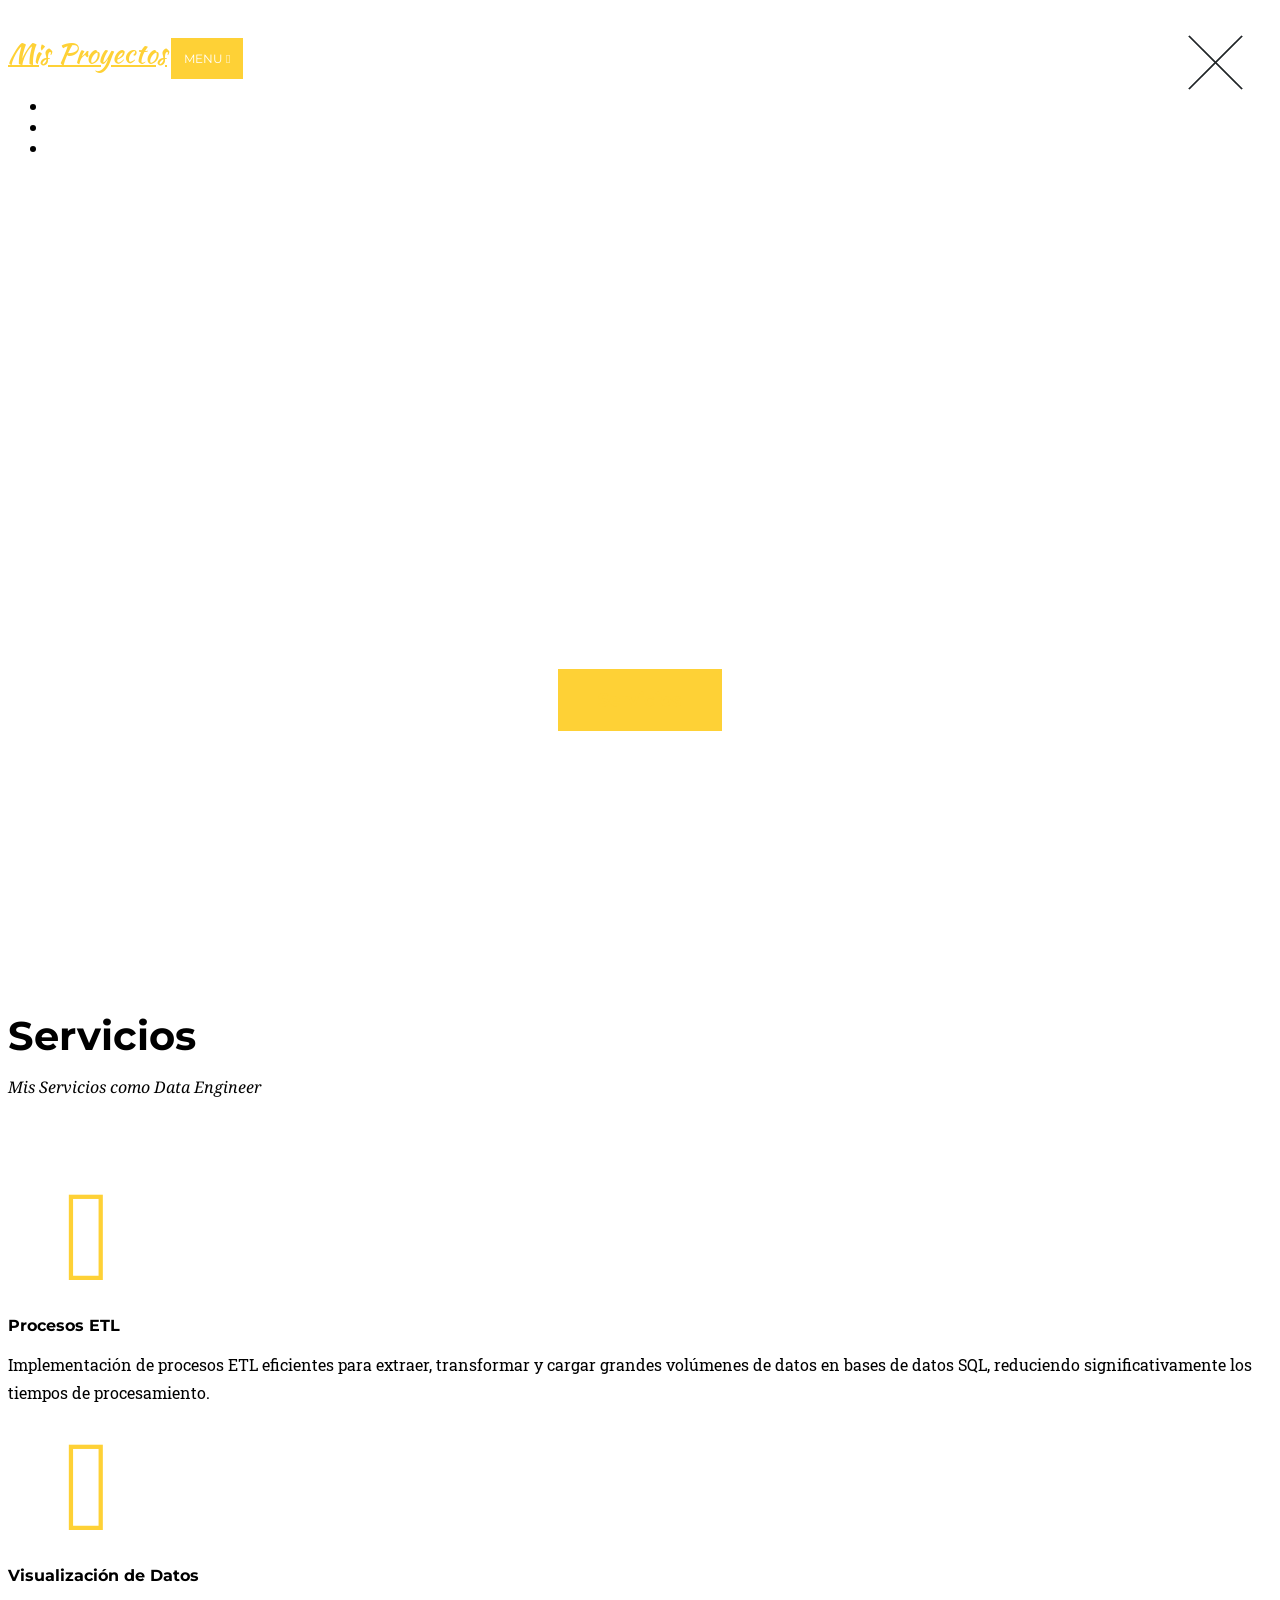
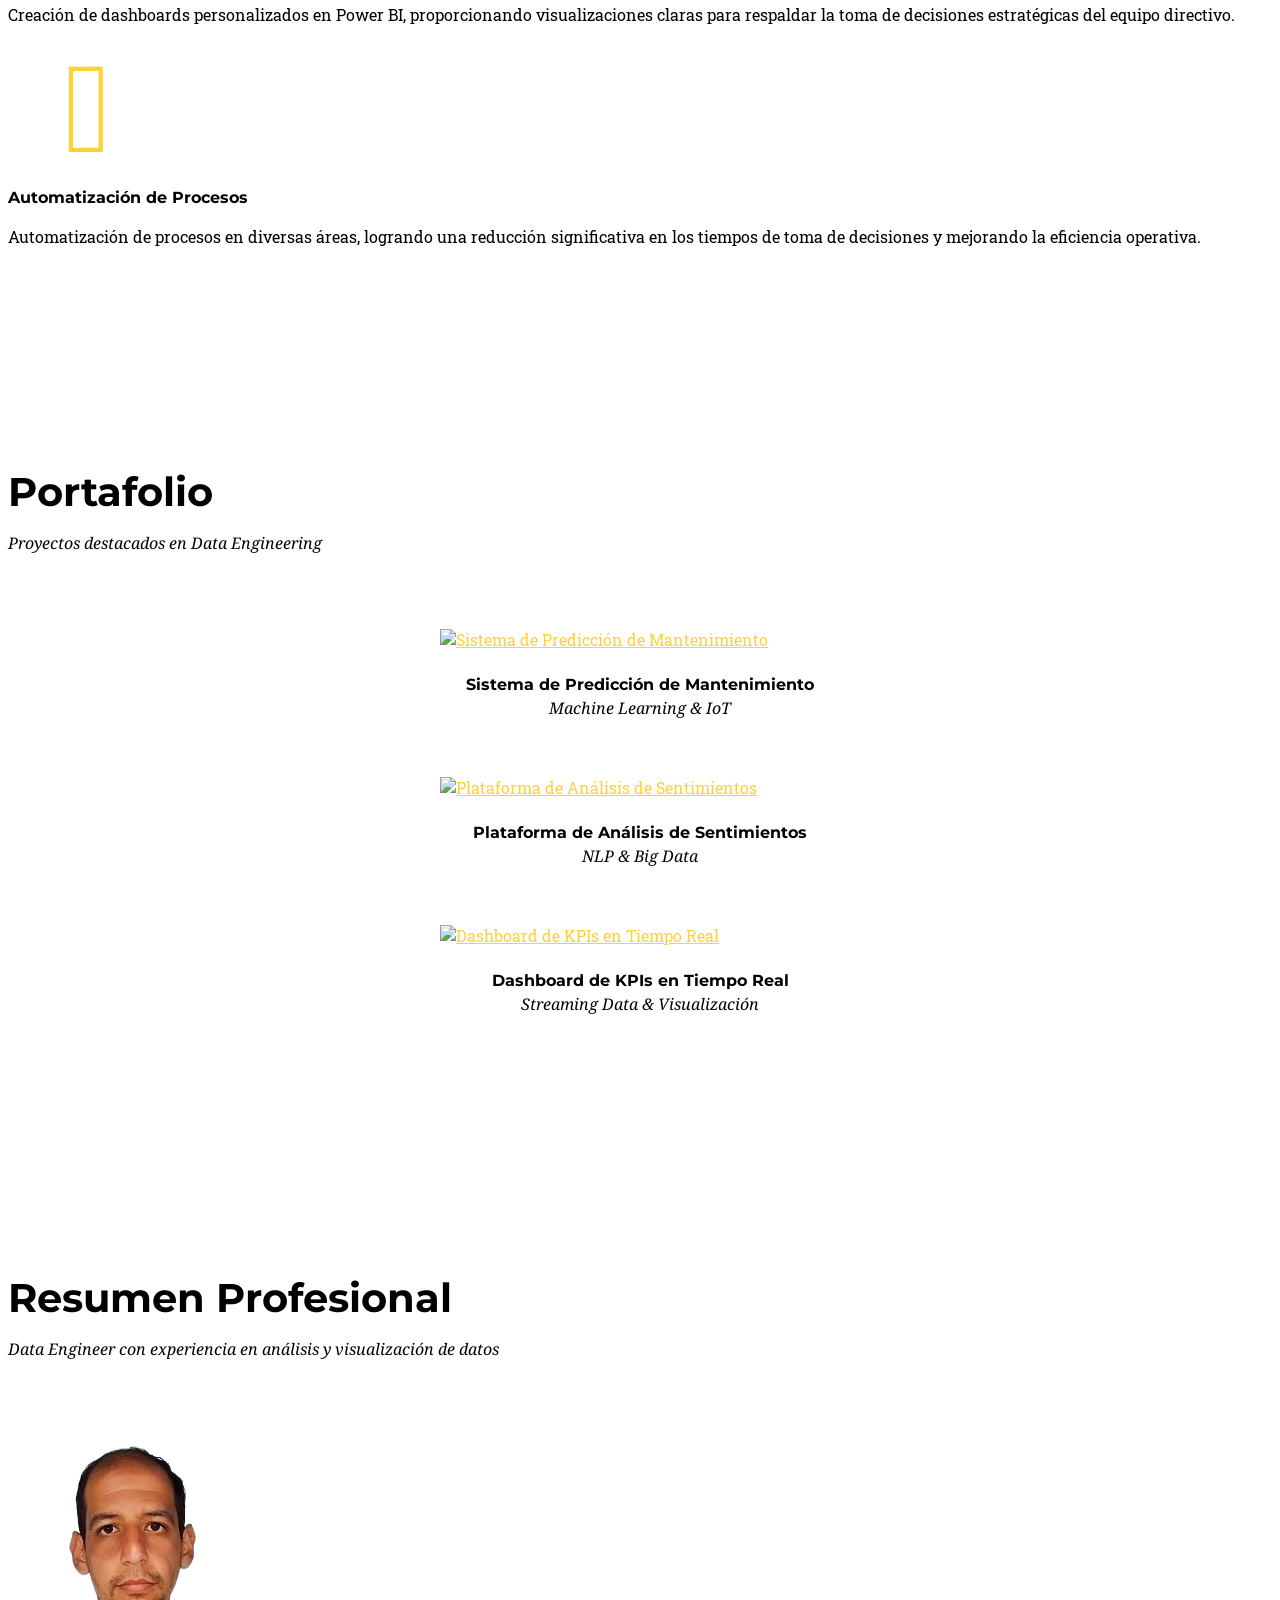
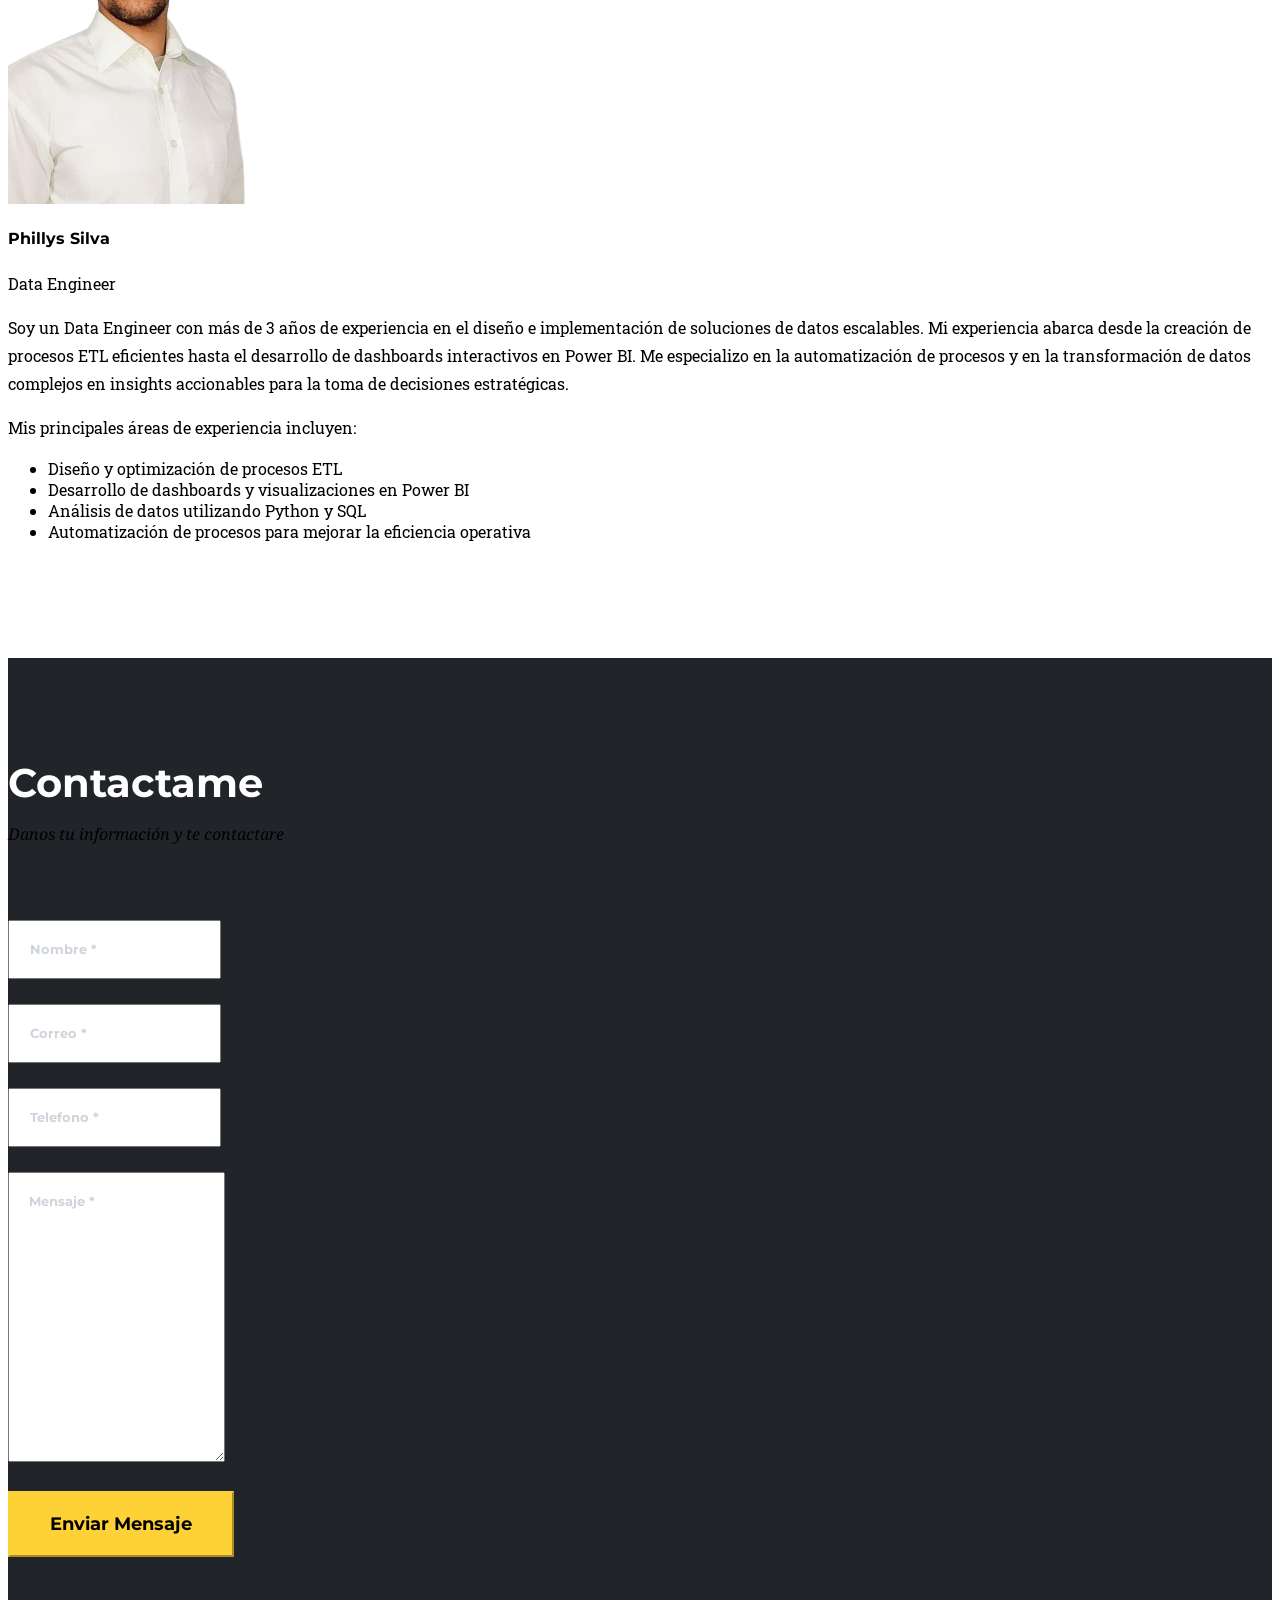
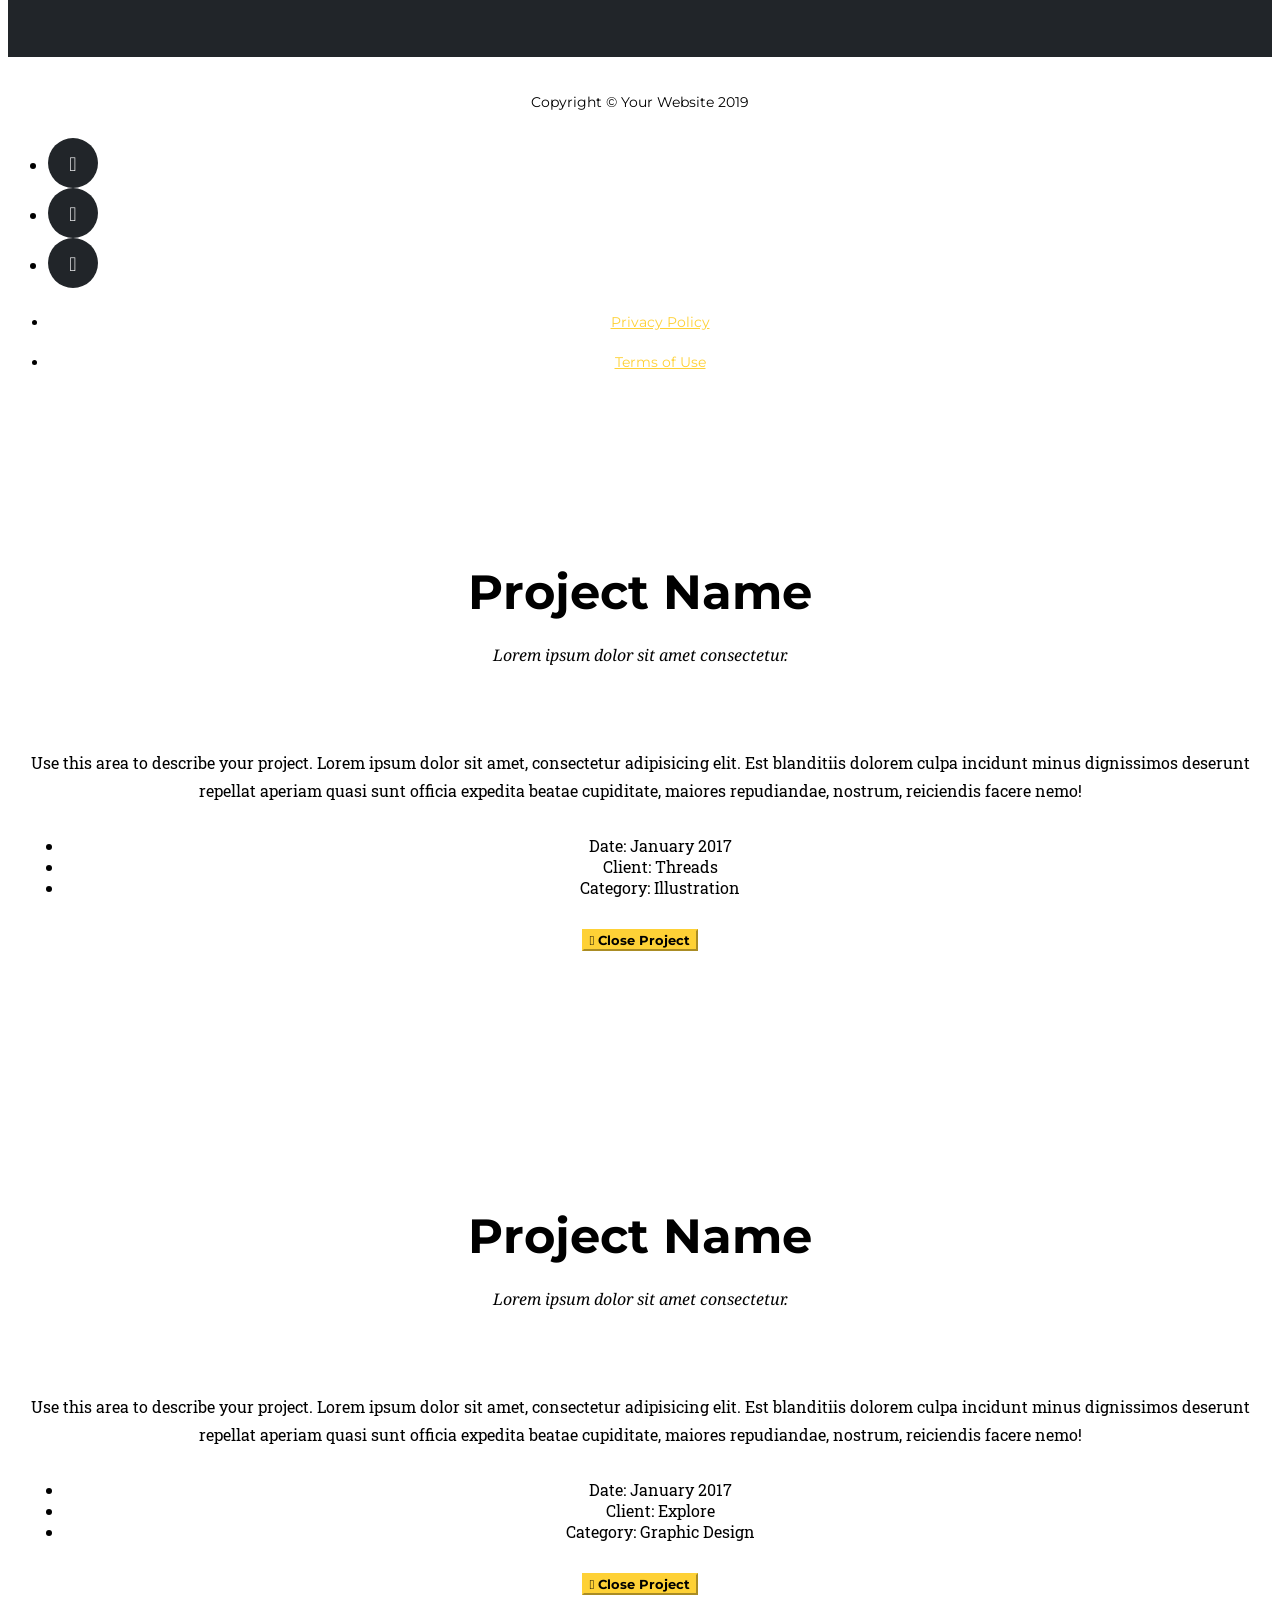
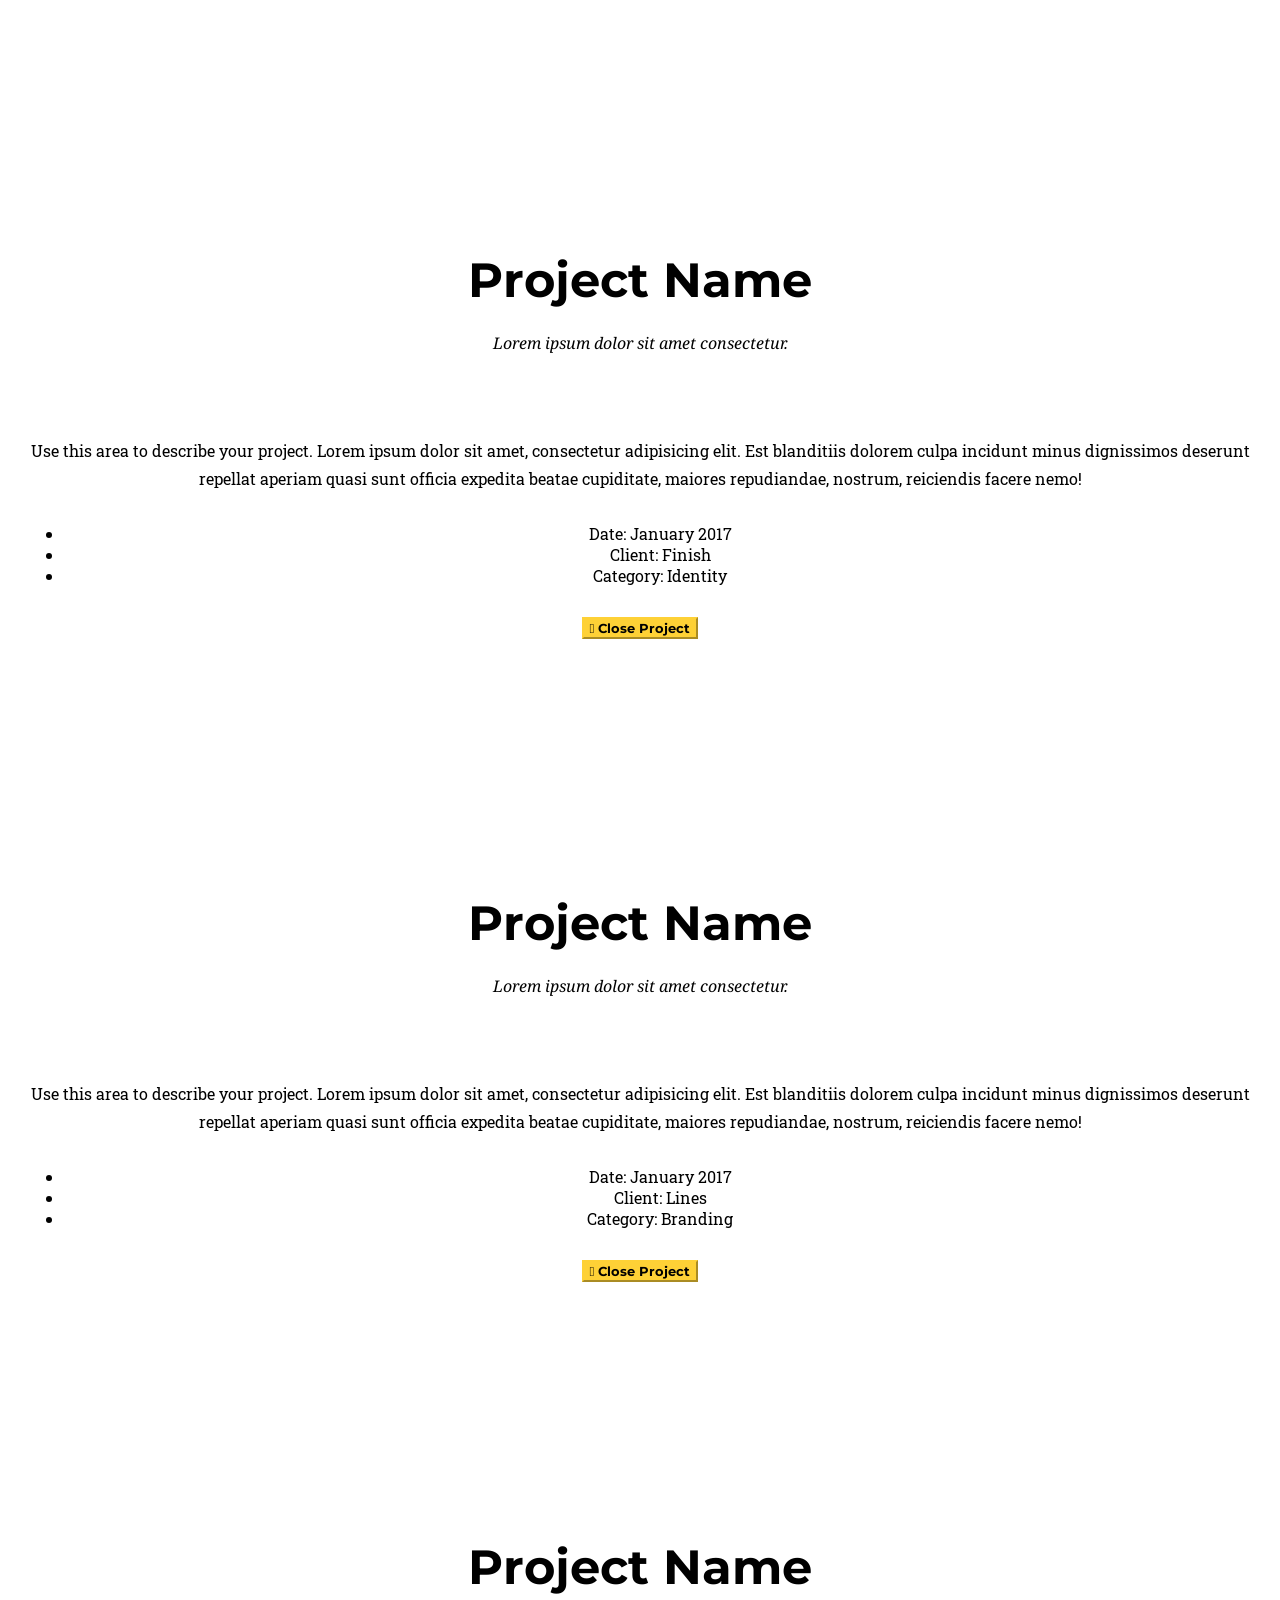
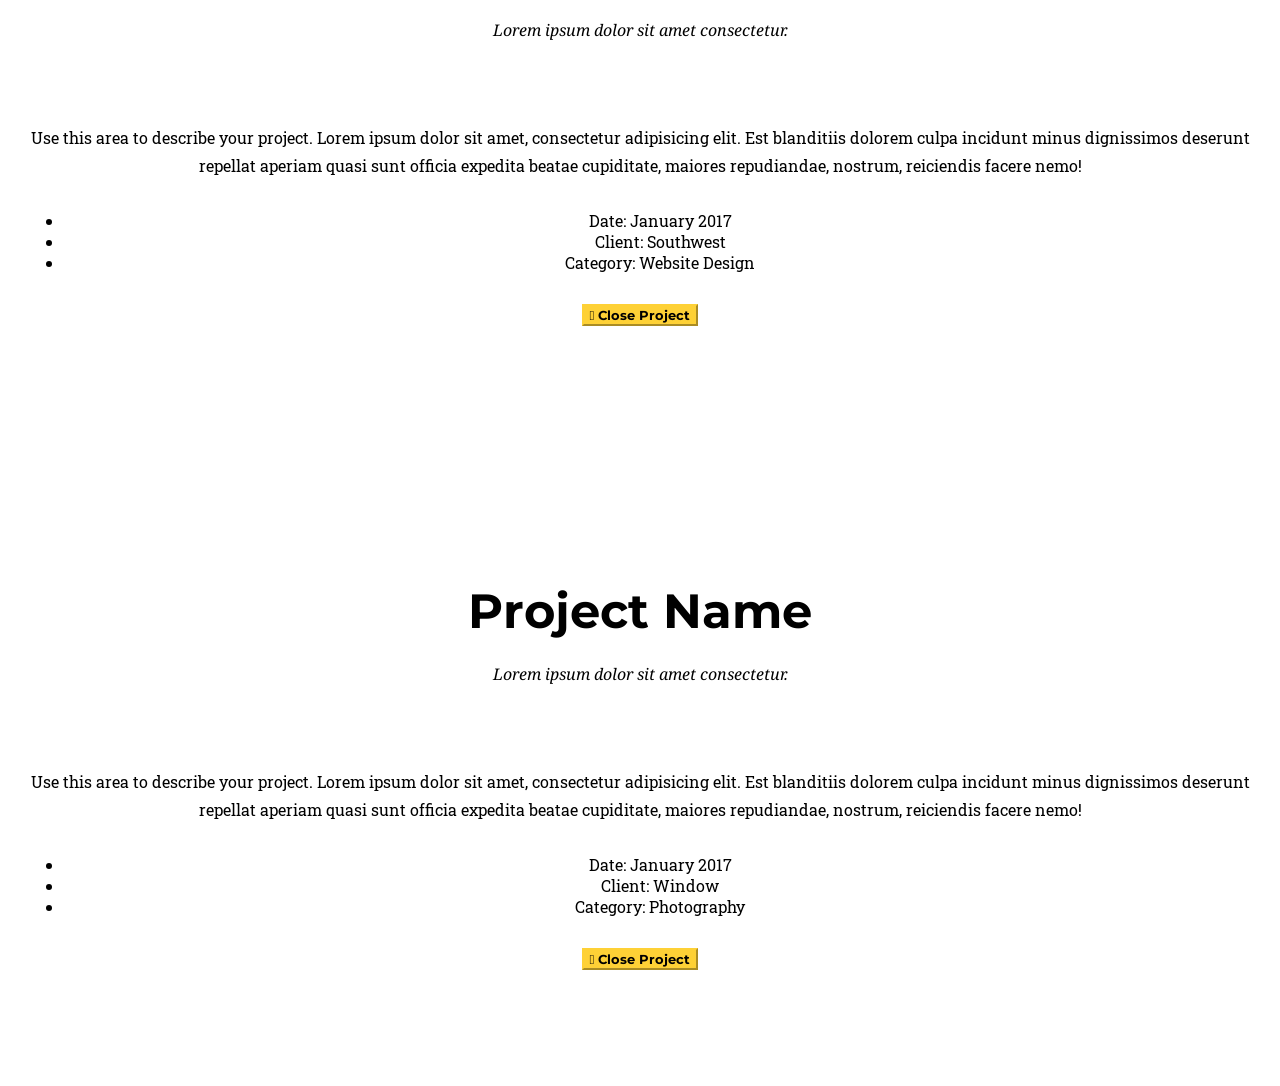
==== index.html @ f6cf3298 "Update index.html" ====
<!DOCTYPE html>
<html lang="es">

<head>

  <meta charset="utf-8">
  <meta name="viewport" content="width=device-width, initial-scale=1, shrink-to-fit=no">
  <meta name="description" content="">
  <meta name="author" content="">

  <title>Proyectos de Phillys Silva</title>

  <!-- Bootstrap core CSS -->
  <link href="vendor/bootstrap/css/bootstrap.min.css" rel="stylesheet">

  <!-- Custom fonts for this template -->
  <link href="vendor/fontawesome-free/css/all.min.css" rel="stylesheet" type="text/css">
  <link href="https://fonts.googleapis.com/css?family=Montserrat:400,700" rel="stylesheet" type="text/css">
  <link href='https://fonts.googleapis.com/css?family=Kaushan+Script' rel='stylesheet' type='text/css'>
  <link href='https://fonts.googleapis.com/css?family=Droid+Serif:400,700,400italic,700italic' rel='stylesheet' type='text/css'>
  <link href='https://fonts.googleapis.com/css?family=Roboto+Slab:400,100,300,700' rel='stylesheet' type='text/css'>

  <!-- Custom styles for this template -->
  <link href="css/agency.min.css" rel="stylesheet">

</head>

<body id="page-top">

  <!-- Navigation -->
  <nav class="navbar navbar-expand-lg navbar-dark fixed-top" id="mainNav">
    <div class="container">
      <a class="navbar-brand js-scroll-trigger" href="#page-top">Mis Proyectos</a>
      <button class="navbar-toggler navbar-toggler-right" type="button" data-toggle="collapse" data-target="#navbarResponsive" aria-controls="navbarResponsive" aria-expanded="false" aria-label="Toggle navigation">
        Menu
        <i class="fas fa-bars"></i>
      </button>
      <div class="collapse navbar-collapse" id="navbarResponsive">
        <ul class="navbar-nav text-uppercase ml-auto">
          <li class="nav-item">
            <a class="nav-link js-scroll-trigger" href="#portfolio">Portafolio</a>
          </li>
          <li class="nav-item">
            <a class="nav-link js-scroll-trigger" href="#cv">CV</a>
          </li>
          <li class="nav-item">
            <a class="nav-link js-scroll-trigger" href="#contact">Contacto</a>
          </li>
        </ul>
      </div>
    </div>
  </nav>

  <!-- Header -->
  <header class="masthead">
    <div class="container">
      <div class="intro-text">
        <div class="intro-lead-in">Bienvenido a mi Portafolio</div>
        <div class="intro-heading text-uppercase">Mis proyectos</div>
        <a class="btn btn-primary btn-xl text-uppercase js-scroll-trigger" href="#services">Servicios</a>
      </div>
    </div>
  </header>

  <!-- Services -->
<section class="page-section" id="services">
  <div class="container">
    <div class="row">
      <div class="col-lg-12 text-center">
        <h2 class="section-heading text-uppercase">Servicios</h2>
        <h3 class="section-subheading text-muted">Mis Servicios como Data Engineer</h3>
      </div>
    </div>
    <div class="row text-center">
      <div class="col-md-4">
        <span class="fa-stack fa-4x">
          <i class="fas fa-circle fa-stack-2x text-primary"></i>
          <i class="fas fa-database fa-stack-1x fa-inverse"></i>
        </span>
        <h4 class="service-heading">Procesos ETL</h4>
        <p class="text-muted">Implementación de procesos ETL eficientes para extraer, transformar y cargar grandes volúmenes de datos en bases de datos SQL, reduciendo significativamente los tiempos de procesamiento.</p>
      </div>
      <div class="col-md-4">
        <span class="fa-stack fa-4x">
          <i class="fas fa-circle fa-stack-2x text-primary"></i>
          <i class="fas fa-chart-bar fa-stack-1x fa-inverse"></i>
        </span>
        <h4 class="service-heading">Visualización de Datos</h4>
        <p class="text-muted">Creación de dashboards personalizados en Power BI, proporcionando visualizaciones claras para respaldar la toma de decisiones estratégicas del equipo directivo.</p>
      </div>
      <div class="col-md-4">
        <span class="fa-stack fa-4x">
          <i class="fas fa-circle fa-stack-2x text-primary"></i>
          <i class="fas fa-cogs fa-stack-1x fa-inverse"></i>
        </span>
        <h4 class="service-heading">Automatización de Procesos</h4>
        <p class="text-muted">Automatización de procesos en diversas áreas, logrando una reducción significativa en los tiempos de toma de decisiones y mejorando la eficiencia operativa.</p>
      </div>
    </div>
  </div>
</section>
<!-- Portfolio Grid -->
  <section class="page-section bg-light" id="portfolio">
  <div class="container">
    <div class="row">
      <div class="col-lg-12 text-center">
        <h2 class="section-heading text-uppercase">Portafolio</h2>
        <h3 class="section-subheading text-muted">Proyectos destacados en Data Engineering</h3>
      </div>
    </div>
    <div class="row">
      <div class="col-md-4 col-sm-6 portfolio-item">
        <a class="portfolio-link" data-toggle="modal" href="#portfolioModal1">
          <div class="portfolio-hover">
            <div class="portfolio-hover-content">
              <i class="fas fa-plus fa-3x"></i>
            </div>
          </div>
          <img class="img-fluid" src="img/portfolio/01-thumbnail.jpg" alt="Sistema de Predicción de Mantenimiento">
        </a>
        <div class="portfolio-caption">
          <h4>Sistema de Predicción de Mantenimiento</h4>
          <p class="text-muted">Machine Learning & IoT</p>
        </div>
      </div>
      <div class="col-md-4 col-sm-6 portfolio-item">
        <a class="portfolio-link" data-toggle="modal" href="#portfolioModal2">
          <div class="portfolio-hover">
            <div class="portfolio-hover-content">
              <i class="fas fa-plus fa-3x"></i>
            </div>
          </div>
          <img class="img-fluid" src="img/portfolio/02-thumbnail.jpg" alt="Plataforma de Análisis de Sentimientos">
        </a>
        <div class="portfolio-caption">
          <h4>Plataforma de Análisis de Sentimientos</h4>
          <p class="text-muted">NLP & Big Data</p>
        </div>
      </div>
      <div class="col-md-4 col-sm-6 portfolio-item">
        <a class="portfolio-link" data-toggle="modal" href="#portfolioModal3">
          <div class="portfolio-hover">
            <div class="portfolio-hover-content">
              <i class="fas fa-plus fa-3x"></i>
            </div>
          </div>
          <img class="img-fluid" src="img/portfolio/03-thumbnail.jpg" alt="Dashboard de KPIs en Tiempo Real">
        </a>
        <div class="portfolio-caption">
          <h4>Dashboard de KPIs en Tiempo Real</h4>
          <p class="text-muted">Streaming Data & Visualización</p>
        </div>
      </div>
    </div>
  </div>
</section>
  
  <!-- Team -->
  <section class="page-section" id="professional-summary">
  <div class="container">
    <div class="row">
      <div class="col-lg-12 text-center">
        <h2 class="section-heading text-uppercase">Resumen Profesional</h2>
        <h3 class="section-subheading text-muted">Data Engineer con experiencia en análisis y visualización de datos</h3>
      </div>
    </div>
    <div class="row">
      <div class="col-md-4 text-center mb-4">
        <img src="img/profile-photo.jpg" alt="Phillys Silva" class="img-fluid rounded-circle mb-3" style="max-width: 250px;">
        <h4>Phillys Silva</h4>
        <p class="text-muted">Data Engineer</p>
      </div>
      <div class="col-md-8">
        <p>Soy un Data Engineer con más de 3 años de experiencia en el diseño e implementación de soluciones de datos escalables. Mi experiencia abarca desde la creación de procesos ETL eficientes hasta el desarrollo de dashboards interactivos en Power BI. Me especializo en la automatización de procesos y en la transformación de datos complejos en insights accionables para la toma de decisiones estratégicas.</p>
        <p>Mis principales áreas de experiencia incluyen:</p>
        <ul>
          <li>Diseño y optimización de procesos ETL</li>
          <li>Desarrollo de dashboards y visualizaciones en Power BI</li>
          <li>Análisis de datos utilizando Python y SQL</li>
          <li>Automatización de procesos para mejorar la eficiencia operativa</li>
        </ul>
      </div>
    </div>
  </div>
</section>

  <!-- Contact -->
  <section class="page-section" id="contact">
    <div class="container">
      <div class="row">
        <div class="col-lg-12 text-center">
          <h2 class="section-heading text-uppercase">Contactame</h2>
          <h3 class="section-subheading text-muted">Danos tu información y te contactare</h3>
        </div>
      </div>
      <div class="row">
        <div class="col-lg-12">
          <form id="contactForm" name="sentMessage" novalidate="novalidate">
            <div class="row">
              <div class="col-md-6">
                <div class="form-group">
                  <input class="form-control" id="name" type="text" placeholder="Nombre *" required="required" data-validation-required-message="Please enter your name.">
                  <p class="help-block text-danger"></p>
                </div>
                <div class="form-group">
                  <input class="form-control" id="email" type="email" placeholder="Correo *" required="required" data-validation-required-message="Please enter your email address.">
                  <p class="help-block text-danger"></p>
                </div>
                <div class="form-group">
                  <input class="form-control" id="phone" type="tel" placeholder="Telefono *" required="required" data-validation-required-message="Please enter your phone number.">
                  <p class="help-block text-danger"></p>
                </div>
              </div>
              <div class="col-md-6">
                <div class="form-group">
                  <textarea class="form-control" id="message" placeholder="Mensaje *" required="required" data-validation-required-message="Please enter a message."></textarea>
                  <p class="help-block text-danger"></p>
                </div>
              </div>
              <div class="clearfix"></div>
              <div class="col-lg-12 text-center">
                <div id="success"></div>
                <button id="sendMessageButton" class="btn btn-primary btn-xl text-uppercase" type="submit">Enviar Mensaje</button>
              </div>
            </div>
          </form>
        </div>
      </div>
    </div>
  </section>

  <!-- Footer -->
  <footer class="footer">
    <div class="container">
      <div class="row align-items-center">
        <div class="col-md-4">
          <span class="copyright">Copyright &copy; Your Website 2019</span>
        </div>
        <div class="col-md-4">
          <ul class="list-inline social-buttons">
            <li class="list-inline-item">
              <a href="#">
                <i class="fab fa-twitter"></i>
              </a>
            </li>
            <li class="list-inline-item">
              <a href="#">
                <i class="fab fa-facebook-f"></i>
              </a>
            </li>
            <li class="list-inline-item">
              <a href="#">
                <i class="fab fa-linkedin-in"></i>
              </a>
            </li>
          </ul>
        </div>
        <div class="col-md-4">
          <ul class="list-inline quicklinks">
            <li class="list-inline-item">
              <a href="#">Privacy Policy</a>
            </li>
            <li class="list-inline-item">
              <a href="#">Terms of Use</a>
            </li>
          </ul>
        </div>
      </div>
    </div>
  </footer>

  <!-- Portfolio Modals -->

  <!-- Modal 1 -->
  <div class="portfolio-modal modal fade" id="portfolioModal1" tabindex="-1" role="dialog" aria-hidden="true">
    <div class="modal-dialog">
      <div class="modal-content">
        <div class="close-modal" data-dismiss="modal">
          <div class="lr">
            <div class="rl"></div>
          </div>
        </div>
        <div class="container">
          <div class="row">
            <div class="col-lg-8 mx-auto">
              <div class="modal-body">
                <!-- Project Details Go Here -->
                <h2 class="text-uppercase">Project Name</h2>
                <p class="item-intro text-muted">Lorem ipsum dolor sit amet consectetur.</p>
                <img class="img-fluid d-block mx-auto" src="img/portfolio/01-full.jpg" alt="">
                <p>Use this area to describe your project. Lorem ipsum dolor sit amet, consectetur adipisicing elit. Est blanditiis dolorem culpa incidunt minus dignissimos deserunt repellat aperiam quasi sunt officia expedita beatae cupiditate, maiores repudiandae, nostrum, reiciendis facere nemo!</p>
                <ul class="list-inline">
                  <li>Date: January 2017</li>
                  <li>Client: Threads</li>
                  <li>Category: Illustration</li>
                </ul>
                <button class="btn btn-primary" data-dismiss="modal" type="button">
                  <i class="fas fa-times"></i>
                  Close Project</button>
              </div>
            </div>
          </div>
        </div>
      </div>
    </div>
  </div>

  <!-- Modal 2 -->
  <div class="portfolio-modal modal fade" id="portfolioModal2" tabindex="-1" role="dialog" aria-hidden="true">
    <div class="modal-dialog">
      <div class="modal-content">
        <div class="close-modal" data-dismiss="modal">
          <div class="lr">
            <div class="rl"></div>
          </div>
        </div>
        <div class="container">
          <div class="row">
            <div class="col-lg-8 mx-auto">
              <div class="modal-body">
                <!-- Project Details Go Here -->
                <h2 class="text-uppercase">Project Name</h2>
                <p class="item-intro text-muted">Lorem ipsum dolor sit amet consectetur.</p>
                <img class="img-fluid d-block mx-auto" src="img/portfolio/02-full.jpg" alt="">
                <p>Use this area to describe your project. Lorem ipsum dolor sit amet, consectetur adipisicing elit. Est blanditiis dolorem culpa incidunt minus dignissimos deserunt repellat aperiam quasi sunt officia expedita beatae cupiditate, maiores repudiandae, nostrum, reiciendis facere nemo!</p>
                <ul class="list-inline">
                  <li>Date: January 2017</li>
                  <li>Client: Explore</li>
                  <li>Category: Graphic Design</li>
                </ul>
                <button class="btn btn-primary" data-dismiss="modal" type="button">
                  <i class="fas fa-times"></i>
                  Close Project</button>
              </div>
            </div>
          </div>
        </div>
      </div>
    </div>
  </div>

  <!-- Modal 3 -->
  <div class="portfolio-modal modal fade" id="portfolioModal3" tabindex="-1" role="dialog" aria-hidden="true">
    <div class="modal-dialog">
      <div class="modal-content">
        <div class="close-modal" data-dismiss="modal">
          <div class="lr">
            <div class="rl"></div>
          </div>
        </div>
        <div class="container">
          <div class="row">
            <div class="col-lg-8 mx-auto">
              <div class="modal-body">
                <!-- Project Details Go Here -->
                <h2 class="text-uppercase">Project Name</h2>
                <p class="item-intro text-muted">Lorem ipsum dolor sit amet consectetur.</p>
                <img class="img-fluid d-block mx-auto" src="img/portfolio/03-full.jpg" alt="">
                <p>Use this area to describe your project. Lorem ipsum dolor sit amet, consectetur adipisicing elit. Est blanditiis dolorem culpa incidunt minus dignissimos deserunt repellat aperiam quasi sunt officia expedita beatae cupiditate, maiores repudiandae, nostrum, reiciendis facere nemo!</p>
                <ul class="list-inline">
                  <li>Date: January 2017</li>
                  <li>Client: Finish</li>
                  <li>Category: Identity</li>
                </ul>
                <button class="btn btn-primary" data-dismiss="modal" type="button">
                  <i class="fas fa-times"></i>
                  Close Project</button>
              </div>
            </div>
          </div>
        </div>
      </div>
    </div>
  </div>

  <!-- Modal 4 -->
  <div class="portfolio-modal modal fade" id="portfolioModal4" tabindex="-1" role="dialog" aria-hidden="true">
    <div class="modal-dialog">
      <div class="modal-content">
        <div class="close-modal" data-dismiss="modal">
          <div class="lr">
            <div class="rl"></div>
          </div>
        </div>
        <div class="container">
          <div class="row">
            <div class="col-lg-8 mx-auto">
              <div class="modal-body">
                <!-- Project Details Go Here -->
                <h2 class="text-uppercase">Project Name</h2>
                <p class="item-intro text-muted">Lorem ipsum dolor sit amet consectetur.</p>
                <img class="img-fluid d-block mx-auto" src="img/portfolio/04-full.jpg" alt="">
                <p>Use this area to describe your project. Lorem ipsum dolor sit amet, consectetur adipisicing elit. Est blanditiis dolorem culpa incidunt minus dignissimos deserunt repellat aperiam quasi sunt officia expedita beatae cupiditate, maiores repudiandae, nostrum, reiciendis facere nemo!</p>
                <ul class="list-inline">
                  <li>Date: January 2017</li>
                  <li>Client: Lines</li>
                  <li>Category: Branding</li>
                </ul>
                <button class="btn btn-primary" data-dismiss="modal" type="button">
                  <i class="fas fa-times"></i>
                  Close Project</button>
              </div>
            </div>
          </div>
        </div>
      </div>
    </div>
  </div>

  <!-- Modal 5 -->
  <div class="portfolio-modal modal fade" id="portfolioModal5" tabindex="-1" role="dialog" aria-hidden="true">
    <div class="modal-dialog">
      <div class="modal-content">
        <div class="close-modal" data-dismiss="modal">
          <div class="lr">
            <div class="rl"></div>
          </div>
        </div>
        <div class="container">
          <div class="row">
            <div class="col-lg-8 mx-auto">
              <div class="modal-body">
                <!-- Project Details Go Here -->
                <h2 class="text-uppercase">Project Name</h2>
                <p class="item-intro text-muted">Lorem ipsum dolor sit amet consectetur.</p>
                <img class="img-fluid d-block mx-auto" src="img/portfolio/05-full.jpg" alt="">
                <p>Use this area to describe your project. Lorem ipsum dolor sit amet, consectetur adipisicing elit. Est blanditiis dolorem culpa incidunt minus dignissimos deserunt repellat aperiam quasi sunt officia expedita beatae cupiditate, maiores repudiandae, nostrum, reiciendis facere nemo!</p>
                <ul class="list-inline">
                  <li>Date: January 2017</li>
                  <li>Client: Southwest</li>
                  <li>Category: Website Design</li>
                </ul>
                <button class="btn btn-primary" data-dismiss="modal" type="button">
                  <i class="fas fa-times"></i>
                  Close Project</button>
              </div>
            </div>
          </div>
        </div>
      </div>
    </div>
  </div>

  <!-- Modal 6 -->
  <div class="portfolio-modal modal fade" id="portfolioModal6" tabindex="-1" role="dialog" aria-hidden="true">
    <div class="modal-dialog">
      <div class="modal-content">
        <div class="close-modal" data-dismiss="modal">
          <div class="lr">
            <div class="rl"></div>
          </div>
        </div>
        <div class="container">
          <div class="row">
            <div class="col-lg-8 mx-auto">
              <div class="modal-body">
                <!-- Project Details Go Here -->
                <h2 class="text-uppercase">Project Name</h2>
                <p class="item-intro text-muted">Lorem ipsum dolor sit amet consectetur.</p>
                <img class="img-fluid d-block mx-auto" src="img/portfolio/06-full.jpg" alt="">
                <p>Use this area to describe your project. Lorem ipsum dolor sit amet, consectetur adipisicing elit. Est blanditiis dolorem culpa incidunt minus dignissimos deserunt repellat aperiam quasi sunt officia expedita beatae cupiditate, maiores repudiandae, nostrum, reiciendis facere nemo!</p>
                <ul class="list-inline">
                  <li>Date: January 2017</li>
                  <li>Client: Window</li>
                  <li>Category: Photography</li>
                </ul>
                <button class="btn btn-primary" data-dismiss="modal" type="button">
                  <i class="fas fa-times"></i>
                  Close Project</button>
              </div>
            </div>
          </div>
        </div>
      </div>
    </div>
  </div>

  <!-- Bootstrap core JavaScript -->
  <script src="vendor/jquery/jquery.min.js"></script>
  <script src="vendor/bootstrap/js/bootstrap.bundle.min.js"></script>

  <!-- Plugin JavaScript -->
  <script src="vendor/jquery-easing/jquery.easing.min.js"></script>

  <!-- Contact form JavaScript -->
  <script src="js/jqBootstrapValidation.js"></script>
  <script src="js/contact_me.js"></script>

  <!-- Custom scripts for this template -->
  <script src="js/agency.min.js"></script>

</body>

</html>
---- css/agency.min.css ----
/*!
 * Start Bootstrap - Agency v5.2.2 (https://startbootstrap.com/template-overviews/agency)
 * Copyright 2013-2019 Start Bootstrap
 * Licensed under MIT (https://github.com/BlackrockDigital/startbootstrap-agency/blob/master/LICENSE)
 */body{overflow-x:hidden;font-family:'Roboto Slab',-apple-system,BlinkMacSystemFont,'Segoe UI',Roboto,'Helvetica Neue',Arial,sans-serif,'Apple Color Emoji','Segoe UI Emoji','Segoe UI Symbol','Noto Color Emoji'}p{line-height:1.75}a{color:#fed136}a:hover{color:#fec503}.text-primary{color:#fed136!important}h1,h2,h3,h4,h5,h6{font-weight:700;font-family:Montserrat,-apple-system,BlinkMacSystemFont,'Segoe UI',Roboto,'Helvetica Neue',Arial,sans-serif,'Apple Color Emoji','Segoe UI Emoji','Segoe UI Symbol','Noto Color Emoji'}.page-section{padding:100px 0}.page-section h2.section-heading{font-size:40px;margin-top:0;margin-bottom:15px}.page-section h3.section-subheading{font-size:16px;font-weight:400;font-style:italic;margin-bottom:75px;text-transform:none;font-family:'Droid Serif',-apple-system,BlinkMacSystemFont,'Segoe UI',Roboto,'Helvetica Neue',Arial,sans-serif,'Apple Color Emoji','Segoe UI Emoji','Segoe UI Symbol','Noto Color Emoji'}@media (min-width:768px){section{padding:150px 0}}::-moz-selection{background:#fed136;text-shadow:none}::selection{background:#fed136;text-shadow:none}img::-moz-selection{background:0 0}img::selection{background:0 0}img::-moz-selection{background:0 0}.btn{font-family:Montserrat,-apple-system,BlinkMacSystemFont,'Segoe UI',Roboto,'Helvetica Neue',Arial,sans-serif,'Apple Color Emoji','Segoe UI Emoji','Segoe UI Symbol','Noto Color Emoji';font-weight:700}.btn-xl{font-size:18px;padding:20px 40px}.btn-primary{background-color:#fed136;border-color:#fed136}.btn-primary:active,.btn-primary:focus,.btn-primary:hover{background-color:#fec810!important;border-color:#fec810!important;color:#fff}.btn-primary:active,.btn-primary:focus{box-shadow:0 0 0 .2rem rgba(254,209,55,.5)!important}#mainNav{background-color:#212529}#mainNav .navbar-toggler{font-size:12px;right:0;padding:13px;text-transform:uppercase;color:#fff;border:0;background-color:#fed136;font-family:Montserrat,-apple-system,BlinkMacSystemFont,'Segoe UI',Roboto,'Helvetica Neue',Arial,sans-serif,'Apple Color Emoji','Segoe UI Emoji','Segoe UI Symbol','Noto Color Emoji'}#mainNav .navbar-brand{color:#fed136;font-family:'Kaushan Script',-apple-system,BlinkMacSystemFont,'Segoe UI',Roboto,'Helvetica Neue',Arial,sans-serif,'Apple Color Emoji','Segoe UI Emoji','Segoe UI Symbol','Noto Color Emoji'}#mainNav .navbar-brand.active,#mainNav .navbar-brand:active,#mainNav .navbar-brand:focus,#mainNav .navbar-brand:hover{color:#fec503}#mainNav .navbar-nav .nav-item .nav-link{font-size:90%;font-weight:400;padding:.75em 0;letter-spacing:1px;color:#fff;font-family:Montserrat,-apple-system,BlinkMacSystemFont,'Segoe UI',Roboto,'Helvetica Neue',Arial,sans-serif,'Apple Color Emoji','Segoe UI Emoji','Segoe UI Symbol','Noto Color Emoji'}#mainNav .navbar-nav .nav-item .nav-link.active,#mainNav .navbar-nav .nav-item .nav-link:hover{color:#fed136}@media (min-width:992px){#mainNav{padding-top:25px;padding-bottom:25px;transition:padding-top .3s,padding-bottom .3s;border:none;background-color:transparent}#mainNav .navbar-brand{font-size:1.75em;transition:all .3s}#mainNav .navbar-nav .nav-item .nav-link{padding:1.1em 1em!important}#mainNav.navbar-shrink{padding-top:0;padding-bottom:0;background-color:#212529}#mainNav.navbar-shrink .navbar-brand{font-size:1.25em;padding:12px 0}}header.masthead{text-align:center;color:#fff;background-image:url(../img/header-bg.jpg);background-repeat:no-repeat;background-attachment:scroll;background-position:center center;background-size:cover}header.masthead .intro-text{padding-top:150px;padding-bottom:100px}header.masthead .intro-text .intro-lead-in{font-size:22px;font-style:italic;line-height:22px;margin-bottom:25px;font-family:'Droid Serif',-apple-system,BlinkMacSystemFont,'Segoe UI',Roboto,'Helvetica Neue',Arial,sans-serif,'Apple Color Emoji','Segoe UI Emoji','Segoe UI Symbol','Noto Color Emoji'}header.masthead .intro-text .intro-heading{font-size:50px;font-weight:700;line-height:50px;margin-bottom:25px;font-family:Montserrat,-apple-system,BlinkMacSystemFont,'Segoe UI',Roboto,'Helvetica Neue',Arial,sans-serif,'Apple Color Emoji','Segoe UI Emoji','Segoe UI Symbol','Noto Color Emoji'}@media (min-width:768px){header.masthead .intro-text{padding-top:300px;padding-bottom:200px}header.masthead .intro-text .intro-lead-in{font-size:40px;font-style:italic;line-height:40px;margin-bottom:25px;font-family:'Droid Serif',-apple-system,BlinkMacSystemFont,'Segoe UI',Roboto,'Helvetica Neue',Arial,sans-serif,'Apple Color Emoji','Segoe UI Emoji','Segoe UI Symbol','Noto Color Emoji'}header.masthead .intro-text .intro-heading{font-size:75px;font-weight:700;line-height:75px;margin-bottom:50px;font-family:Montserrat,-apple-system,BlinkMacSystemFont,'Segoe UI',Roboto,'Helvetica Neue',Arial,sans-serif,'Apple Color Emoji','Segoe UI Emoji','Segoe UI Symbol','Noto Color Emoji'}}.service-heading{margin:15px 0;text-transform:none}#portfolio .portfolio-item{right:0;margin:0 0 15px}#portfolio .portfolio-item .portfolio-link{position:relative;display:block;max-width:400px;margin:0 auto;cursor:pointer}#portfolio .portfolio-item .portfolio-link .portfolio-hover{position:absolute;width:100%;height:100%;transition:all ease .5s;opacity:0;background:rgba(254,209,54,.9)}#portfolio .portfolio-item .portfolio-link .portfolio-hover:hover{opacity:1}#portfolio .portfolio-item .portfolio-link .portfolio-hover .portfolio-hover-content{font-size:20px;position:absolute;top:50%;width:100%;height:20px;margin-top:-12px;text-align:center;color:#fff}#portfolio .portfolio-item .portfolio-link .portfolio-hover .portfolio-hover-content i{margin-top:-12px}#portfolio .portfolio-item .portfolio-link .portfolio-hover .portfolio-hover-content h3,#portfolio .portfolio-item .portfolio-link .portfolio-hover .portfolio-hover-content h4{margin:0}#portfolio .portfolio-item .portfolio-caption{max-width:400px;margin:0 auto;padding:25px;text-align:center;background-color:#fff}#portfolio .portfolio-item .portfolio-caption h4{margin:0;text-transform:none}#portfolio .portfolio-item .portfolio-caption p{font-size:16px;font-style:italic;margin:0;font-family:'Droid Serif',-apple-system,BlinkMacSystemFont,'Segoe UI',Roboto,'Helvetica Neue',Arial,sans-serif,'Apple Color Emoji','Segoe UI Emoji','Segoe UI Symbol','Noto Color Emoji'}#portfolio *{z-index:2}@media (min-width:767px){#portfolio .portfolio-item{margin:0 0 30px}}.portfolio-modal .modal-dialog{margin:1rem;max-width:100vw}.portfolio-modal .modal-content{padding:100px 0;text-align:center}.portfolio-modal .modal-content h2{font-size:3em;margin-bottom:15px}.portfolio-modal .modal-content p{margin-bottom:30px}.portfolio-modal .modal-content p.item-intro{font-size:16px;font-style:italic;margin:20px 0 30px;font-family:'Droid Serif',-apple-system,BlinkMacSystemFont,'Segoe UI',Roboto,'Helvetica Neue',Arial,sans-serif,'Apple Color Emoji','Segoe UI Emoji','Segoe UI Symbol','Noto Color Emoji'}.portfolio-modal .modal-content ul.list-inline{margin-top:0;margin-bottom:30px}.portfolio-modal .modal-content img{margin-bottom:30px}.portfolio-modal .modal-content button{cursor:pointer}.portfolio-modal .close-modal{position:absolute;top:25px;right:25px;width:75px;height:75px;cursor:pointer;background-color:transparent}.portfolio-modal .close-modal:hover{opacity:.3}.portfolio-modal .close-modal .lr{z-index:1051;width:1px;height:75px;margin-left:35px;transform:rotate(45deg);background-color:#212529}.portfolio-modal .close-modal .lr .rl{z-index:1052;width:1px;height:75px;transform:rotate(90deg);background-color:#212529}.timeline{position:relative;padding:0;list-style:none}.timeline:before{position:absolute;top:0;bottom:0;left:40px;width:2px;margin-left:-1.5px;content:'';background-color:#e9ecef}.timeline>li{position:relative;min-height:50px;margin-bottom:50px}.timeline>li:after,.timeline>li:before{display:table;content:' '}.timeline>li:after{clear:both}.timeline>li .timeline-panel{position:relative;float:right;width:100%;padding:0 20px 0 100px;text-align:left}.timeline>li .timeline-panel:before{right:auto;left:-15px;border-right-width:15px;border-left-width:0}.timeline>li .timeline-panel:after{right:auto;left:-14px;border-right-width:14px;border-left-width:0}.timeline>li .timeline-image{position:absolute;z-index:100;left:0;width:80px;height:80px;margin-left:0;text-align:center;color:#fff;border:7px solid #e9ecef;border-radius:100%;background-color:#fed136}.timeline>li .timeline-image h4{font-size:10px;line-height:14px;margin-top:12px}.timeline>li.timeline-inverted>.timeline-panel{float:right;padding:0 20px 0 100px;text-align:left}.timeline>li.timeline-inverted>.timeline-panel:before{right:auto;left:-15px;border-right-width:15px;border-left-width:0}.timeline>li.timeline-inverted>.timeline-panel:after{right:auto;left:-14px;border-right-width:14px;border-left-width:0}.timeline>li:last-child{margin-bottom:0}.timeline .timeline-heading h4{margin-top:0;color:inherit}.timeline .timeline-heading h4.subheading{text-transform:none}.timeline .timeline-body>p,.timeline .timeline-body>ul{margin-bottom:0}@media (min-width:768px){.timeline:before{left:50%}.timeline>li{min-height:100px;margin-bottom:100px}.timeline>li .timeline-panel{float:left;width:41%;padding:0 20px 20px 30px;text-align:right}.timeline>li .timeline-image{left:50%;width:100px;height:100px;margin-left:-50px}.timeline>li .timeline-image h4{font-size:13px;line-height:18px;margin-top:16px}.timeline>li.timeline-inverted>.timeline-panel{float:right;padding:0 30px 20px 20px;text-align:left}}@media (min-width:992px){.timeline>li{min-height:150px}.timeline>li .timeline-panel{padding:0 20px 20px}.timeline>li .timeline-image{width:150px;height:150px;margin-left:-75px}.timeline>li .timeline-image h4{font-size:18px;line-height:26px;margin-top:30px}.timeline>li.timeline-inverted>.timeline-panel{padding:0 20px 20px}}@media (min-width:1200px){.timeline>li{min-height:170px}.timeline>li .timeline-panel{padding:0 20px 20px 100px}.timeline>li .timeline-image{width:170px;height:170px;margin-left:-85px}.timeline>li .timeline-image h4{margin-top:40px}.timeline>li.timeline-inverted>.timeline-panel{padding:0 100px 20px 20px}}.team-member{margin-bottom:50px;text-align:center}.team-member img{width:225px;height:225px;border:7px solid rgba(0,0,0,.1)}.team-member h4{margin-top:25px;margin-bottom:0;text-transform:none}.team-member p{margin-top:0}section#contact{background-color:#212529;background-image:url(../img/map-image.png);background-repeat:no-repeat;background-position:center}section#contact .section-heading{color:#fff}section#contact .form-group{margin-bottom:25px}section#contact .form-group input,section#contact .form-group textarea{padding:20px}section#contact .form-group input.form-control{height:auto}section#contact .form-group textarea.form-control{height:248px}section#contact .form-control:focus{border-color:#fed136;box-shadow:none}section#contact ::-webkit-input-placeholder{font-weight:700;color:#ced4da;font-family:Montserrat,-apple-system,BlinkMacSystemFont,'Segoe UI',Roboto,'Helvetica Neue',Arial,sans-serif,'Apple Color Emoji','Segoe UI Emoji','Segoe UI Symbol','Noto Color Emoji'}section#contact :-moz-placeholder{font-weight:700;color:#ced4da;font-family:Montserrat,-apple-system,BlinkMacSystemFont,'Segoe UI',Roboto,'Helvetica Neue',Arial,sans-serif,'Apple Color Emoji','Segoe UI Emoji','Segoe UI Symbol','Noto Color Emoji'}section#contact ::-moz-placeholder{font-weight:700;color:#ced4da;font-family:Montserrat,-apple-system,BlinkMacSystemFont,'Segoe UI',Roboto,'Helvetica Neue',Arial,sans-serif,'Apple Color Emoji','Segoe UI Emoji','Segoe UI Symbol','Noto Color Emoji'}section#contact :-ms-input-placeholder{font-weight:700;color:#ced4da;font-family:Montserrat,-apple-system,BlinkMacSystemFont,'Segoe UI',Roboto,'Helvetica Neue',Arial,sans-serif,'Apple Color Emoji','Segoe UI Emoji','Segoe UI Symbol','Noto Color Emoji'}.footer{padding:25px 0;text-align:center}.footer span.copyright{font-size:90%;line-height:40px;text-transform:none;font-family:Montserrat,-apple-system,BlinkMacSystemFont,'Segoe UI',Roboto,'Helvetica Neue',Arial,sans-serif,'Apple Color Emoji','Segoe UI Emoji','Segoe UI Symbol','Noto Color Emoji'}.footer ul.quicklinks{font-size:90%;line-height:40px;margin-bottom:0;text-transform:none;font-family:Montserrat,-apple-system,BlinkMacSystemFont,'Segoe UI',Roboto,'Helvetica Neue',Arial,sans-serif,'Apple Color Emoji','Segoe UI Emoji','Segoe UI Symbol','Noto Color Emoji'}ul.social-buttons{margin-bottom:0}ul.social-buttons li a{font-size:20px;line-height:50px;display:block;width:50px;height:50px;transition:all .3s;color:#fff;border-radius:100%;outline:0;background-color:#212529}ul.social-buttons li a:active,ul.social-buttons li a:focus,ul.social-buttons li a:hover{background-color:#fed136}
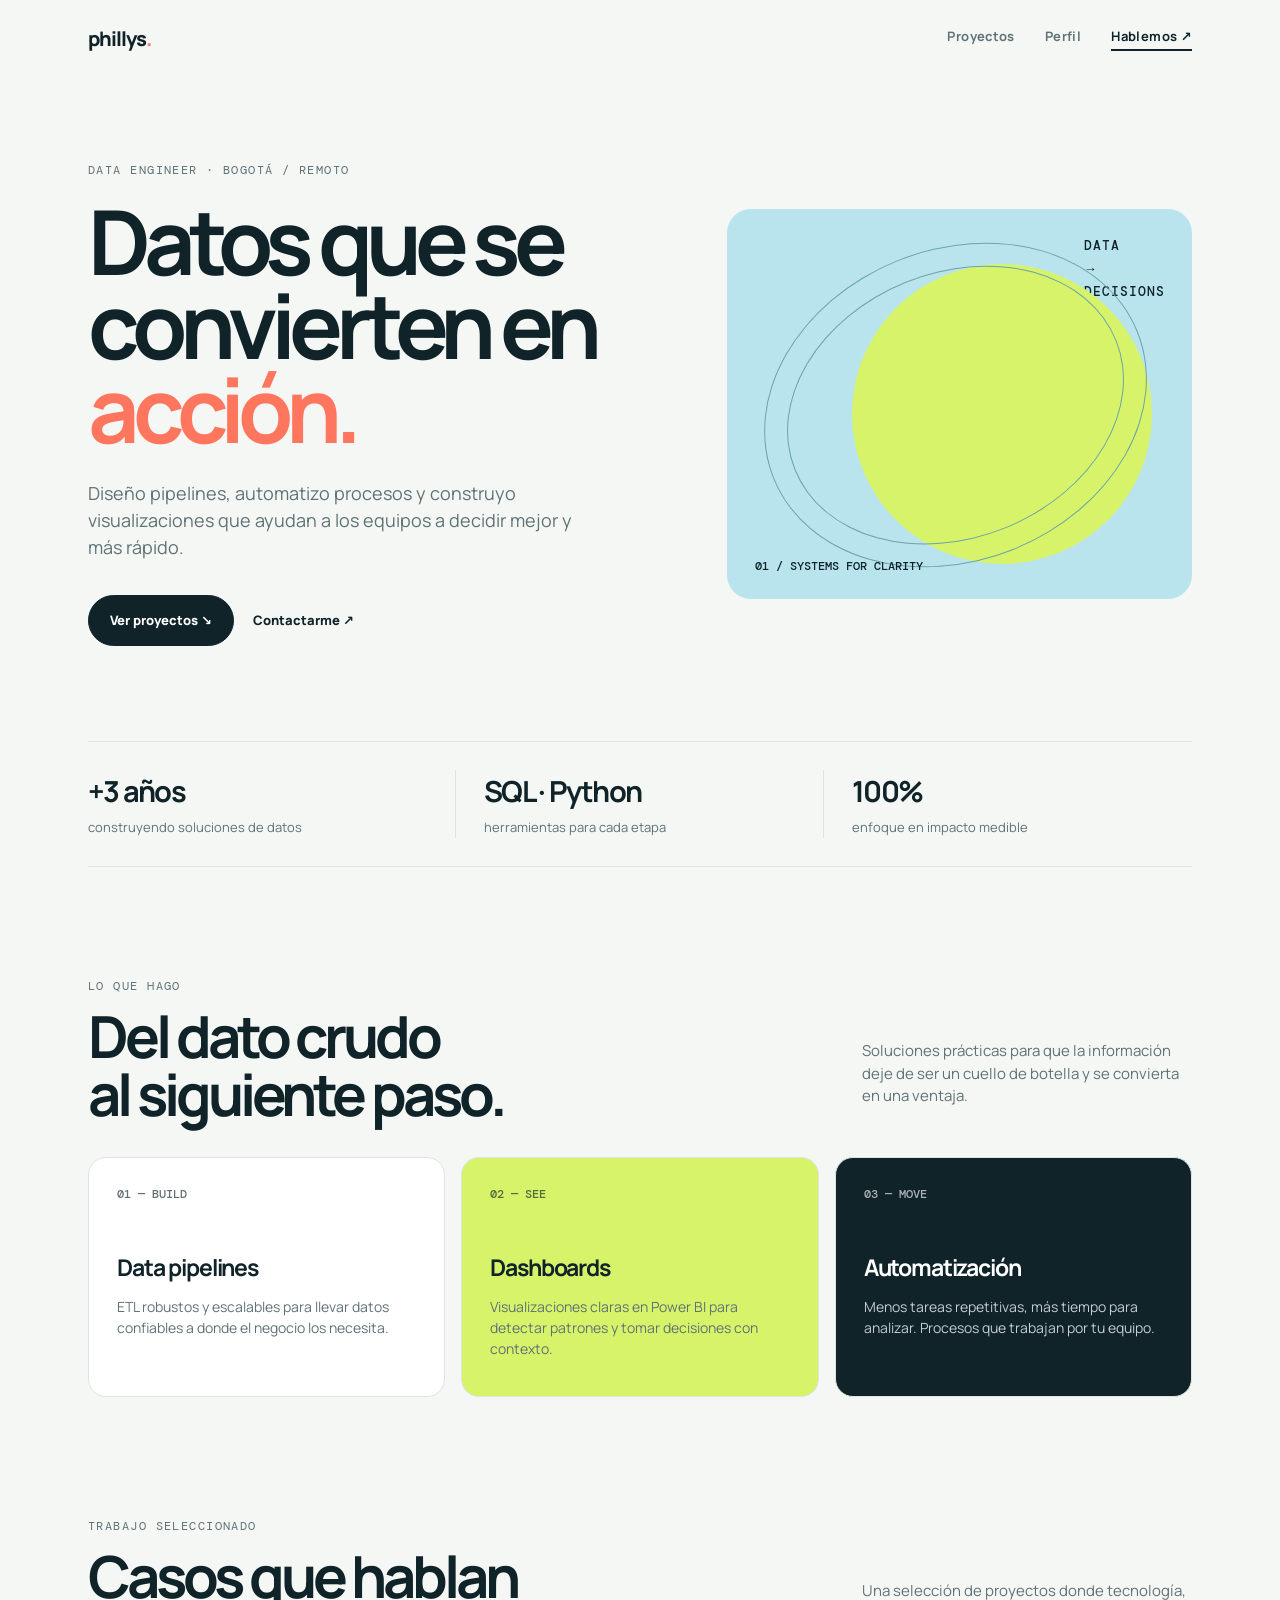
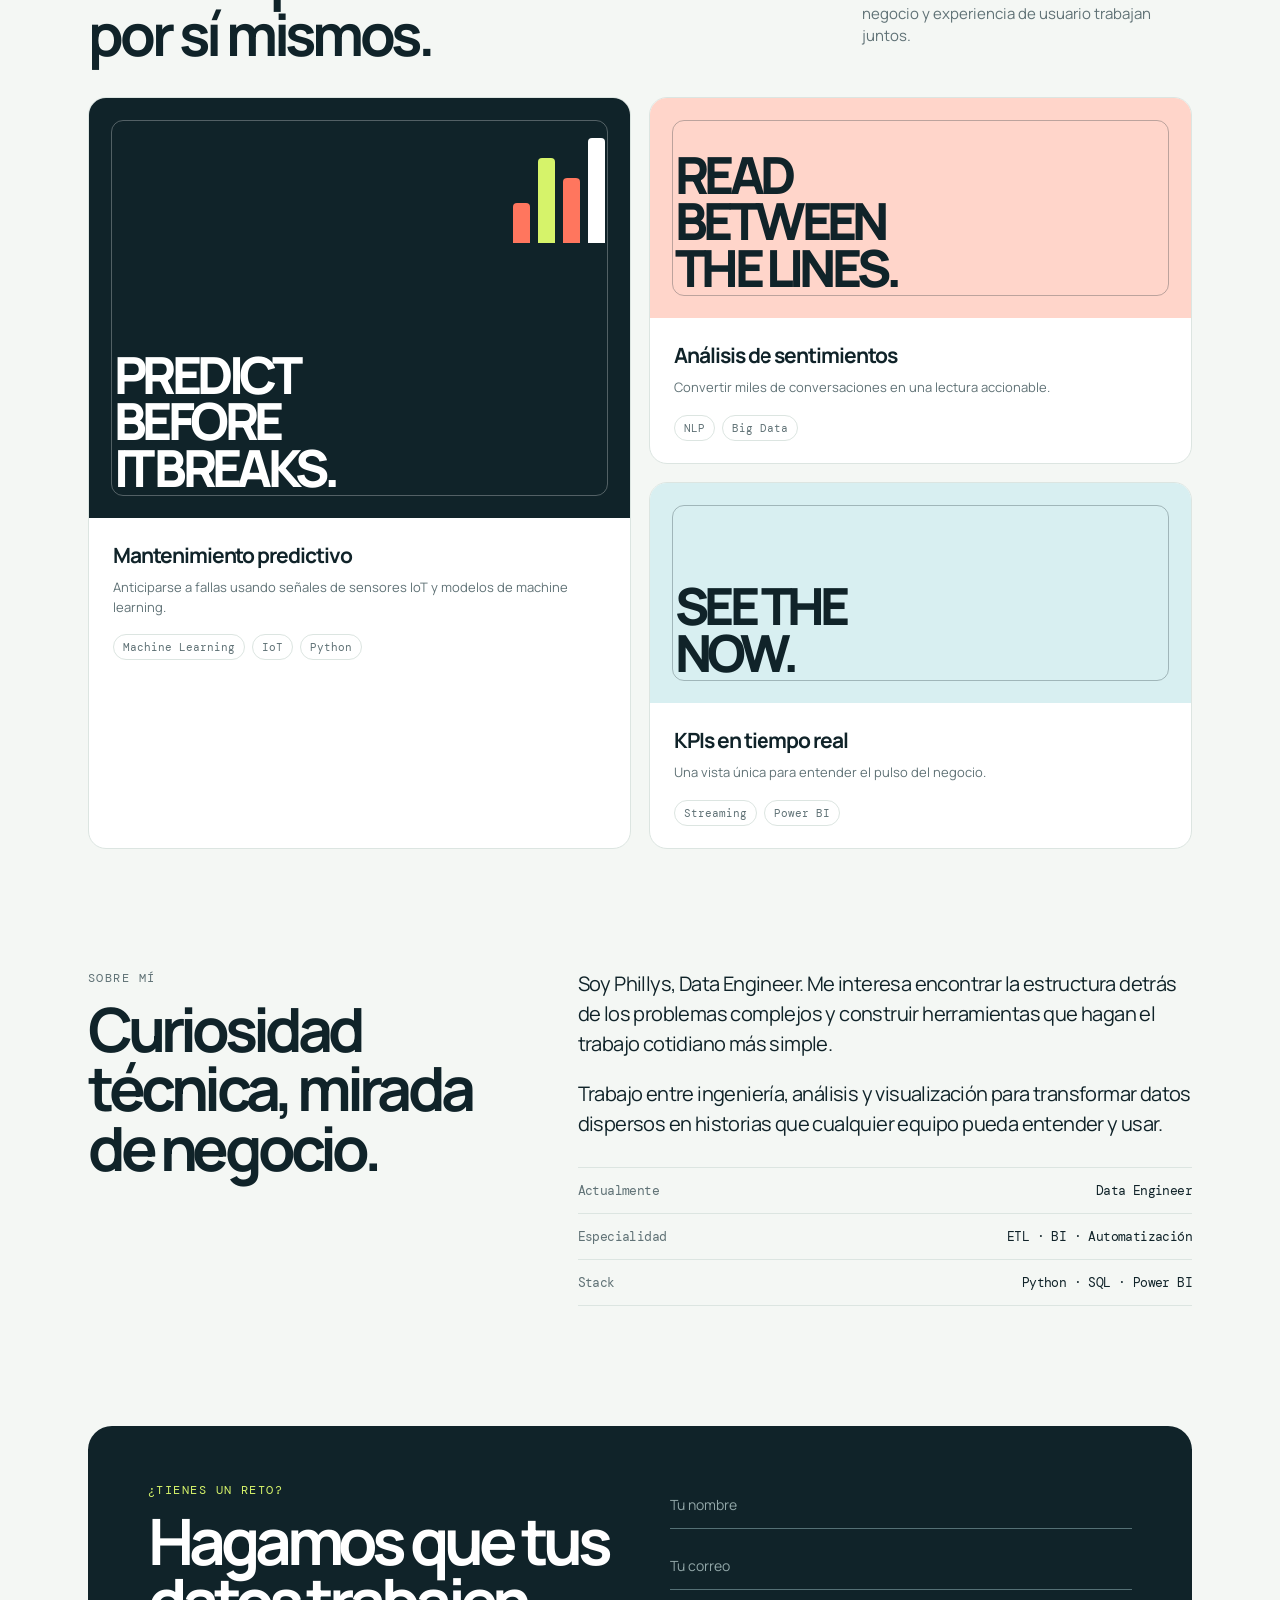
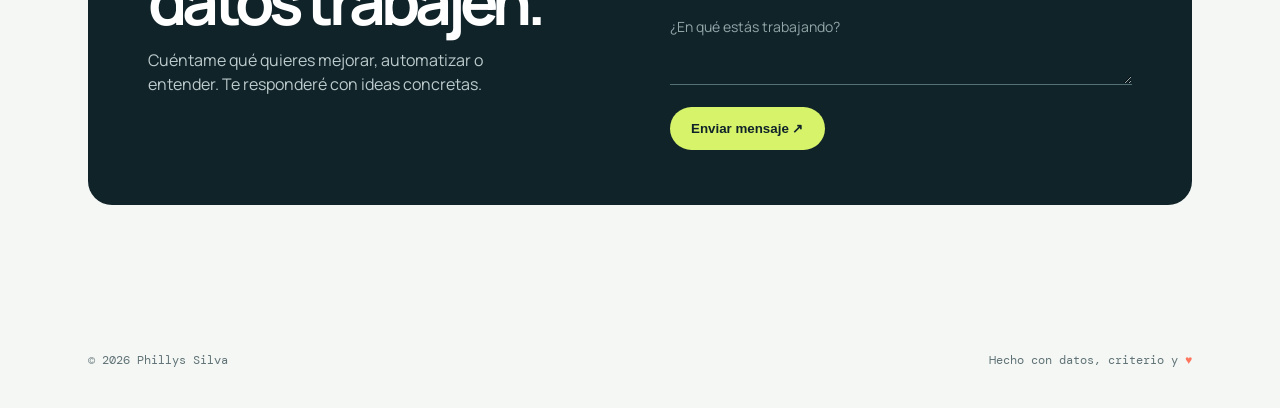
==== commit 80b546f9: "Reemplazar index.html con el rediseño del portafolio" ====
--- a/index.html
+++ b/index.html
@@ -1,494 +1,37 @@
-<!DOCTYPE html>
-<html lang="es">
+<!doctype html>
+<html lang="es">
+<head>
+  <meta charset="utf-8" />
+  <meta name="viewport" content="width=device-width, initial-scale=1" />
+  <meta name="description" content="Portfolio de Phillys Silva, Data Engineer especializado en convertir datos complejos en decisiones claras." />
+  <title>Phillys Silva — Data Engineer</title>
+  <style>
+    @import url('https://fonts.googleapis.com/css2?family=DM+Mono:wght@400;500&family=Manrope:wght@400;500;600;700;800&display=swap');
+    :root{--ink:#102329;--muted:#607276;--paper:#f4f7f4;--card:#fff;--lime:#d6f36a;--line:#dce5e1;--coral:#ff765e;--blue:#b9e4ed}
+    *{box-sizing:border-box}html{scroll-behavior:smooth}body{margin:0;background:var(--paper);color:var(--ink);font-family:Manrope,system-ui,sans-serif;line-height:1.5}a{color:inherit;text-decoration:none}.wrap{max-width:1160px;margin:auto;padding:0 28px}
+    header{padding:24px 0;display:flex;align-items:center;justify-content:space-between}.brand{font-weight:800;letter-spacing:-.05em;font-size:20px}.brand span{color:var(--coral)}nav{display:flex;gap:30px;font-size:13px;font-weight:700;letter-spacing:.03em}nav a{color:var(--muted)}nav a:hover{color:var(--ink)}.nav-cta{border-bottom:2px solid var(--ink);padding-bottom:3px;color:var(--ink)}
+    .hero{padding:83px 0 95px;display:grid;grid-template-columns:1.1fr .9fr;gap:70px;align-items:center}.eyebrow,.kicker{font-family:'DM Mono',monospace;text-transform:uppercase;font-size:12px;letter-spacing:.12em;color:var(--muted)}h1{font-size:clamp(54px,7vw,94px);line-height:.94;letter-spacing:-.08em;margin:20px 0 28px;max-width:700px}h1 em{font-style:normal;color:var(--coral)}.hero-copy{font-size:18px;max-width:510px;color:var(--muted);margin-bottom:34px}.actions{display:flex;gap:14px;align-items:center}.btn{display:inline-flex;align-items:center;gap:10px;padding:15px 21px;border:1px solid var(--ink);border-radius:100px;font-size:13px;font-weight:800}.btn.primary{background:var(--ink);color:white}.btn.primary:hover{background:var(--coral);border-color:var(--coral)}.btn.link{border-color:transparent;padding-left:4px}.hero-art{position:relative;min-height:390px;background:var(--blue);border-radius:24px;overflow:hidden}.hero-art:before{content:'DATA\A→\A DECISIONS';white-space:pre;position:absolute;right:27px;top:25px;font:500 13px/1.8 'DM Mono';letter-spacing:.08em}.orb{position:absolute;width:300px;height:300px;border-radius:50%;background:var(--lime);right:40px;bottom:35px}.grid{position:absolute;inset:40px 40px 38px 32px;border:1px solid #6da4a8;border-radius:50%;transform:rotate(-22deg)}.grid:after{content:'';position:absolute;inset:22px;border:1px solid #6da4a8;border-radius:50%}.art-label{position:absolute;left:28px;bottom:25px;font:500 12px 'DM Mono';z-index:2}
+    .proof{border-top:1px solid var(--line);border-bottom:1px solid var(--line);display:grid;grid-template-columns:repeat(3,1fr);padding:28px 0;margin-bottom:110px}.proof div{padding:0 28px;border-right:1px solid var(--line)}.proof div:first-child{padding-left:0}.proof div:last-child{border:0}.proof strong{display:block;font-size:29px;letter-spacing:-.06em}.proof span{font-size:13px;color:var(--muted)}section{padding-bottom:120px}.section-head{display:flex;justify-content:space-between;gap:30px;align-items:end;margin-bottom:34px}.section-head h2{font-size:clamp(34px,5vw,58px);letter-spacing:-.07em;line-height:1;margin:12px 0 0}.section-head p{max-width:330px;color:var(--muted);font-size:15px}
+    .services{display:grid;grid-template-columns:repeat(3,1fr);gap:16px}.service{background:var(--card);border:1px solid var(--line);border-radius:18px;padding:28px;min-height:240px}.service:nth-child(2){background:var(--lime)}.service:nth-child(3){background:var(--ink);color:#fff}.num{font:500 12px 'DM Mono';opacity:.65}.service h3{font-size:23px;letter-spacing:-.05em;margin:48px 0 12px}.service p{font-size:14px;color:var(--muted);margin:0}.service:nth-child(3) p{color:#c2ced0}
+    .projects{display:grid;grid-template-columns:1fr 1fr;gap:18px}.project{background:var(--card);border:1px solid var(--line);border-radius:18px;overflow:hidden}.project:first-child{grid-row:span 2}.project-visual{height:220px;padding:22px;position:relative;background:#e9eee9;overflow:hidden}.project:first-child .project-visual{height:420px;background:var(--ink);color:white}.project:nth-child(2) .project-visual{background:#ffd5ca}.project:nth-child(3) .project-visual{background:#d8eff1}.project-visual:after{content:'';position:absolute;inset:22px;border:1px solid currentColor;opacity:.28;border-radius:12px}.visual-word{position:absolute;z-index:1;font-size:clamp(32px,4vw,60px);font-weight:800;letter-spacing:-.09em;line-height:.9;bottom:28px;left:25px;max-width:300px}.bars{position:absolute;z-index:1;right:25px;top:35px;display:flex;gap:8px;align-items:end;height:110px}.bars i{display:block;width:17px;background:var(--coral);border-radius:4px 4px 0 0}.bars i:nth-child(1){height:40px}.bars i:nth-child(2){height:85px;background:var(--lime)}.bars i:nth-child(3){height:65px}.bars i:nth-child(4){height:105px;background:#fff}.project-info{padding:22px 24px}.project-info h3{font-size:21px;letter-spacing:-.05em;margin:0 0 7px}.project-info p{color:var(--muted);font-size:13px;margin:0}.tags{display:flex;gap:7px;flex-wrap:wrap;margin-top:17px}.tag{border:1px solid var(--line);border-radius:100px;padding:5px 9px;font:11px 'DM Mono';color:var(--muted)}
+    .about{display:grid;grid-template-columns:.8fr 1.2fr;gap:80px;align-items:start}.about h2{font-size:clamp(38px,5vw,61px);letter-spacing:-.08em;line-height:.98;margin:12px 0}.about-copy{font-size:20px;letter-spacing:-.03em}.about-copy p{margin-top:0}.about-list{border-top:1px solid var(--line);margin-top:28px}.about-list div{display:flex;justify-content:space-between;padding:14px 0;border-bottom:1px solid var(--line);font:13px 'DM Mono'}.about-list span{color:var(--muted)}
+    .contact{background:var(--ink);color:white;border-radius:24px;padding:55px 60px;display:grid;grid-template-columns:1fr 1fr;gap:60px}.contact h2{font-size:clamp(42px,5vw,65px);line-height:.95;letter-spacing:-.08em;margin:12px 0}.contact p{color:#bdcbcc;max-width:390px}.contact .kicker{color:var(--lime)}form{display:grid;gap:13px}input,textarea{font:14px Manrope;background:transparent;border:0;border-bottom:1px solid #557075;padding:14px 0;color:white;outline:0}textarea{min-height:82px;resize:vertical}input::placeholder,textarea::placeholder{color:#92a7a8}form button{justify-self:start;margin-top:9px;border:0;background:var(--lime);color:var(--ink);border-radius:100px;padding:14px 21px;font-weight:800;cursor:pointer}footer{padding:27px 0 40px;color:var(--muted);font:12px 'DM Mono';display:flex;justify-content:space-between}footer span{color:var(--coral)}
+    @media(max-width:760px){header{padding-top:18px}nav{gap:12px;font-size:11px}.hero{grid-template-columns:1fr;gap:42px;padding:60px 0 70px}.hero-art{min-height:290px}.proof{margin-bottom:80px;grid-template-columns:1fr;gap:20px}.proof div{border:0;border-bottom:1px solid var(--line);padding:0 0 17px}.proof div:last-child{border:0;padding-bottom:0}.section-head{display:block}.section-head p{margin-top:22px}.services,.projects,.about,.contact{grid-template-columns:1fr}.project:first-child{grid-row:auto}.project:first-child .project-visual{height:280px}.about{gap:25px}.contact{padding:35px 25px;gap:35px}footer{display:block}footer div+div{margin-top:13px}}
+  </style>
+</head>
+<body>
+  <div class="wrap">
+    <header><a class="brand" href="#top">phillys<span>.</span></a><nav><a href="#work">Proyectos</a><a href="#about">Perfil</a><a class="nav-cta" href="#contact">Hablemos ↗</a></nav></header>
+    <main id="top">
+      <section class="hero"><div><div class="eyebrow">Data engineer · Bogotá / remoto</div><h1>Datos que se convierten en <em>acción.</em></h1><p class="hero-copy">Diseño pipelines, automatizo procesos y construyo visualizaciones que ayudan a los equipos a decidir mejor y más rápido.</p><div class="actions"><a class="btn primary" href="#work">Ver proyectos ↘</a><a class="btn link" href="#contact">Contactarme ↗</a></div></div><div class="hero-art"><div class="orb"></div><div class="grid"></div><div class="art-label">01 / SYSTEMS FOR CLARITY</div></div></section>
+      <div class="proof"><div><strong>+3 años</strong><span>construyendo soluciones de datos</span></div><div><strong>SQL · Python</strong><span>herramientas para cada etapa</span></div><div><strong>100%</strong><span>enfoque en impacto medible</span></div></div>
+      <section id="services"><div class="section-head"><div><div class="kicker">Lo que hago</div><h2>Del dato crudo<br>al siguiente paso.</h2></div><p>Soluciones prácticas para que la información deje de ser un cuello de botella y se convierta en una ventaja.</p></div><div class="services"><article class="service"><div class="num">01 — BUILD</div><h3>Data pipelines</h3><p>ETL robustos y escalables para llevar datos confiables a donde el negocio los necesita.</p></article><article class="service"><div class="num">02 — SEE</div><h3>Dashboards</h3><p>Visualizaciones claras en Power BI para detectar patrones y tomar decisiones con contexto.</p></article><article class="service"><div class="num">03 — MOVE</div><h3>Automatización</h3><p>Menos tareas repetitivas, más tiempo para analizar. Procesos que trabajan por tu equipo.</p></article></div></section>
+      <section id="work"><div class="section-head"><div><div class="kicker">Trabajo seleccionado</div><h2>Casos que hablan<br>por sí mismos.</h2></div><p>Una selección de proyectos donde tecnología, negocio y experiencia de usuario trabajan juntos.</p></div><div class="projects"><article class="project"><div class="project-visual"><div class="bars"><i></i><i></i><i></i><i></i></div><div class="visual-word">PREDICT<br>BEFORE<br>IT BREAKS.</div></div><div class="project-info"><h3>Mantenimiento predictivo</h3><p>Anticiparse a fallas usando señales de sensores IoT y modelos de machine learning.</p><div class="tags"><span class="tag">Machine Learning</span><span class="tag">IoT</span><span class="tag">Python</span></div></div></article><article class="project"><div class="project-visual"><div class="visual-word">READ<br>BETWEEN<br>THE LINES.</div></div><div class="project-info"><h3>Análisis de sentimientos</h3><p>Convertir miles de conversaciones en una lectura accionable.</p><div class="tags"><span class="tag">NLP</span><span class="tag">Big Data</span></div></div></article><article class="project"><div class="project-visual"><div class="visual-word">SEE THE<br>NOW.</div></div><div class="project-info"><h3>KPIs en tiempo real</h3><p>Una vista única para entender el pulso del negocio.</p><div class="tags"><span class="tag">Streaming</span><span class="tag">Power BI</span></div></div></article></div></section>
+      <section id="about" class="about"><div><div class="kicker">Sobre mí</div><h2>Curiosidad técnica, mirada de negocio.</h2></div><div class="about-copy"><p>Soy Phillys, Data Engineer. Me interesa encontrar la estructura detrás de los problemas complejos y construir herramientas que hagan el trabajo cotidiano más simple.</p><p>Trabajo entre ingeniería, análisis y visualización para transformar datos dispersos en historias que cualquier equipo pueda entender y usar.</p><div class="about-list"><div><span>Actualmente</span>Data Engineer</div><div><span>Especialidad</span>ETL · BI · Automatización</div><div><span>Stack</span>Python · SQL · Power BI</div></div></div></section>
+      <section id="contact"><div class="contact"><div><div class="kicker">¿Tienes un reto?</div><h2>Hagamos que tus datos trabajen.</h2><p>Cuéntame qué quieres mejorar, automatizar o entender. Te responderé con ideas concretas.</p></div><form><input aria-label="Nombre" placeholder="Tu nombre" /><input aria-label="Correo" type="email" placeholder="Tu correo" /><textarea aria-label="Mensaje" placeholder="¿En qué estás trabajando?"></textarea><button type="button">Enviar mensaje ↗</button></form></div></section>
+    </main>
+    <footer><div>© 2026 Phillys Silva</div><div>Hecho con datos, criterio y <span>♥</span></div></footer>
+  </div>
+</body>
+</html>
 
-<head>
-
-  <meta charset="utf-8">
-  <meta name="viewport" content="width=device-width, initial-scale=1, shrink-to-fit=no">
-  <meta name="description" content="">
-  <meta name="author" content="">
-
-  <title>Proyectos de Phillys Silva</title>
-
-  <!-- Bootstrap core CSS -->
-  <link href="vendor/bootstrap/css/bootstrap.min.css" rel="stylesheet">
-
-  <!-- Custom fonts for this template -->
-  <link href="vendor/fontawesome-free/css/all.min.css" rel="stylesheet" type="text/css">
-  <link href="https://fonts.googleapis.com/css?family=Montserrat:400,700" rel="stylesheet" type="text/css">
-  <link href='https://fonts.googleapis.com/css?family=Kaushan+Script' rel='stylesheet' type='text/css'>
-  <link href='https://fonts.googleapis.com/css?family=Droid+Serif:400,700,400italic,700italic' rel='stylesheet' type='text/css'>
-  <link href='https://fonts.googleapis.com/css?family=Roboto+Slab:400,100,300,700' rel='stylesheet' type='text/css'>
-
-  <!-- Custom styles for this template -->
-  <link href="css/agency.min.css" rel="stylesheet">
-
-</head>
-
-<body id="page-top">
-
-  <!-- Navigation -->
-  <nav class="navbar navbar-expand-lg navbar-dark fixed-top" id="mainNav">
-    <div class="container">
-      <a class="navbar-brand js-scroll-trigger" href="#page-top">Mis Proyectos</a>
-      <button class="navbar-toggler navbar-toggler-right" type="button" data-toggle="collapse" data-target="#navbarResponsive" aria-controls="navbarResponsive" aria-expanded="false" aria-label="Toggle navigation">
-        Menu
-        <i class="fas fa-bars"></i>
-      </button>
-      <div class="collapse navbar-collapse" id="navbarResponsive">
-        <ul class="navbar-nav text-uppercase ml-auto">
-          <li class="nav-item">
-            <a class="nav-link js-scroll-trigger" href="#portfolio">Portafolio</a>
-          </li>
-          <li class="nav-item">
-            <a class="nav-link js-scroll-trigger" href="#cv">CV</a>
-          </li>
-          <li class="nav-item">
-            <a class="nav-link js-scroll-trigger" href="#contact">Contacto</a>
-          </li>
-        </ul>
-      </div>
-    </div>
-  </nav>
-
-  <!-- Header -->
-  <header class="masthead">
-    <div class="container">
-      <div class="intro-text">
-        <div class="intro-lead-in">Bienvenido a mi Portafolio</div>
-        <div class="intro-heading text-uppercase">Mis proyectos</div>
-        <a class="btn btn-primary btn-xl text-uppercase js-scroll-trigger" href="#services">Servicios</a>
-      </div>
-    </div>
-  </header>
-
-  <!-- Services -->
-<section class="page-section" id="services">
-  <div class="container">
-    <div class="row">
-      <div class="col-lg-12 text-center">
-        <h2 class="section-heading text-uppercase">Servicios</h2>
-        <h3 class="section-subheading text-muted">Mis Servicios como Data Engineer</h3>
-      </div>
-    </div>
-    <div class="row text-center">
-      <div class="col-md-4">
-        <span class="fa-stack fa-4x">
-          <i class="fas fa-circle fa-stack-2x text-primary"></i>
-          <i class="fas fa-database fa-stack-1x fa-inverse"></i>
-        </span>
-        <h4 class="service-heading">Procesos ETL</h4>
-        <p class="text-muted">Implementación de procesos ETL eficientes para extraer, transformar y cargar grandes volúmenes de datos en bases de datos SQL, reduciendo significativamente los tiempos de procesamiento.</p>
-      </div>
-      <div class="col-md-4">
-        <span class="fa-stack fa-4x">
-          <i class="fas fa-circle fa-stack-2x text-primary"></i>
-          <i class="fas fa-chart-bar fa-stack-1x fa-inverse"></i>
-        </span>
-        <h4 class="service-heading">Visualización de Datos</h4>
-        <p class="text-muted">Creación de dashboards personalizados en Power BI, proporcionando visualizaciones claras para respaldar la toma de decisiones estratégicas del equipo directivo.</p>
-      </div>
-      <div class="col-md-4">
-        <span class="fa-stack fa-4x">
-          <i class="fas fa-circle fa-stack-2x text-primary"></i>
-          <i class="fas fa-cogs fa-stack-1x fa-inverse"></i>
-        </span>
-        <h4 class="service-heading">Automatización de Procesos</h4>
-        <p class="text-muted">Automatización de procesos en diversas áreas, logrando una reducción significativa en los tiempos de toma de decisiones y mejorando la eficiencia operativa.</p>
-      </div>
-    </div>
-  </div>
-</section>
-<!-- Portfolio Grid -->
-  <section class="page-section bg-light" id="portfolio">
-  <div class="container">
-    <div class="row">
-      <div class="col-lg-12 text-center">
-        <h2 class="section-heading text-uppercase">Portafolio</h2>
-        <h3 class="section-subheading text-muted">Proyectos destacados en Data Engineering</h3>
-      </div>
-    </div>
-    <div class="row">
-      <div class="col-md-4 col-sm-6 portfolio-item">
-        <a class="portfolio-link" data-toggle="modal" href="#portfolioModal1">
-          <div class="portfolio-hover">
-            <div class="portfolio-hover-content">
-              <i class="fas fa-plus fa-3x"></i>
-            </div>
-          </div>
-          <img class="img-fluid" src="img/portfolio/01-thumbnail.jpg" alt="Sistema de Predicción de Mantenimiento">
-        </a>
-        <div class="portfolio-caption">
-          <h4>Sistema de Predicción de Mantenimiento</h4>
-          <p class="text-muted">Machine Learning & IoT</p>
-        </div>
-      </div>
-      <div class="col-md-4 col-sm-6 portfolio-item">
-        <a class="portfolio-link" data-toggle="modal" href="#portfolioModal2">
-          <div class="portfolio-hover">
-            <div class="portfolio-hover-content">
-              <i class="fas fa-plus fa-3x"></i>
-            </div>
-          </div>
-          <img class="img-fluid" src="img/portfolio/02-thumbnail.jpg" alt="Plataforma de Análisis de Sentimientos">
-        </a>
-        <div class="portfolio-caption">
-          <h4>Plataforma de Análisis de Sentimientos</h4>
-          <p class="text-muted">NLP & Big Data</p>
-        </div>
-      </div>
-      <div class="col-md-4 col-sm-6 portfolio-item">
-        <a class="portfolio-link" data-toggle="modal" href="#portfolioModal3">
-          <div class="portfolio-hover">
-            <div class="portfolio-hover-content">
-              <i class="fas fa-plus fa-3x"></i>
-            </div>
-          </div>
-          <img class="img-fluid" src="img/portfolio/03-thumbnail.jpg" alt="Dashboard de KPIs en Tiempo Real">
-        </a>
-        <div class="portfolio-caption">
-          <h4>Dashboard de KPIs en Tiempo Real</h4>
-          <p class="text-muted">Streaming Data & Visualización</p>
-        </div>
-      </div>
-    </div>
-  </div>
-</section>
-  
-  <!-- Team -->
-  <section class="page-section" id="professional-summary">
-  <div class="container">
-    <div class="row">
-      <div class="col-lg-12 text-center">
-        <h2 class="section-heading text-uppercase">Resumen Profesional</h2>
-        <h3 class="section-subheading text-muted">Data Engineer con experiencia en análisis y visualización de datos</h3>
-      </div>
-    </div>
-    <div class="row">
-      <div class="col-md-4 text-center mb-4">
-        <img src="img/profile-photo.jpg" alt="Phillys Silva" class="img-fluid rounded-circle mb-3" style="max-width: 250px;">
-        <h4>Phillys Silva</h4>
-        <p class="text-muted">Data Engineer</p>
-      </div>
-      <div class="col-md-8">
-        <p>Soy un Data Engineer con más de 3 años de experiencia en el diseño e implementación de soluciones de datos escalables. Mi experiencia abarca desde la creación de procesos ETL eficientes hasta el desarrollo de dashboards interactivos en Power BI. Me especializo en la automatización de procesos y en la transformación de datos complejos en insights accionables para la toma de decisiones estratégicas.</p>
-        <p>Mis principales áreas de experiencia incluyen:</p>
-        <ul>
-          <li>Diseño y optimización de procesos ETL</li>
-          <li>Desarrollo de dashboards y visualizaciones en Power BI</li>
-          <li>Análisis de datos utilizando Python y SQL</li>
-          <li>Automatización de procesos para mejorar la eficiencia operativa</li>
-        </ul>
-      </div>
-    </div>
-  </div>
-</section>
-
-  <!-- Contact -->
-  <section class="page-section" id="contact">
-    <div class="container">
-      <div class="row">
-        <div class="col-lg-12 text-center">
-          <h2 class="section-heading text-uppercase">Contactame</h2>
-          <h3 class="section-subheading text-muted">Danos tu información y te contactare</h3>
-        </div>
-      </div>
-      <div class="row">
-        <div class="col-lg-12">
-          <form id="contactForm" name="sentMessage" novalidate="novalidate">
-            <div class="row">
-              <div class="col-md-6">
-                <div class="form-group">
-                  <input class="form-control" id="name" type="text" placeholder="Nombre *" required="required" data-validation-required-message="Please enter your name.">
-                  <p class="help-block text-danger"></p>
-                </div>
-                <div class="form-group">
-                  <input class="form-control" id="email" type="email" placeholder="Correo *" required="required" data-validation-required-message="Please enter your email address.">
-                  <p class="help-block text-danger"></p>
-                </div>
-                <div class="form-group">
-                  <input class="form-control" id="phone" type="tel" placeholder="Telefono *" required="required" data-validation-required-message="Please enter your phone number.">
-                  <p class="help-block text-danger"></p>
-                </div>
-              </div>
-              <div class="col-md-6">
-                <div class="form-group">
-                  <textarea class="form-control" id="message" placeholder="Mensaje *" required="required" data-validation-required-message="Please enter a message."></textarea>
-                  <p class="help-block text-danger"></p>
-                </div>
-              </div>
-              <div class="clearfix"></div>
-              <div class="col-lg-12 text-center">
-                <div id="success"></div>
-                <button id="sendMessageButton" class="btn btn-primary btn-xl text-uppercase" type="submit">Enviar Mensaje</button>
-              </div>
-            </div>
-          </form>
-        </div>
-      </div>
-    </div>
-  </section>
-
-  <!-- Footer -->
-  <footer class="footer">
-    <div class="container">
-      <div class="row align-items-center">
-        <div class="col-md-4">
-          <span class="copyright">Copyright &copy; Your Website 2019</span>
-        </div>
-        <div class="col-md-4">
-          <ul class="list-inline social-buttons">
-            <li class="list-inline-item">
-              <a href="#">
-                <i class="fab fa-twitter"></i>
-              </a>
-            </li>
-            <li class="list-inline-item">
-              <a href="#">
-                <i class="fab fa-facebook-f"></i>
-              </a>
-            </li>
-            <li class="list-inline-item">
-              <a href="#">
-                <i class="fab fa-linkedin-in"></i>
-              </a>
-            </li>
-          </ul>
-        </div>
-        <div class="col-md-4">
-          <ul class="list-inline quicklinks">
-            <li class="list-inline-item">
-              <a href="#">Privacy Policy</a>
-            </li>
-            <li class="list-inline-item">
-              <a href="#">Terms of Use</a>
-            </li>
-          </ul>
-        </div>
-      </div>
-    </div>
-  </footer>
-
-  <!-- Portfolio Modals -->
-
-  <!-- Modal 1 -->
-  <div class="portfolio-modal modal fade" id="portfolioModal1" tabindex="-1" role="dialog" aria-hidden="true">
-    <div class="modal-dialog">
-      <div class="modal-content">
-        <div class="close-modal" data-dismiss="modal">
-          <div class="lr">
-            <div class="rl"></div>
-          </div>
-        </div>
-        <div class="container">
-          <div class="row">
-            <div class="col-lg-8 mx-auto">
-              <div class="modal-body">
-                <!-- Project Details Go Here -->
-                <h2 class="text-uppercase">Project Name</h2>
-                <p class="item-intro text-muted">Lorem ipsum dolor sit amet consectetur.</p>
-                <img class="img-fluid d-block mx-auto" src="img/portfolio/01-full.jpg" alt="">
-                <p>Use this area to describe your project. Lorem ipsum dolor sit amet, consectetur adipisicing elit. Est blanditiis dolorem culpa incidunt minus dignissimos deserunt repellat aperiam quasi sunt officia expedita beatae cupiditate, maiores repudiandae, nostrum, reiciendis facere nemo!</p>
-                <ul class="list-inline">
-                  <li>Date: January 2017</li>
-                  <li>Client: Threads</li>
-                  <li>Category: Illustration</li>
-                </ul>
-                <button class="btn btn-primary" data-dismiss="modal" type="button">
-                  <i class="fas fa-times"></i>
-                  Close Project</button>
-              </div>
-            </div>
-          </div>
-        </div>
-      </div>
-    </div>
-  </div>
-
-  <!-- Modal 2 -->
-  <div class="portfolio-modal modal fade" id="portfolioModal2" tabindex="-1" role="dialog" aria-hidden="true">
-    <div class="modal-dialog">
-      <div class="modal-content">
-        <div class="close-modal" data-dismiss="modal">
-          <div class="lr">
-            <div class="rl"></div>
-          </div>
-        </div>
-        <div class="container">
-          <div class="row">
-            <div class="col-lg-8 mx-auto">
-              <div class="modal-body">
-                <!-- Project Details Go Here -->
-                <h2 class="text-uppercase">Project Name</h2>
-                <p class="item-intro text-muted">Lorem ipsum dolor sit amet consectetur.</p>
-                <img class="img-fluid d-block mx-auto" src="img/portfolio/02-full.jpg" alt="">
-                <p>Use this area to describe your project. Lorem ipsum dolor sit amet, consectetur adipisicing elit. Est blanditiis dolorem culpa incidunt minus dignissimos deserunt repellat aperiam quasi sunt officia expedita beatae cupiditate, maiores repudiandae, nostrum, reiciendis facere nemo!</p>
-                <ul class="list-inline">
-                  <li>Date: January 2017</li>
-                  <li>Client: Explore</li>
-                  <li>Category: Graphic Design</li>
-                </ul>
-                <button class="btn btn-primary" data-dismiss="modal" type="button">
-                  <i class="fas fa-times"></i>
-                  Close Project</button>
-              </div>
-            </div>
-          </div>
-        </div>
-      </div>
-    </div>
-  </div>
-
-  <!-- Modal 3 -->
-  <div class="portfolio-modal modal fade" id="portfolioModal3" tabindex="-1" role="dialog" aria-hidden="true">
-    <div class="modal-dialog">
-      <div class="modal-content">
-        <div class="close-modal" data-dismiss="modal">
-          <div class="lr">
-            <div class="rl"></div>
-          </div>
-        </div>
-        <div class="container">
-          <div class="row">
-            <div class="col-lg-8 mx-auto">
-              <div class="modal-body">
-                <!-- Project Details Go Here -->
-                <h2 class="text-uppercase">Project Name</h2>
-                <p class="item-intro text-muted">Lorem ipsum dolor sit amet consectetur.</p>
-                <img class="img-fluid d-block mx-auto" src="img/portfolio/03-full.jpg" alt="">
-                <p>Use this area to describe your project. Lorem ipsum dolor sit amet, consectetur adipisicing elit. Est blanditiis dolorem culpa incidunt minus dignissimos deserunt repellat aperiam quasi sunt officia expedita beatae cupiditate, maiores repudiandae, nostrum, reiciendis facere nemo!</p>
-                <ul class="list-inline">
-                  <li>Date: January 2017</li>
-                  <li>Client: Finish</li>
-                  <li>Category: Identity</li>
-                </ul>
-                <button class="btn btn-primary" data-dismiss="modal" type="button">
-                  <i class="fas fa-times"></i>
-                  Close Project</button>
-              </div>
-            </div>
-          </div>
-        </div>
-      </div>
-    </div>
-  </div>
-
-  <!-- Modal 4 -->
-  <div class="portfolio-modal modal fade" id="portfolioModal4" tabindex="-1" role="dialog" aria-hidden="true">
-    <div class="modal-dialog">
-      <div class="modal-content">
-        <div class="close-modal" data-dismiss="modal">
-          <div class="lr">
-            <div class="rl"></div>
-          </div>
-        </div>
-        <div class="container">
-          <div class="row">
-            <div class="col-lg-8 mx-auto">
-              <div class="modal-body">
-                <!-- Project Details Go Here -->
-                <h2 class="text-uppercase">Project Name</h2>
-                <p class="item-intro text-muted">Lorem ipsum dolor sit amet consectetur.</p>
-                <img class="img-fluid d-block mx-auto" src="img/portfolio/04-full.jpg" alt="">
-                <p>Use this area to describe your project. Lorem ipsum dolor sit amet, consectetur adipisicing elit. Est blanditiis dolorem culpa incidunt minus dignissimos deserunt repellat aperiam quasi sunt officia expedita beatae cupiditate, maiores repudiandae, nostrum, reiciendis facere nemo!</p>
-                <ul class="list-inline">
-                  <li>Date: January 2017</li>
-                  <li>Client: Lines</li>
-                  <li>Category: Branding</li>
-                </ul>
-                <button class="btn btn-primary" data-dismiss="modal" type="button">
-                  <i class="fas fa-times"></i>
-                  Close Project</button>
-              </div>
-            </div>
-          </div>
-        </div>
-      </div>
-    </div>
-  </div>
-
-  <!-- Modal 5 -->
-  <div class="portfolio-modal modal fade" id="portfolioModal5" tabindex="-1" role="dialog" aria-hidden="true">
-    <div class="modal-dialog">
-      <div class="modal-content">
-        <div class="close-modal" data-dismiss="modal">
-          <div class="lr">
-            <div class="rl"></div>
-          </div>
-        </div>
-        <div class="container">
-          <div class="row">
-            <div class="col-lg-8 mx-auto">
-              <div class="modal-body">
-                <!-- Project Details Go Here -->
-                <h2 class="text-uppercase">Project Name</h2>
-                <p class="item-intro text-muted">Lorem ipsum dolor sit amet consectetur.</p>
-                <img class="img-fluid d-block mx-auto" src="img/portfolio/05-full.jpg" alt="">
-                <p>Use this area to describe your project. Lorem ipsum dolor sit amet, consectetur adipisicing elit. Est blanditiis dolorem culpa incidunt minus dignissimos deserunt repellat aperiam quasi sunt officia expedita beatae cupiditate, maiores repudiandae, nostrum, reiciendis facere nemo!</p>
-                <ul class="list-inline">
-                  <li>Date: January 2017</li>
-                  <li>Client: Southwest</li>
-                  <li>Category: Website Design</li>
-                </ul>
-                <button class="btn btn-primary" data-dismiss="modal" type="button">
-                  <i class="fas fa-times"></i>
-                  Close Project</button>
-              </div>
-            </div>
-          </div>
-        </div>
-      </div>
-    </div>
-  </div>
-
-  <!-- Modal 6 -->
-  <div class="portfolio-modal modal fade" id="portfolioModal6" tabindex="-1" role="dialog" aria-hidden="true">
-    <div class="modal-dialog">
-      <div class="modal-content">
-        <div class="close-modal" data-dismiss="modal">
-          <div class="lr">
-            <div class="rl"></div>
-          </div>
-        </div>
-        <div class="container">
-          <div class="row">
-            <div class="col-lg-8 mx-auto">
-              <div class="modal-body">
-                <!-- Project Details Go Here -->
-                <h2 class="text-uppercase">Project Name</h2>
-                <p class="item-intro text-muted">Lorem ipsum dolor sit amet consectetur.</p>
-                <img class="img-fluid d-block mx-auto" src="img/portfolio/06-full.jpg" alt="">
-                <p>Use this area to describe your project. Lorem ipsum dolor sit amet, consectetur adipisicing elit. Est blanditiis dolorem culpa incidunt minus dignissimos deserunt repellat aperiam quasi sunt officia expedita beatae cupiditate, maiores repudiandae, nostrum, reiciendis facere nemo!</p>
-                <ul class="list-inline">
-                  <li>Date: January 2017</li>
-                  <li>Client: Window</li>
-                  <li>Category: Photography</li>
-                </ul>
-                <button class="btn btn-primary" data-dismiss="modal" type="button">
-                  <i class="fas fa-times"></i>
-                  Close Project</button>
-              </div>
-            </div>
-          </div>
-        </div>
-      </div>
-    </div>
-  </div>
-
-  <!-- Bootstrap core JavaScript -->
-  <script src="vendor/jquery/jquery.min.js"></script>
-  <script src="vendor/bootstrap/js/bootstrap.bundle.min.js"></script>
-
-  <!-- Plugin JavaScript -->
-  <script src="vendor/jquery-easing/jquery.easing.min.js"></script>
-
-  <!-- Contact form JavaScript -->
-  <script src="js/jqBootstrapValidation.js"></script>
-  <script src="js/contact_me.js"></script>
-
-  <!-- Custom scripts for this template -->
-  <script src="js/agency.min.js"></script>
-
-</body>
-
-</html>
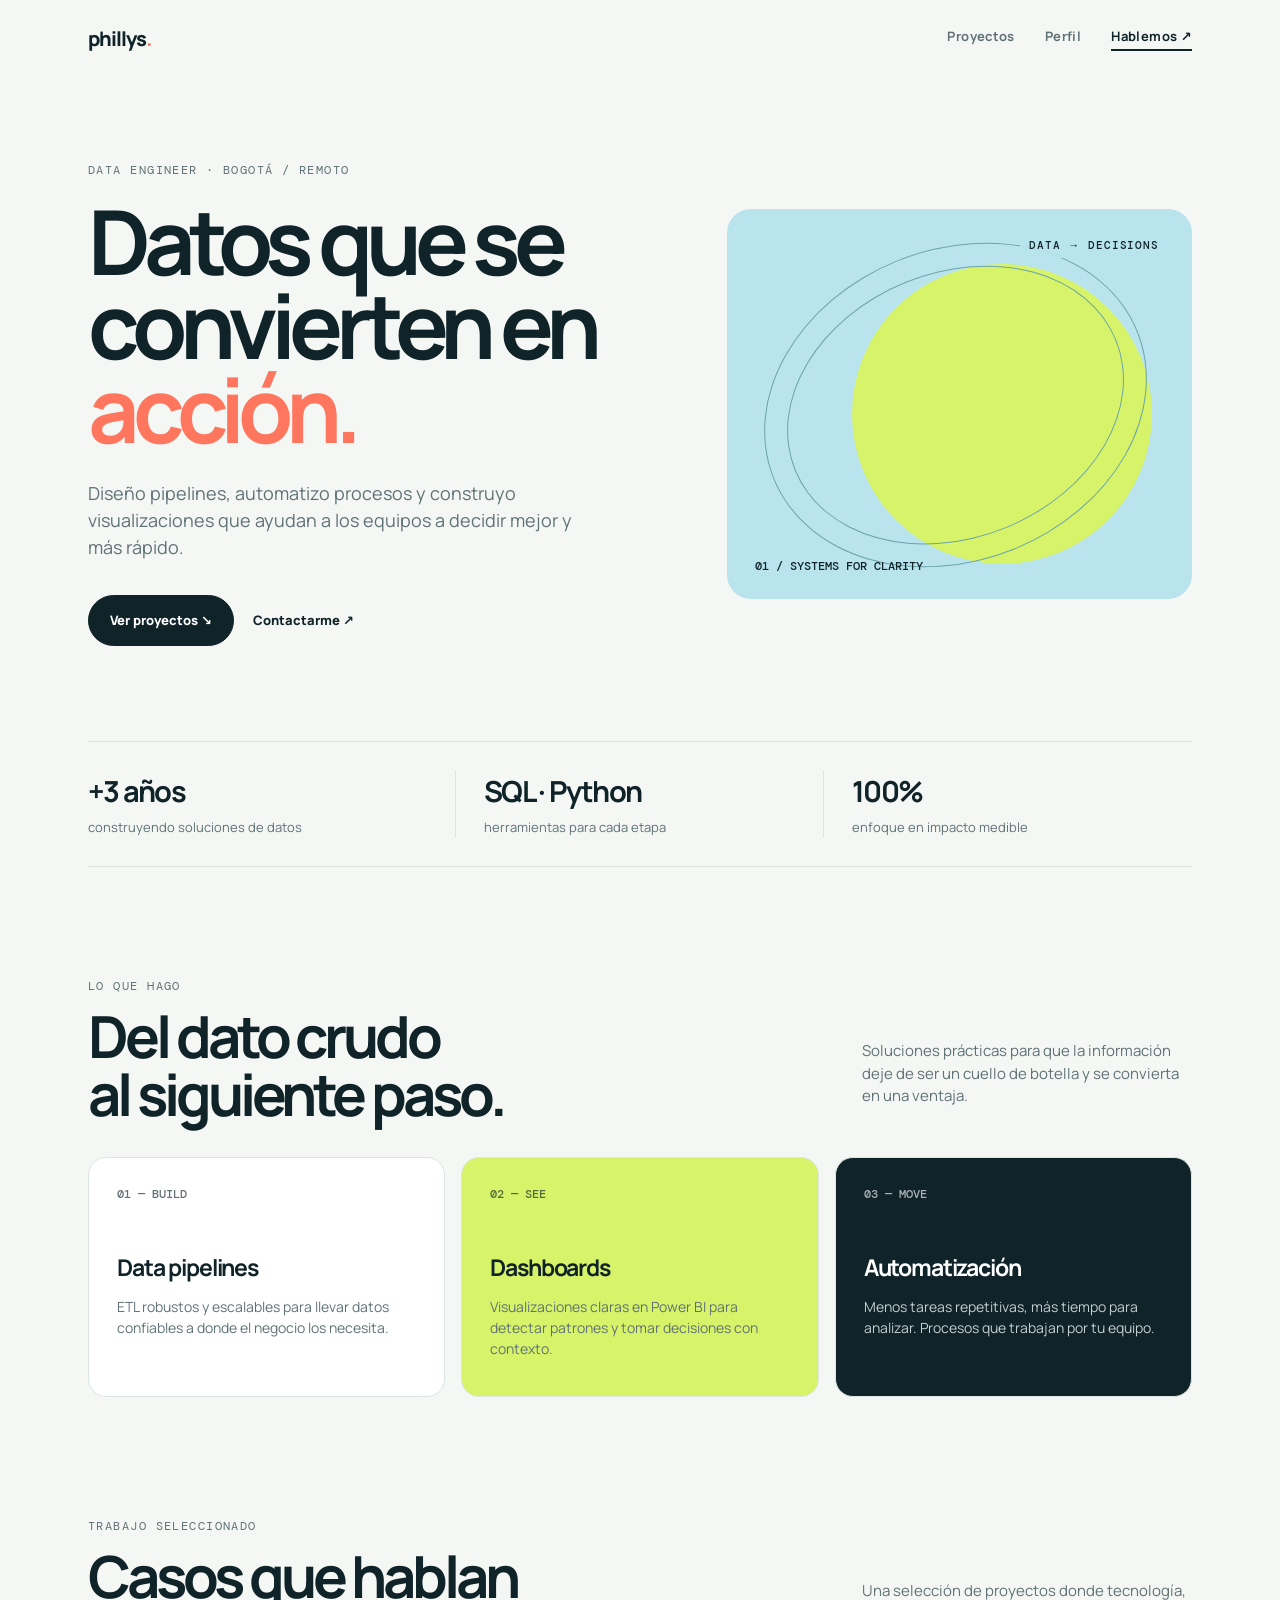
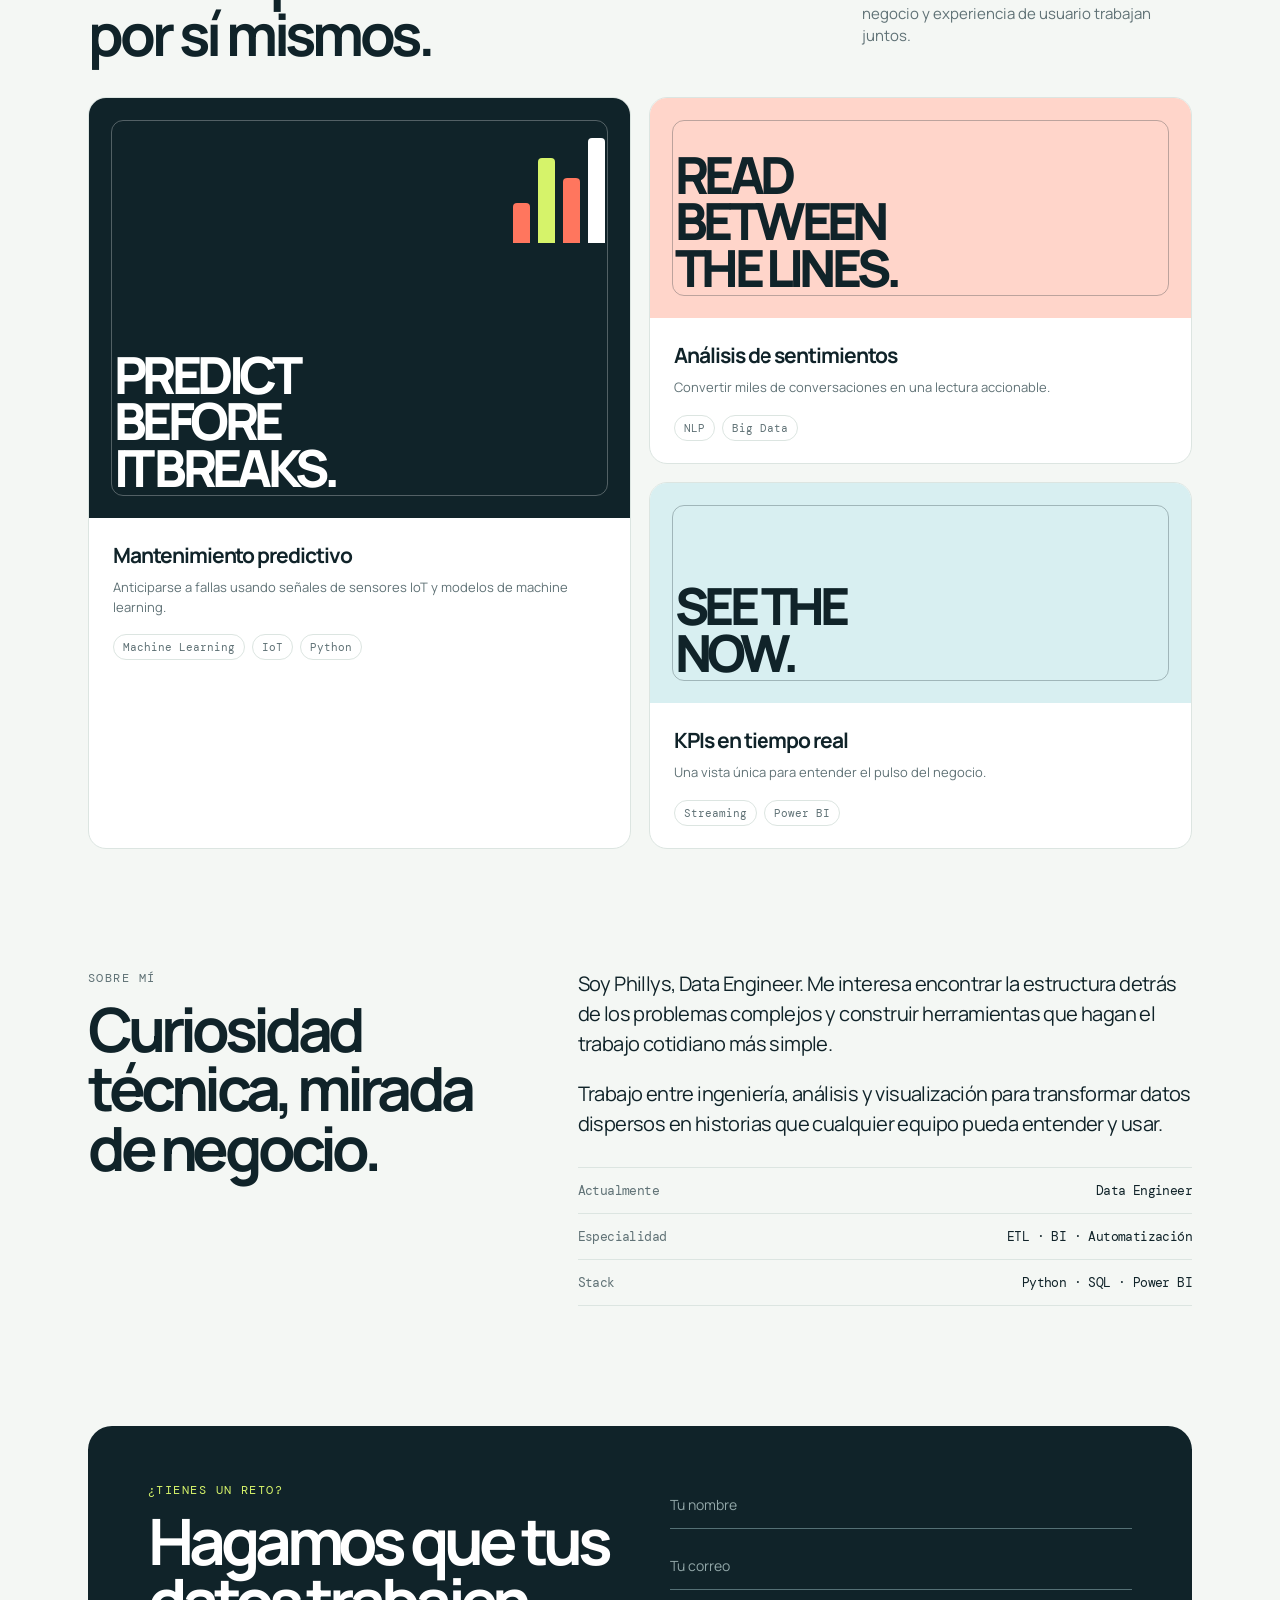
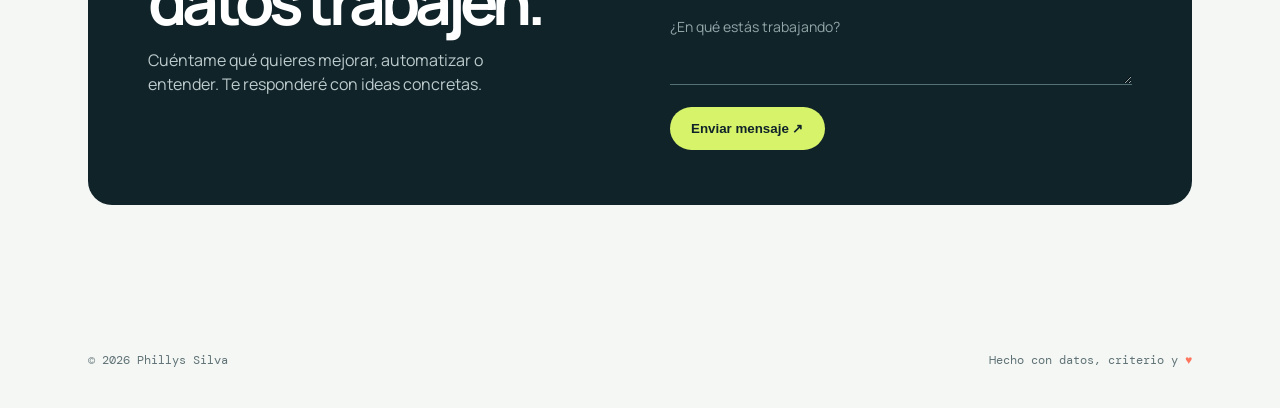
==== commit ffa392b1: "Ajustar composición visual del hero" ====
--- a/index.html
+++ b/index.html
@@ -17,6 +17,8 @@
     .about{display:grid;grid-template-columns:.8fr 1.2fr;gap:80px;align-items:start}.about h2{font-size:clamp(38px,5vw,61px);letter-spacing:-.08em;line-height:.98;margin:12px 0}.about-copy{font-size:20px;letter-spacing:-.03em}.about-copy p{margin-top:0}.about-list{border-top:1px solid var(--line);margin-top:28px}.about-list div{display:flex;justify-content:space-between;padding:14px 0;border-bottom:1px solid var(--line);font:13px 'DM Mono'}.about-list span{color:var(--muted)}
     .contact{background:var(--ink);color:white;border-radius:24px;padding:55px 60px;display:grid;grid-template-columns:1fr 1fr;gap:60px}.contact h2{font-size:clamp(42px,5vw,65px);line-height:.95;letter-spacing:-.08em;margin:12px 0}.contact p{color:#bdcbcc;max-width:390px}.contact .kicker{color:var(--lime)}form{display:grid;gap:13px}input,textarea{font:14px Manrope;background:transparent;border:0;border-bottom:1px solid #557075;padding:14px 0;color:white;outline:0}textarea{min-height:82px;resize:vertical}input::placeholder,textarea::placeholder{color:#92a7a8}form button{justify-self:start;margin-top:9px;border:0;background:var(--lime);color:var(--ink);border-radius:100px;padding:14px 21px;font-weight:800;cursor:pointer}footer{padding:27px 0 40px;color:var(--muted);font:12px 'DM Mono';display:flex;justify-content:space-between}footer span{color:var(--coral)}
     @media(max-width:760px){header{padding-top:18px}nav{gap:12px;font-size:11px}.hero{grid-template-columns:1fr;gap:42px;padding:60px 0 70px}.hero-art{min-height:290px}.proof{margin-bottom:80px;grid-template-columns:1fr;gap:20px}.proof div{border:0;border-bottom:1px solid var(--line);padding:0 0 17px}.proof div:last-child{border:0;padding-bottom:0}.section-head{display:block}.section-head p{margin-top:22px}.services,.projects,.about,.contact{grid-template-columns:1fr}.project:first-child{grid-row:auto}.project:first-child .project-visual{height:280px}.about{gap:25px}.contact{padding:35px 25px;gap:35px}footer{display:block}footer div+div{margin-top:13px}}
+    /* Keep the visual label readable above the orbital artwork. */
+    .hero-art:before{content:'DATA  →  DECISIONS';white-space:nowrap;right:24px;top:24px;z-index:3;padding:7px 9px;background:rgba(185,228,237,.92);font:500 11px/1 'DM Mono';letter-spacing:.08em}
   </style>
 </head>
 <body>
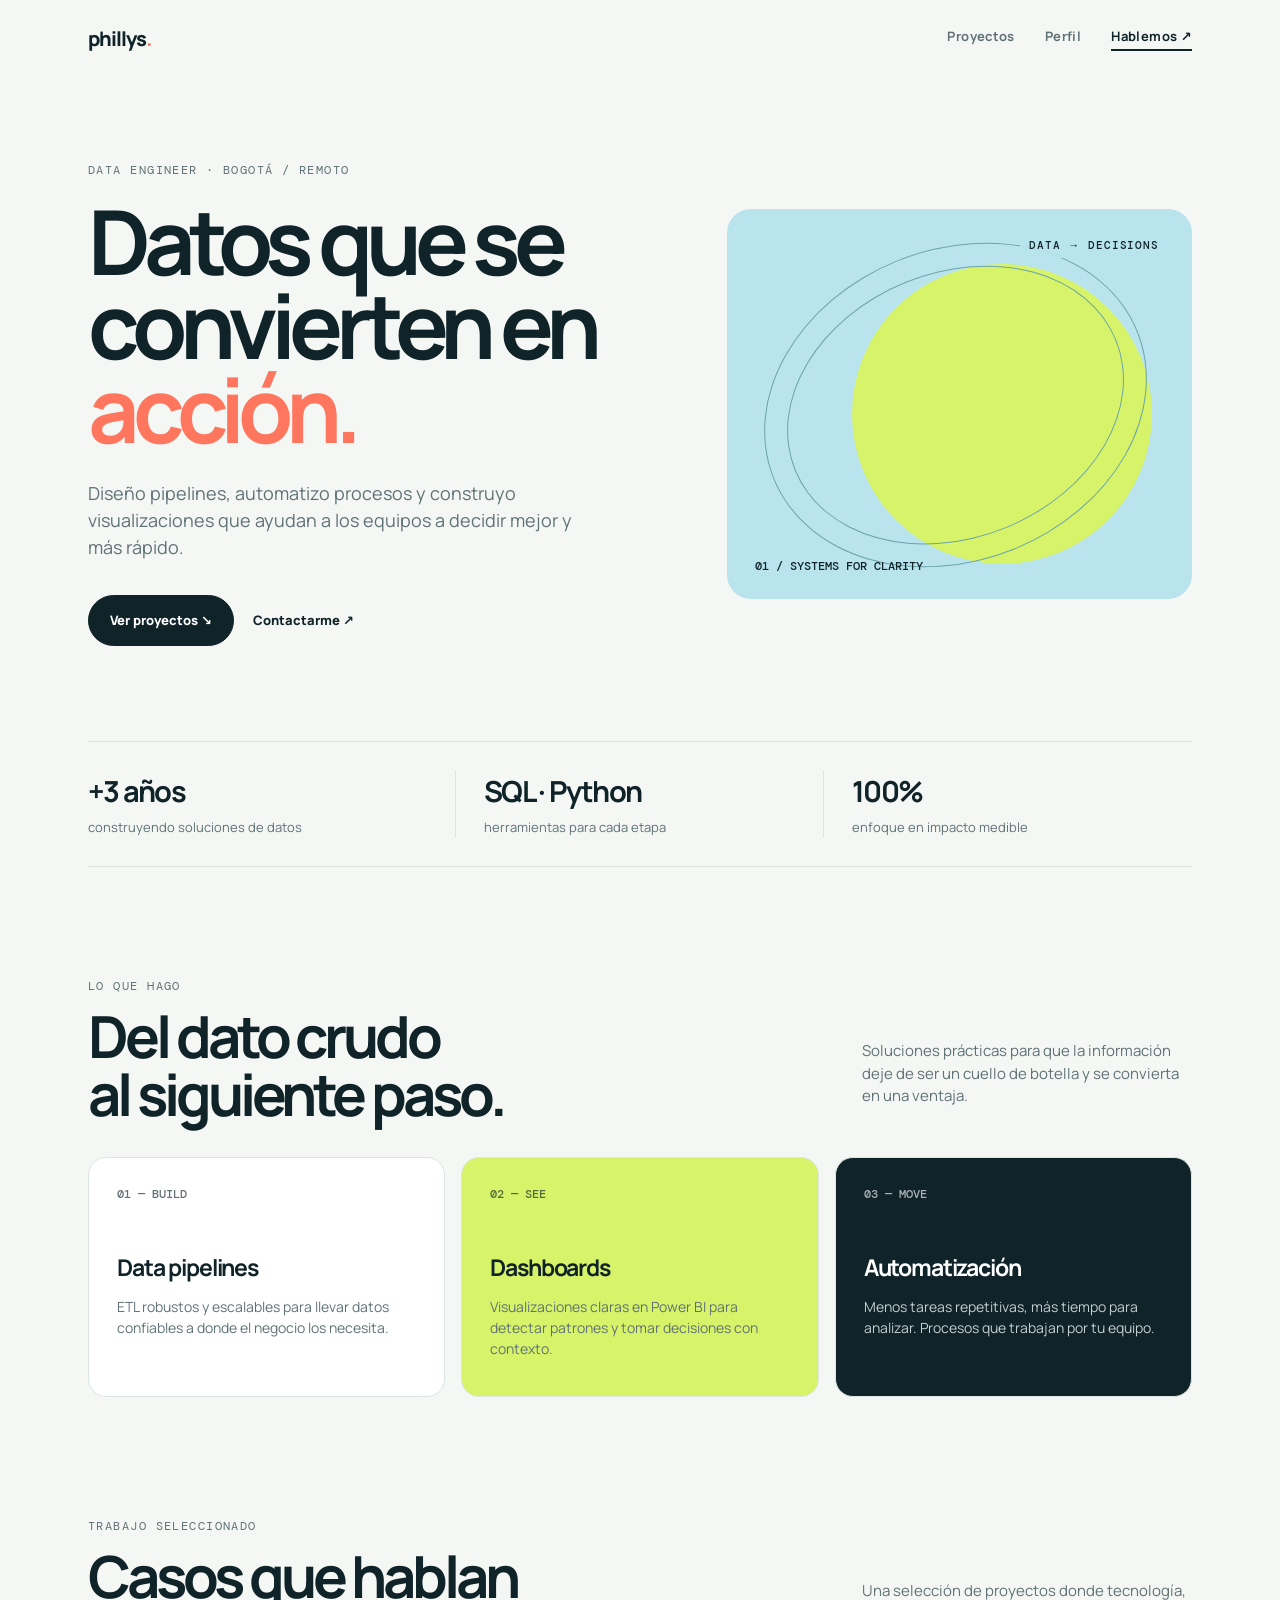
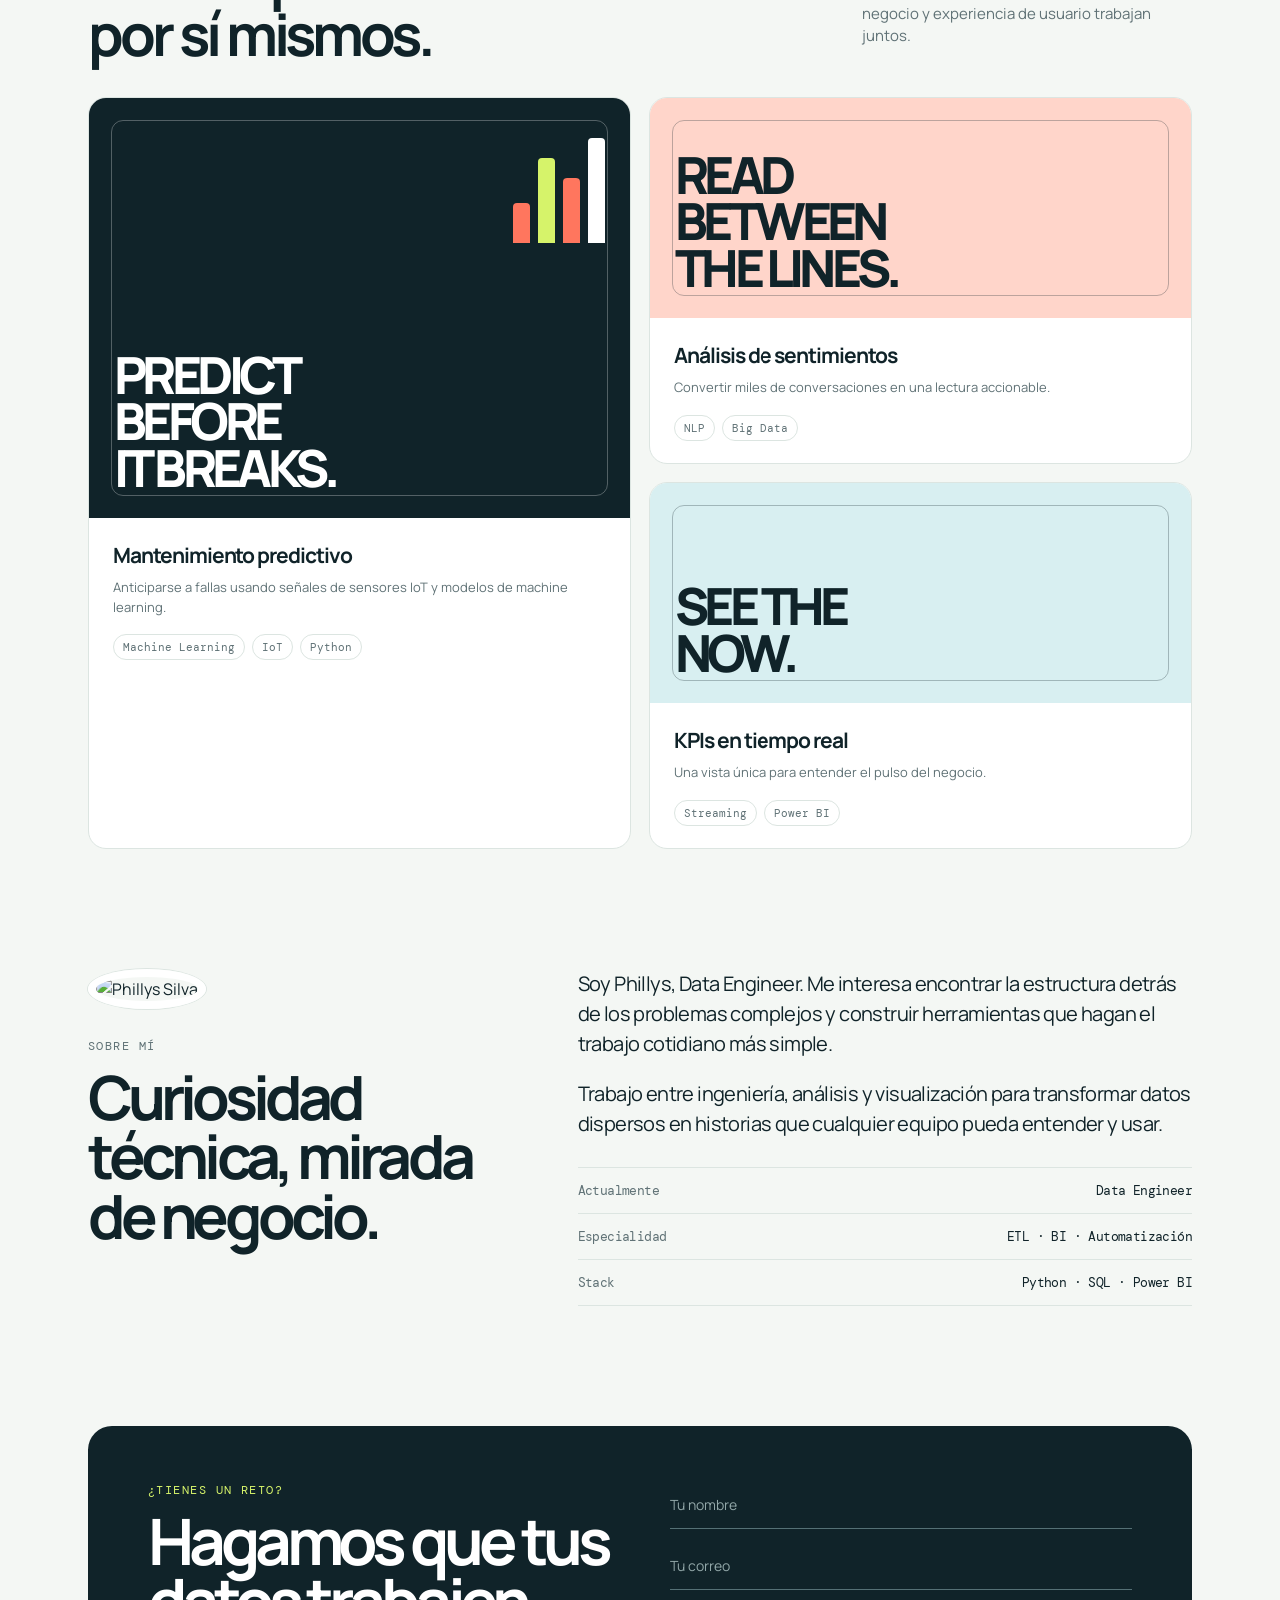
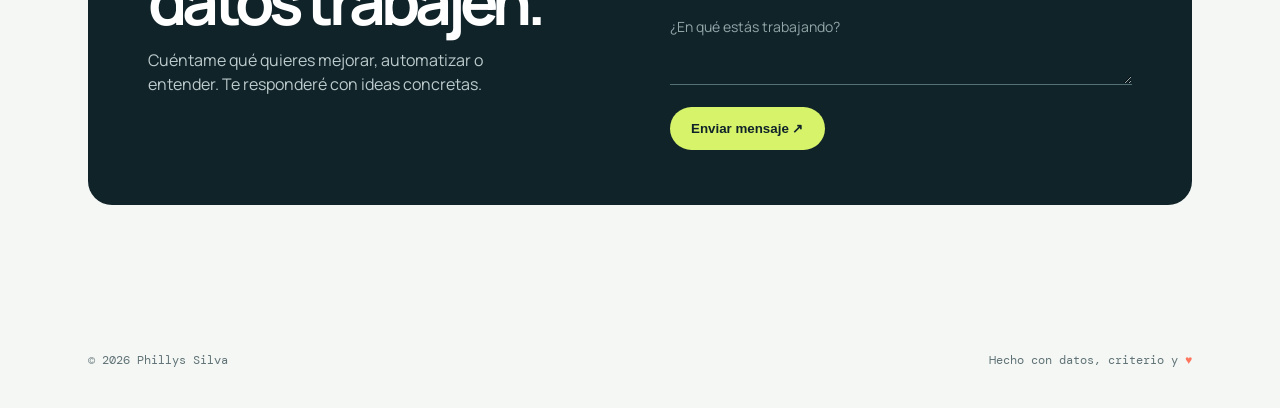
==== commit 1e809e41: "Mostrar foto de perfil en la sección Sobre mí" ====
--- a/index.html
+++ b/index.html
@@ -14,7 +14,7 @@
     .proof{border-top:1px solid var(--line);border-bottom:1px solid var(--line);display:grid;grid-template-columns:repeat(3,1fr);padding:28px 0;margin-bottom:110px}.proof div{padding:0 28px;border-right:1px solid var(--line)}.proof div:first-child{padding-left:0}.proof div:last-child{border:0}.proof strong{display:block;font-size:29px;letter-spacing:-.06em}.proof span{font-size:13px;color:var(--muted)}section{padding-bottom:120px}.section-head{display:flex;justify-content:space-between;gap:30px;align-items:end;margin-bottom:34px}.section-head h2{font-size:clamp(34px,5vw,58px);letter-spacing:-.07em;line-height:1;margin:12px 0 0}.section-head p{max-width:330px;color:var(--muted);font-size:15px}
     .services{display:grid;grid-template-columns:repeat(3,1fr);gap:16px}.service{background:var(--card);border:1px solid var(--line);border-radius:18px;padding:28px;min-height:240px}.service:nth-child(2){background:var(--lime)}.service:nth-child(3){background:var(--ink);color:#fff}.num{font:500 12px 'DM Mono';opacity:.65}.service h3{font-size:23px;letter-spacing:-.05em;margin:48px 0 12px}.service p{font-size:14px;color:var(--muted);margin:0}.service:nth-child(3) p{color:#c2ced0}
     .projects{display:grid;grid-template-columns:1fr 1fr;gap:18px}.project{background:var(--card);border:1px solid var(--line);border-radius:18px;overflow:hidden}.project:first-child{grid-row:span 2}.project-visual{height:220px;padding:22px;position:relative;background:#e9eee9;overflow:hidden}.project:first-child .project-visual{height:420px;background:var(--ink);color:white}.project:nth-child(2) .project-visual{background:#ffd5ca}.project:nth-child(3) .project-visual{background:#d8eff1}.project-visual:after{content:'';position:absolute;inset:22px;border:1px solid currentColor;opacity:.28;border-radius:12px}.visual-word{position:absolute;z-index:1;font-size:clamp(32px,4vw,60px);font-weight:800;letter-spacing:-.09em;line-height:.9;bottom:28px;left:25px;max-width:300px}.bars{position:absolute;z-index:1;right:25px;top:35px;display:flex;gap:8px;align-items:end;height:110px}.bars i{display:block;width:17px;background:var(--coral);border-radius:4px 4px 0 0}.bars i:nth-child(1){height:40px}.bars i:nth-child(2){height:85px;background:var(--lime)}.bars i:nth-child(3){height:65px}.bars i:nth-child(4){height:105px;background:#fff}.project-info{padding:22px 24px}.project-info h3{font-size:21px;letter-spacing:-.05em;margin:0 0 7px}.project-info p{color:var(--muted);font-size:13px;margin:0}.tags{display:flex;gap:7px;flex-wrap:wrap;margin-top:17px}.tag{border:1px solid var(--line);border-radius:100px;padding:5px 9px;font:11px 'DM Mono';color:var(--muted)}
-    .about{display:grid;grid-template-columns:.8fr 1.2fr;gap:80px;align-items:start}.about h2{font-size:clamp(38px,5vw,61px);letter-spacing:-.08em;line-height:.98;margin:12px 0}.about-copy{font-size:20px;letter-spacing:-.03em}.about-copy p{margin-top:0}.about-list{border-top:1px solid var(--line);margin-top:28px}.about-list div{display:flex;justify-content:space-between;padding:14px 0;border-bottom:1px solid var(--line);font:13px 'DM Mono'}.about-list span{color:var(--muted)}
+    .about{display:grid;grid-template-columns:.8fr 1.2fr;gap:80px;align-items:start}.about h2{font-size:clamp(38px,5vw,61px);letter-spacing:-.08em;line-height:.98;margin:12px 0}.about-photo{width:150px;height:150px;object-fit:cover;object-position:50% 18%;border-radius:50%;margin:0 0 28px;border:8px solid var(--card);box-shadow:0 0 0 1px var(--line)}.about-copy{font-size:20px;letter-spacing:-.03em}.about-copy p{margin-top:0}.about-list{border-top:1px solid var(--line);margin-top:28px}.about-list div{display:flex;justify-content:space-between;padding:14px 0;border-bottom:1px solid var(--line);font:13px 'DM Mono'}.about-list span{color:var(--muted)}
     .contact{background:var(--ink);color:white;border-radius:24px;padding:55px 60px;display:grid;grid-template-columns:1fr 1fr;gap:60px}.contact h2{font-size:clamp(42px,5vw,65px);line-height:.95;letter-spacing:-.08em;margin:12px 0}.contact p{color:#bdcbcc;max-width:390px}.contact .kicker{color:var(--lime)}form{display:grid;gap:13px}input,textarea{font:14px Manrope;background:transparent;border:0;border-bottom:1px solid #557075;padding:14px 0;color:white;outline:0}textarea{min-height:82px;resize:vertical}input::placeholder,textarea::placeholder{color:#92a7a8}form button{justify-self:start;margin-top:9px;border:0;background:var(--lime);color:var(--ink);border-radius:100px;padding:14px 21px;font-weight:800;cursor:pointer}footer{padding:27px 0 40px;color:var(--muted);font:12px 'DM Mono';display:flex;justify-content:space-between}footer span{color:var(--coral)}
     @media(max-width:760px){header{padding-top:18px}nav{gap:12px;font-size:11px}.hero{grid-template-columns:1fr;gap:42px;padding:60px 0 70px}.hero-art{min-height:290px}.proof{margin-bottom:80px;grid-template-columns:1fr;gap:20px}.proof div{border:0;border-bottom:1px solid var(--line);padding:0 0 17px}.proof div:last-child{border:0;padding-bottom:0}.section-head{display:block}.section-head p{margin-top:22px}.services,.projects,.about,.contact{grid-template-columns:1fr}.project:first-child{grid-row:auto}.project:first-child .project-visual{height:280px}.about{gap:25px}.contact{padding:35px 25px;gap:35px}footer{display:block}footer div+div{margin-top:13px}}
     /* Keep the visual label readable above the orbital artwork. */
@@ -29,8 +29,8 @@
       <div class="proof"><div><strong>+3 años</strong><span>construyendo soluciones de datos</span></div><div><strong>SQL · Python</strong><span>herramientas para cada etapa</span></div><div><strong>100%</strong><span>enfoque en impacto medible</span></div></div>
       <section id="services"><div class="section-head"><div><div class="kicker">Lo que hago</div><h2>Del dato crudo<br>al siguiente paso.</h2></div><p>Soluciones prácticas para que la información deje de ser un cuello de botella y se convierta en una ventaja.</p></div><div class="services"><article class="service"><div class="num">01 — BUILD</div><h3>Data pipelines</h3><p>ETL robustos y escalables para llevar datos confiables a donde el negocio los necesita.</p></article><article class="service"><div class="num">02 — SEE</div><h3>Dashboards</h3><p>Visualizaciones claras en Power BI para detectar patrones y tomar decisiones con contexto.</p></article><article class="service"><div class="num">03 — MOVE</div><h3>Automatización</h3><p>Menos tareas repetitivas, más tiempo para analizar. Procesos que trabajan por tu equipo.</p></article></div></section>
       <section id="work"><div class="section-head"><div><div class="kicker">Trabajo seleccionado</div><h2>Casos que hablan<br>por sí mismos.</h2></div><p>Una selección de proyectos donde tecnología, negocio y experiencia de usuario trabajan juntos.</p></div><div class="projects"><article class="project"><div class="project-visual"><div class="bars"><i></i><i></i><i></i><i></i></div><div class="visual-word">PREDICT<br>BEFORE<br>IT BREAKS.</div></div><div class="project-info"><h3>Mantenimiento predictivo</h3><p>Anticiparse a fallas usando señales de sensores IoT y modelos de machine learning.</p><div class="tags"><span class="tag">Machine Learning</span><span class="tag">IoT</span><span class="tag">Python</span></div></div></article><article class="project"><div class="project-visual"><div class="visual-word">READ<br>BETWEEN<br>THE LINES.</div></div><div class="project-info"><h3>Análisis de sentimientos</h3><p>Convertir miles de conversaciones en una lectura accionable.</p><div class="tags"><span class="tag">NLP</span><span class="tag">Big Data</span></div></div></article><article class="project"><div class="project-visual"><div class="visual-word">SEE THE<br>NOW.</div></div><div class="project-info"><h3>KPIs en tiempo real</h3><p>Una vista única para entender el pulso del negocio.</p><div class="tags"><span class="tag">Streaming</span><span class="tag">Power BI</span></div></div></article></div></section>
-      <section id="about" class="about"><div><div class="kicker">Sobre mí</div><h2>Curiosidad técnica, mirada de negocio.</h2></div><div class="about-copy"><p>Soy Phillys, Data Engineer. Me interesa encontrar la estructura detrás de los problemas complejos y construir herramientas que hagan el trabajo cotidiano más simple.</p><p>Trabajo entre ingeniería, análisis y visualización para transformar datos dispersos en historias que cualquier equipo pueda entender y usar.</p><div class="about-list"><div><span>Actualmente</span>Data Engineer</div><div><span>Especialidad</span>ETL · BI · Automatización</div><div><span>Stack</span>Python · SQL · Power BI</div></div></div></section>
-      <section id="contact"><div class="contact"><div><div class="kicker">¿Tienes un reto?</div><h2>Hagamos que tus datos trabajen.</h2><p>Cuéntame qué quieres mejorar, automatizar o entender. Te responderé con ideas concretas.</p></div><form><input aria-label="Nombre" placeholder="Tu nombre" /><input aria-label="Correo" type="email" placeholder="Tu correo" /><textarea aria-label="Mensaje" placeholder="¿En qué estás trabajando?"></textarea><button type="button">Enviar mensaje ↗</button></form></div></section>
+      <section id="about" class="about"><div><img class="about-photo" src="img/personal.jpg" alt="Phillys Silva"><div class="kicker">Sobre mí</div><h2>Curiosidad técnica, mirada de negocio.</h2></div><div class="about-copy"><p>Soy Phillys, Data Engineer. Me interesa encontrar la estructura detrás de los problemas complejos y construir herramientas que hagan el trabajo cotidiano más simple.</p><p>Trabajo entre ingeniería, análisis y visualización para transformar datos dispersos en historias que cualquier equipo pueda entender y usar.</p><div class="about-list"><div><span>Actualmente</span>Data Engineer</div><div><span>Especialidad</span>ETL · BI · Automatización</div><div><span>Stack</span>Python · SQL · Power BI</div></div></div></section>
+      <section id="contact"><div class="contact"><div><div class="kicker">¿Tienes un reto?</div><h2>Hagamos que tus datos trabajen.</h2><p>Cuéntame qué quieres mejorar, automatizar o entender. Te responderé con ideas concretas.</p></div><form action="https://formsubmit.co/elentrex@gmail.com" method="POST"><input type="hidden" name="_subject" value="Nuevo mensaje desde el portafolio"><input type="hidden" name="_captcha" value="false"><input type="hidden" name="_template" value="table"><input aria-label="Nombre" name="name" placeholder="Tu nombre" required><input aria-label="Correo" name="email" type="email" placeholder="Tu correo" required><textarea aria-label="Mensaje" name="message" placeholder="¿En qué estás trabajando?" required></textarea><button type="submit">Enviar mensaje ↗</button></form></div></section>
     </main>
     <footer><div>© 2026 Phillys Silva</div><div>Hecho con datos, criterio y <span>♥</span></div></footer>
   </div>
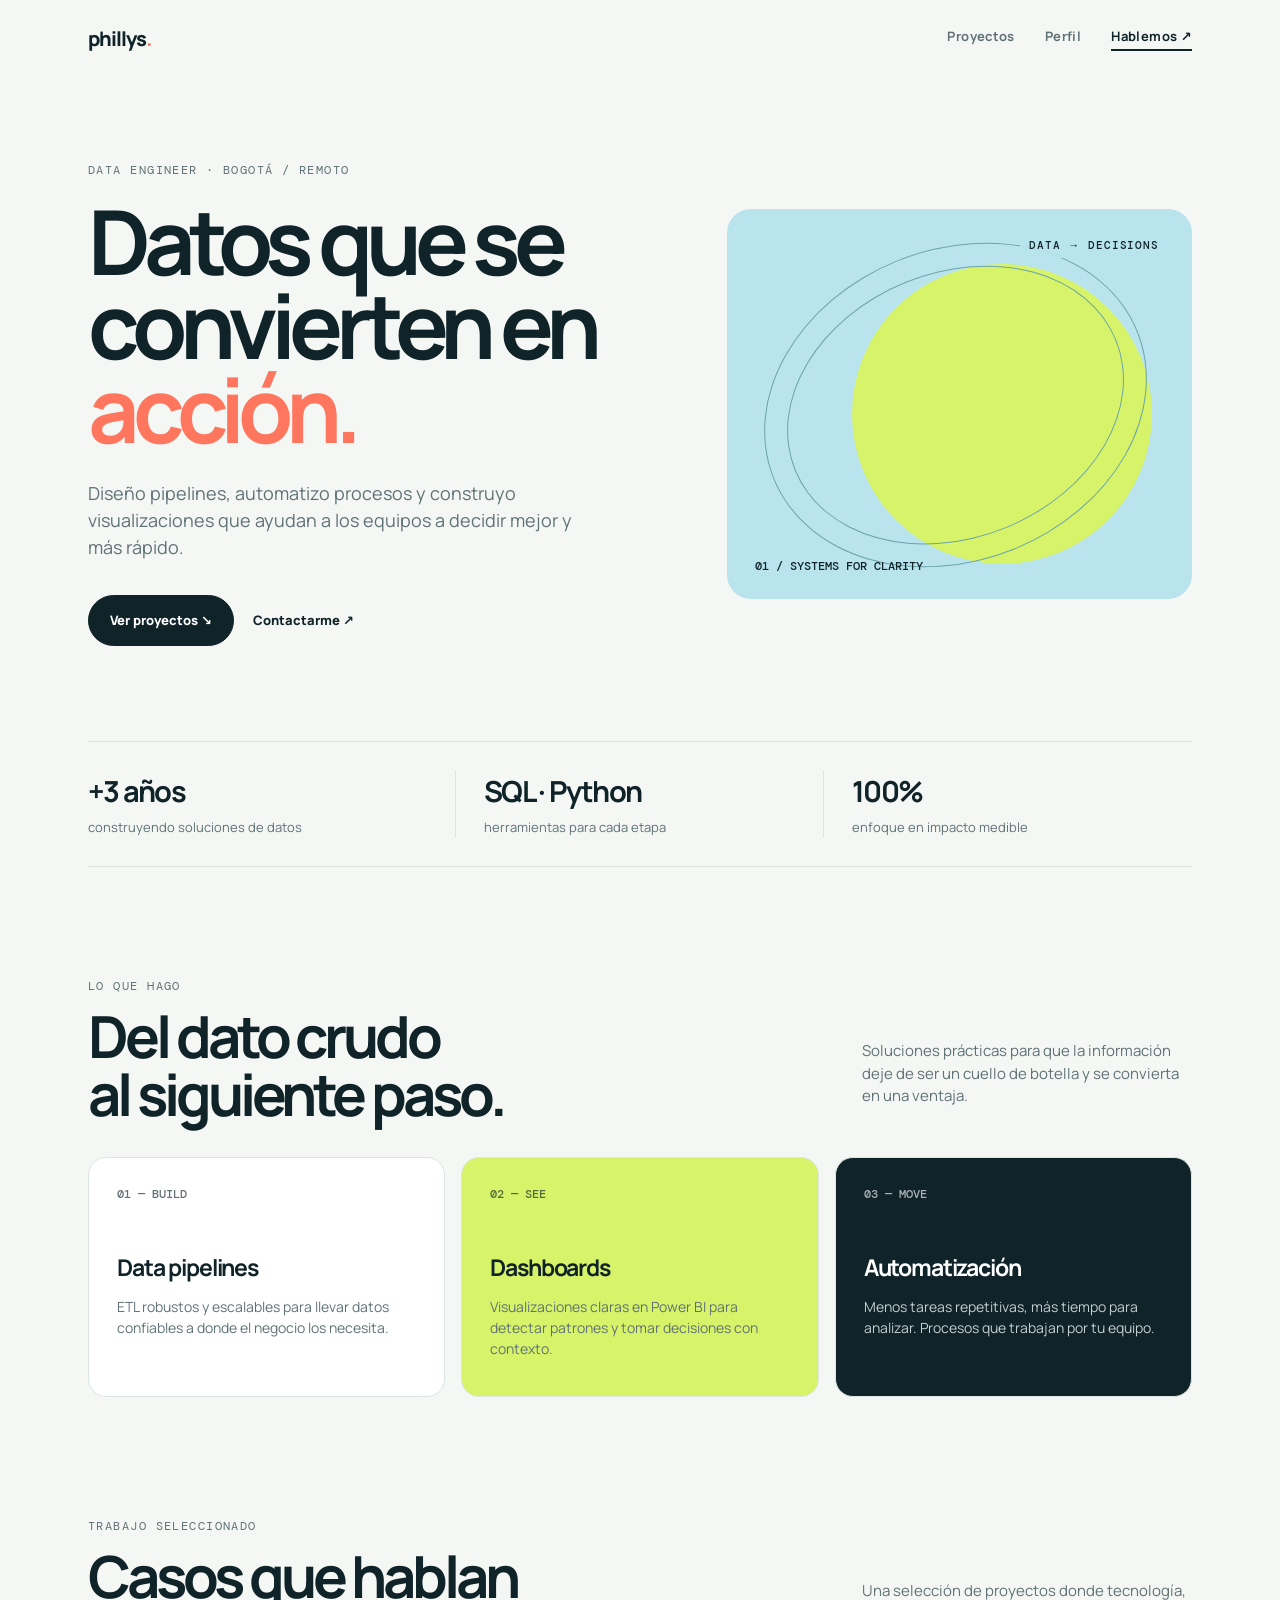
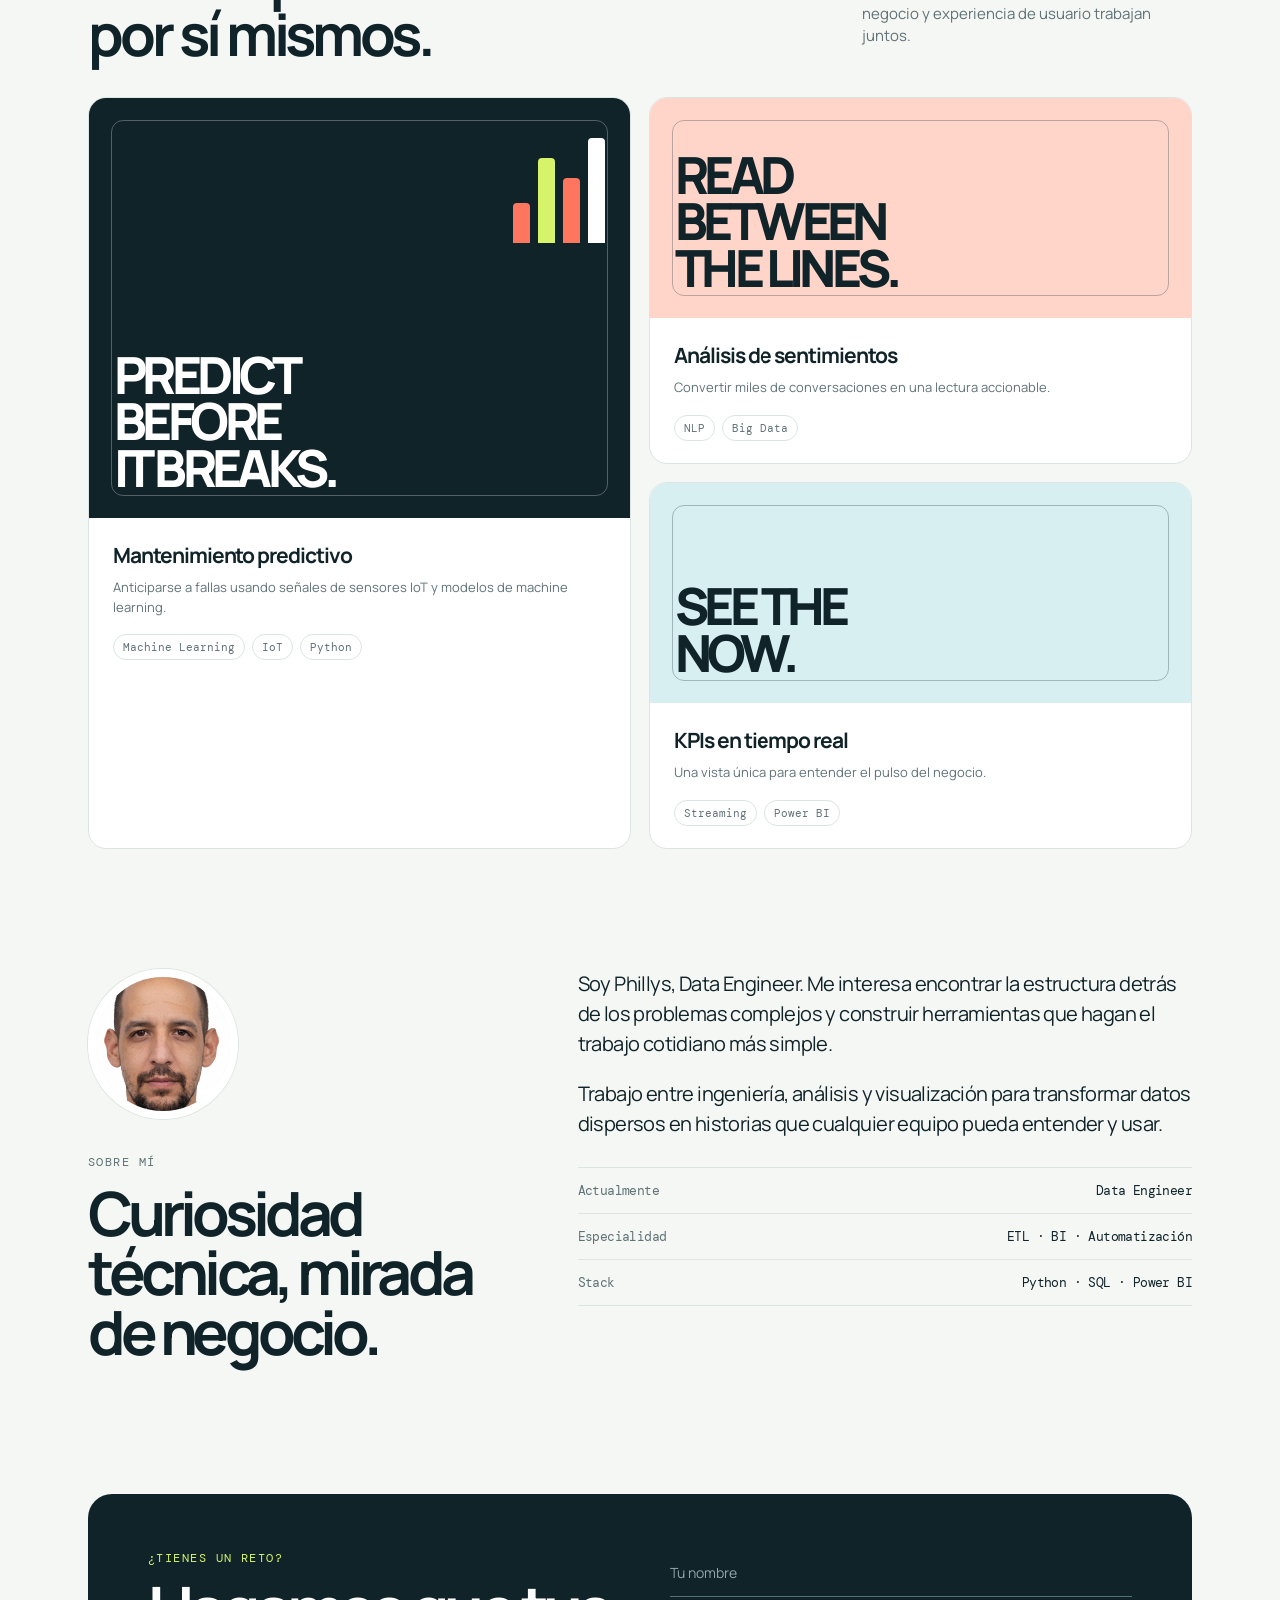
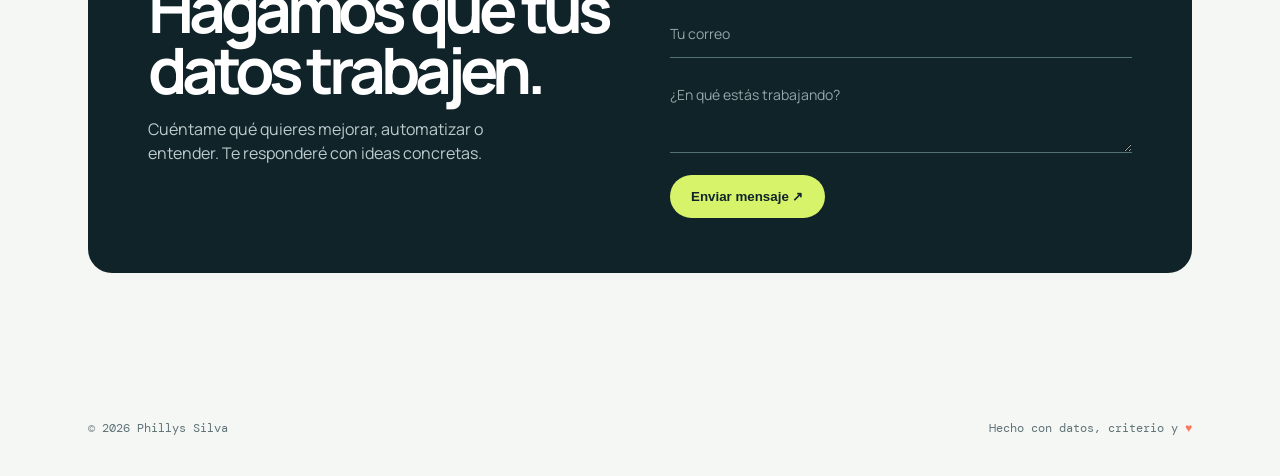
==== commit e02d4bec: "Update index.html actualizacion de foto" ====
--- a/index.html
+++ b/index.html
@@ -1,39 +1,39 @@
-<!doctype html>
-<html lang="es">
-<head>
-  <meta charset="utf-8" />
-  <meta name="viewport" content="width=device-width, initial-scale=1" />
-  <meta name="description" content="Portfolio de Phillys Silva, Data Engineer especializado en convertir datos complejos en decisiones claras." />
-  <title>Phillys Silva — Data Engineer</title>
-  <style>
-    @import url('https://fonts.googleapis.com/css2?family=DM+Mono:wght@400;500&family=Manrope:wght@400;500;600;700;800&display=swap');
-    :root{--ink:#102329;--muted:#607276;--paper:#f4f7f4;--card:#fff;--lime:#d6f36a;--line:#dce5e1;--coral:#ff765e;--blue:#b9e4ed}
-    *{box-sizing:border-box}html{scroll-behavior:smooth}body{margin:0;background:var(--paper);color:var(--ink);font-family:Manrope,system-ui,sans-serif;line-height:1.5}a{color:inherit;text-decoration:none}.wrap{max-width:1160px;margin:auto;padding:0 28px}
-    header{padding:24px 0;display:flex;align-items:center;justify-content:space-between}.brand{font-weight:800;letter-spacing:-.05em;font-size:20px}.brand span{color:var(--coral)}nav{display:flex;gap:30px;font-size:13px;font-weight:700;letter-spacing:.03em}nav a{color:var(--muted)}nav a:hover{color:var(--ink)}.nav-cta{border-bottom:2px solid var(--ink);padding-bottom:3px;color:var(--ink)}
-    .hero{padding:83px 0 95px;display:grid;grid-template-columns:1.1fr .9fr;gap:70px;align-items:center}.eyebrow,.kicker{font-family:'DM Mono',monospace;text-transform:uppercase;font-size:12px;letter-spacing:.12em;color:var(--muted)}h1{font-size:clamp(54px,7vw,94px);line-height:.94;letter-spacing:-.08em;margin:20px 0 28px;max-width:700px}h1 em{font-style:normal;color:var(--coral)}.hero-copy{font-size:18px;max-width:510px;color:var(--muted);margin-bottom:34px}.actions{display:flex;gap:14px;align-items:center}.btn{display:inline-flex;align-items:center;gap:10px;padding:15px 21px;border:1px solid var(--ink);border-radius:100px;font-size:13px;font-weight:800}.btn.primary{background:var(--ink);color:white}.btn.primary:hover{background:var(--coral);border-color:var(--coral)}.btn.link{border-color:transparent;padding-left:4px}.hero-art{position:relative;min-height:390px;background:var(--blue);border-radius:24px;overflow:hidden}.hero-art:before{content:'DATA\A→\A DECISIONS';white-space:pre;position:absolute;right:27px;top:25px;font:500 13px/1.8 'DM Mono';letter-spacing:.08em}.orb{position:absolute;width:300px;height:300px;border-radius:50%;background:var(--lime);right:40px;bottom:35px}.grid{position:absolute;inset:40px 40px 38px 32px;border:1px solid #6da4a8;border-radius:50%;transform:rotate(-22deg)}.grid:after{content:'';position:absolute;inset:22px;border:1px solid #6da4a8;border-radius:50%}.art-label{position:absolute;left:28px;bottom:25px;font:500 12px 'DM Mono';z-index:2}
-    .proof{border-top:1px solid var(--line);border-bottom:1px solid var(--line);display:grid;grid-template-columns:repeat(3,1fr);padding:28px 0;margin-bottom:110px}.proof div{padding:0 28px;border-right:1px solid var(--line)}.proof div:first-child{padding-left:0}.proof div:last-child{border:0}.proof strong{display:block;font-size:29px;letter-spacing:-.06em}.proof span{font-size:13px;color:var(--muted)}section{padding-bottom:120px}.section-head{display:flex;justify-content:space-between;gap:30px;align-items:end;margin-bottom:34px}.section-head h2{font-size:clamp(34px,5vw,58px);letter-spacing:-.07em;line-height:1;margin:12px 0 0}.section-head p{max-width:330px;color:var(--muted);font-size:15px}
-    .services{display:grid;grid-template-columns:repeat(3,1fr);gap:16px}.service{background:var(--card);border:1px solid var(--line);border-radius:18px;padding:28px;min-height:240px}.service:nth-child(2){background:var(--lime)}.service:nth-child(3){background:var(--ink);color:#fff}.num{font:500 12px 'DM Mono';opacity:.65}.service h3{font-size:23px;letter-spacing:-.05em;margin:48px 0 12px}.service p{font-size:14px;color:var(--muted);margin:0}.service:nth-child(3) p{color:#c2ced0}
-    .projects{display:grid;grid-template-columns:1fr 1fr;gap:18px}.project{background:var(--card);border:1px solid var(--line);border-radius:18px;overflow:hidden}.project:first-child{grid-row:span 2}.project-visual{height:220px;padding:22px;position:relative;background:#e9eee9;overflow:hidden}.project:first-child .project-visual{height:420px;background:var(--ink);color:white}.project:nth-child(2) .project-visual{background:#ffd5ca}.project:nth-child(3) .project-visual{background:#d8eff1}.project-visual:after{content:'';position:absolute;inset:22px;border:1px solid currentColor;opacity:.28;border-radius:12px}.visual-word{position:absolute;z-index:1;font-size:clamp(32px,4vw,60px);font-weight:800;letter-spacing:-.09em;line-height:.9;bottom:28px;left:25px;max-width:300px}.bars{position:absolute;z-index:1;right:25px;top:35px;display:flex;gap:8px;align-items:end;height:110px}.bars i{display:block;width:17px;background:var(--coral);border-radius:4px 4px 0 0}.bars i:nth-child(1){height:40px}.bars i:nth-child(2){height:85px;background:var(--lime)}.bars i:nth-child(3){height:65px}.bars i:nth-child(4){height:105px;background:#fff}.project-info{padding:22px 24px}.project-info h3{font-size:21px;letter-spacing:-.05em;margin:0 0 7px}.project-info p{color:var(--muted);font-size:13px;margin:0}.tags{display:flex;gap:7px;flex-wrap:wrap;margin-top:17px}.tag{border:1px solid var(--line);border-radius:100px;padding:5px 9px;font:11px 'DM Mono';color:var(--muted)}
-    .about{display:grid;grid-template-columns:.8fr 1.2fr;gap:80px;align-items:start}.about h2{font-size:clamp(38px,5vw,61px);letter-spacing:-.08em;line-height:.98;margin:12px 0}.about-photo{width:150px;height:150px;object-fit:cover;object-position:50% 18%;border-radius:50%;margin:0 0 28px;border:8px solid var(--card);box-shadow:0 0 0 1px var(--line)}.about-copy{font-size:20px;letter-spacing:-.03em}.about-copy p{margin-top:0}.about-list{border-top:1px solid var(--line);margin-top:28px}.about-list div{display:flex;justify-content:space-between;padding:14px 0;border-bottom:1px solid var(--line);font:13px 'DM Mono'}.about-list span{color:var(--muted)}
-    .contact{background:var(--ink);color:white;border-radius:24px;padding:55px 60px;display:grid;grid-template-columns:1fr 1fr;gap:60px}.contact h2{font-size:clamp(42px,5vw,65px);line-height:.95;letter-spacing:-.08em;margin:12px 0}.contact p{color:#bdcbcc;max-width:390px}.contact .kicker{color:var(--lime)}form{display:grid;gap:13px}input,textarea{font:14px Manrope;background:transparent;border:0;border-bottom:1px solid #557075;padding:14px 0;color:white;outline:0}textarea{min-height:82px;resize:vertical}input::placeholder,textarea::placeholder{color:#92a7a8}form button{justify-self:start;margin-top:9px;border:0;background:var(--lime);color:var(--ink);border-radius:100px;padding:14px 21px;font-weight:800;cursor:pointer}footer{padding:27px 0 40px;color:var(--muted);font:12px 'DM Mono';display:flex;justify-content:space-between}footer span{color:var(--coral)}
-    @media(max-width:760px){header{padding-top:18px}nav{gap:12px;font-size:11px}.hero{grid-template-columns:1fr;gap:42px;padding:60px 0 70px}.hero-art{min-height:290px}.proof{margin-bottom:80px;grid-template-columns:1fr;gap:20px}.proof div{border:0;border-bottom:1px solid var(--line);padding:0 0 17px}.proof div:last-child{border:0;padding-bottom:0}.section-head{display:block}.section-head p{margin-top:22px}.services,.projects,.about,.contact{grid-template-columns:1fr}.project:first-child{grid-row:auto}.project:first-child .project-visual{height:280px}.about{gap:25px}.contact{padding:35px 25px;gap:35px}footer{display:block}footer div+div{margin-top:13px}}
-    /* Keep the visual label readable above the orbital artwork. */
-    .hero-art:before{content:'DATA  →  DECISIONS';white-space:nowrap;right:24px;top:24px;z-index:3;padding:7px 9px;background:rgba(185,228,237,.92);font:500 11px/1 'DM Mono';letter-spacing:.08em}
-  </style>
-</head>
-<body>
-  <div class="wrap">
-    <header><a class="brand" href="#top">phillys<span>.</span></a><nav><a href="#work">Proyectos</a><a href="#about">Perfil</a><a class="nav-cta" href="#contact">Hablemos ↗</a></nav></header>
-    <main id="top">
-      <section class="hero"><div><div class="eyebrow">Data engineer · Bogotá / remoto</div><h1>Datos que se convierten en <em>acción.</em></h1><p class="hero-copy">Diseño pipelines, automatizo procesos y construyo visualizaciones que ayudan a los equipos a decidir mejor y más rápido.</p><div class="actions"><a class="btn primary" href="#work">Ver proyectos ↘</a><a class="btn link" href="#contact">Contactarme ↗</a></div></div><div class="hero-art"><div class="orb"></div><div class="grid"></div><div class="art-label">01 / SYSTEMS FOR CLARITY</div></div></section>
-      <div class="proof"><div><strong>+3 años</strong><span>construyendo soluciones de datos</span></div><div><strong>SQL · Python</strong><span>herramientas para cada etapa</span></div><div><strong>100%</strong><span>enfoque en impacto medible</span></div></div>
-      <section id="services"><div class="section-head"><div><div class="kicker">Lo que hago</div><h2>Del dato crudo<br>al siguiente paso.</h2></div><p>Soluciones prácticas para que la información deje de ser un cuello de botella y se convierta en una ventaja.</p></div><div class="services"><article class="service"><div class="num">01 — BUILD</div><h3>Data pipelines</h3><p>ETL robustos y escalables para llevar datos confiables a donde el negocio los necesita.</p></article><article class="service"><div class="num">02 — SEE</div><h3>Dashboards</h3><p>Visualizaciones claras en Power BI para detectar patrones y tomar decisiones con contexto.</p></article><article class="service"><div class="num">03 — MOVE</div><h3>Automatización</h3><p>Menos tareas repetitivas, más tiempo para analizar. Procesos que trabajan por tu equipo.</p></article></div></section>
-      <section id="work"><div class="section-head"><div><div class="kicker">Trabajo seleccionado</div><h2>Casos que hablan<br>por sí mismos.</h2></div><p>Una selección de proyectos donde tecnología, negocio y experiencia de usuario trabajan juntos.</p></div><div class="projects"><article class="project"><div class="project-visual"><div class="bars"><i></i><i></i><i></i><i></i></div><div class="visual-word">PREDICT<br>BEFORE<br>IT BREAKS.</div></div><div class="project-info"><h3>Mantenimiento predictivo</h3><p>Anticiparse a fallas usando señales de sensores IoT y modelos de machine learning.</p><div class="tags"><span class="tag">Machine Learning</span><span class="tag">IoT</span><span class="tag">Python</span></div></div></article><article class="project"><div class="project-visual"><div class="visual-word">READ<br>BETWEEN<br>THE LINES.</div></div><div class="project-info"><h3>Análisis de sentimientos</h3><p>Convertir miles de conversaciones en una lectura accionable.</p><div class="tags"><span class="tag">NLP</span><span class="tag">Big Data</span></div></div></article><article class="project"><div class="project-visual"><div class="visual-word">SEE THE<br>NOW.</div></div><div class="project-info"><h3>KPIs en tiempo real</h3><p>Una vista única para entender el pulso del negocio.</p><div class="tags"><span class="tag">Streaming</span><span class="tag">Power BI</span></div></div></article></div></section>
-      <section id="about" class="about"><div><img class="about-photo" src="img/personal.jpg" alt="Phillys Silva"><div class="kicker">Sobre mí</div><h2>Curiosidad técnica, mirada de negocio.</h2></div><div class="about-copy"><p>Soy Phillys, Data Engineer. Me interesa encontrar la estructura detrás de los problemas complejos y construir herramientas que hagan el trabajo cotidiano más simple.</p><p>Trabajo entre ingeniería, análisis y visualización para transformar datos dispersos en historias que cualquier equipo pueda entender y usar.</p><div class="about-list"><div><span>Actualmente</span>Data Engineer</div><div><span>Especialidad</span>ETL · BI · Automatización</div><div><span>Stack</span>Python · SQL · Power BI</div></div></div></section>
-      <section id="contact"><div class="contact"><div><div class="kicker">¿Tienes un reto?</div><h2>Hagamos que tus datos trabajen.</h2><p>Cuéntame qué quieres mejorar, automatizar o entender. Te responderé con ideas concretas.</p></div><form action="https://formsubmit.co/elentrex@gmail.com" method="POST"><input type="hidden" name="_subject" value="Nuevo mensaje desde el portafolio"><input type="hidden" name="_captcha" value="false"><input type="hidden" name="_template" value="table"><input aria-label="Nombre" name="name" placeholder="Tu nombre" required><input aria-label="Correo" name="email" type="email" placeholder="Tu correo" required><textarea aria-label="Mensaje" name="message" placeholder="¿En qué estás trabajando?" required></textarea><button type="submit">Enviar mensaje ↗</button></form></div></section>
-    </main>
-    <footer><div>© 2026 Phillys Silva</div><div>Hecho con datos, criterio y <span>♥</span></div></footer>
-  </div>
-</body>
-</html>
+<!doctype html>
+<html lang="es">
+<head>
+  <meta charset="utf-8" />
+  <meta name="viewport" content="width=device-width, initial-scale=1" />
+  <meta name="description" content="Portfolio de Phillys Silva, Data Engineer especializado en convertir datos complejos en decisiones claras." />
+  <title>Phillys Silva — Data Engineer</title>
+  <style>
+    @import url('https://fonts.googleapis.com/css2?family=DM+Mono:wght@400;500&family=Manrope:wght@400;500;600;700;800&display=swap');
+    :root{--ink:#102329;--muted:#607276;--paper:#f4f7f4;--card:#fff;--lime:#d6f36a;--line:#dce5e1;--coral:#ff765e;--blue:#b9e4ed}
+    *{box-sizing:border-box}html{scroll-behavior:smooth}body{margin:0;background:var(--paper);color:var(--ink);font-family:Manrope,system-ui,sans-serif;line-height:1.5}a{color:inherit;text-decoration:none}.wrap{max-width:1160px;margin:auto;padding:0 28px}
+    header{padding:24px 0;display:flex;align-items:center;justify-content:space-between}.brand{font-weight:800;letter-spacing:-.05em;font-size:20px}.brand span{color:var(--coral)}nav{display:flex;gap:30px;font-size:13px;font-weight:700;letter-spacing:.03em}nav a{color:var(--muted)}nav a:hover{color:var(--ink)}.nav-cta{border-bottom:2px solid var(--ink);padding-bottom:3px;color:var(--ink)}
+    .hero{padding:83px 0 95px;display:grid;grid-template-columns:1.1fr .9fr;gap:70px;align-items:center}.eyebrow,.kicker{font-family:'DM Mono',monospace;text-transform:uppercase;font-size:12px;letter-spacing:.12em;color:var(--muted)}h1{font-size:clamp(54px,7vw,94px);line-height:.94;letter-spacing:-.08em;margin:20px 0 28px;max-width:700px}h1 em{font-style:normal;color:var(--coral)}.hero-copy{font-size:18px;max-width:510px;color:var(--muted);margin-bottom:34px}.actions{display:flex;gap:14px;align-items:center}.btn{display:inline-flex;align-items:center;gap:10px;padding:15px 21px;border:1px solid var(--ink);border-radius:100px;font-size:13px;font-weight:800}.btn.primary{background:var(--ink);color:white}.btn.primary:hover{background:var(--coral);border-color:var(--coral)}.btn.link{border-color:transparent;padding-left:4px}.hero-art{position:relative;min-height:390px;background:var(--blue);border-radius:24px;overflow:hidden}.hero-art:before{content:'DATA\A→\A DECISIONS';white-space:pre;position:absolute;right:27px;top:25px;font:500 13px/1.8 'DM Mono';letter-spacing:.08em}.orb{position:absolute;width:300px;height:300px;border-radius:50%;background:var(--lime);right:40px;bottom:35px}.grid{position:absolute;inset:40px 40px 38px 32px;border:1px solid #6da4a8;border-radius:50%;transform:rotate(-22deg)}.grid:after{content:'';position:absolute;inset:22px;border:1px solid #6da4a8;border-radius:50%}.art-label{position:absolute;left:28px;bottom:25px;font:500 12px 'DM Mono';z-index:2}
+    .proof{border-top:1px solid var(--line);border-bottom:1px solid var(--line);display:grid;grid-template-columns:repeat(3,1fr);padding:28px 0;margin-bottom:110px}.proof div{padding:0 28px;border-right:1px solid var(--line)}.proof div:first-child{padding-left:0}.proof div:last-child{border:0}.proof strong{display:block;font-size:29px;letter-spacing:-.06em}.proof span{font-size:13px;color:var(--muted)}section{padding-bottom:120px}.section-head{display:flex;justify-content:space-between;gap:30px;align-items:end;margin-bottom:34px}.section-head h2{font-size:clamp(34px,5vw,58px);letter-spacing:-.07em;line-height:1;margin:12px 0 0}.section-head p{max-width:330px;color:var(--muted);font-size:15px}
+    .services{display:grid;grid-template-columns:repeat(3,1fr);gap:16px}.service{background:var(--card);border:1px solid var(--line);border-radius:18px;padding:28px;min-height:240px}.service:nth-child(2){background:var(--lime)}.service:nth-child(3){background:var(--ink);color:#fff}.num{font:500 12px 'DM Mono';opacity:.65}.service h3{font-size:23px;letter-spacing:-.05em;margin:48px 0 12px}.service p{font-size:14px;color:var(--muted);margin:0}.service:nth-child(3) p{color:#c2ced0}
+    .projects{display:grid;grid-template-columns:1fr 1fr;gap:18px}.project{background:var(--card);border:1px solid var(--line);border-radius:18px;overflow:hidden}.project:first-child{grid-row:span 2}.project-visual{height:220px;padding:22px;position:relative;background:#e9eee9;overflow:hidden}.project:first-child .project-visual{height:420px;background:var(--ink);color:white}.project:nth-child(2) .project-visual{background:#ffd5ca}.project:nth-child(3) .project-visual{background:#d8eff1}.project-visual:after{content:'';position:absolute;inset:22px;border:1px solid currentColor;opacity:.28;border-radius:12px}.visual-word{position:absolute;z-index:1;font-size:clamp(32px,4vw,60px);font-weight:800;letter-spacing:-.09em;line-height:.9;bottom:28px;left:25px;max-width:300px}.bars{position:absolute;z-index:1;right:25px;top:35px;display:flex;gap:8px;align-items:end;height:110px}.bars i{display:block;width:17px;background:var(--coral);border-radius:4px 4px 0 0}.bars i:nth-child(1){height:40px}.bars i:nth-child(2){height:85px;background:var(--lime)}.bars i:nth-child(3){height:65px}.bars i:nth-child(4){height:105px;background:#fff}.project-info{padding:22px 24px}.project-info h3{font-size:21px;letter-spacing:-.05em;margin:0 0 7px}.project-info p{color:var(--muted);font-size:13px;margin:0}.tags{display:flex;gap:7px;flex-wrap:wrap;margin-top:17px}.tag{border:1px solid var(--line);border-radius:100px;padding:5px 9px;font:11px 'DM Mono';color:var(--muted)}
+    .about{display:grid;grid-template-columns:.8fr 1.2fr;gap:80px;align-items:start}.about h2{font-size:clamp(38px,5vw,61px);letter-spacing:-.08em;line-height:.98;margin:12px 0}.about-photo{width:150px;height:150px;object-fit:cover;object-position:50% 18%;border-radius:50%;margin:0 0 28px;border:8px solid var(--card);box-shadow:0 0 0 1px var(--line)}.about-copy{font-size:20px;letter-spacing:-.03em}.about-copy p{margin-top:0}.about-list{border-top:1px solid var(--line);margin-top:28px}.about-list div{display:flex;justify-content:space-between;padding:14px 0;border-bottom:1px solid var(--line);font:13px 'DM Mono'}.about-list span{color:var(--muted)}
+    .contact{background:var(--ink);color:white;border-radius:24px;padding:55px 60px;display:grid;grid-template-columns:1fr 1fr;gap:60px}.contact h2{font-size:clamp(42px,5vw,65px);line-height:.95;letter-spacing:-.08em;margin:12px 0}.contact p{color:#bdcbcc;max-width:390px}.contact .kicker{color:var(--lime)}form{display:grid;gap:13px}input,textarea{font:14px Manrope;background:transparent;border:0;border-bottom:1px solid #557075;padding:14px 0;color:white;outline:0}textarea{min-height:82px;resize:vertical}input::placeholder,textarea::placeholder{color:#92a7a8}form button{justify-self:start;margin-top:9px;border:0;background:var(--lime);color:var(--ink);border-radius:100px;padding:14px 21px;font-weight:800;cursor:pointer}footer{padding:27px 0 40px;color:var(--muted);font:12px 'DM Mono';display:flex;justify-content:space-between}footer span{color:var(--coral)}
+    @media(max-width:760px){header{padding-top:18px}nav{gap:12px;font-size:11px}.hero{grid-template-columns:1fr;gap:42px;padding:60px 0 70px}.hero-art{min-height:290px}.proof{margin-bottom:80px;grid-template-columns:1fr;gap:20px}.proof div{border:0;border-bottom:1px solid var(--line);padding:0 0 17px}.proof div:last-child{border:0;padding-bottom:0}.section-head{display:block}.section-head p{margin-top:22px}.services,.projects,.about,.contact{grid-template-columns:1fr}.project:first-child{grid-row:auto}.project:first-child .project-visual{height:280px}.about{gap:25px}.contact{padding:35px 25px;gap:35px}footer{display:block}footer div+div{margin-top:13px}}
+    /* Keep the visual label readable above the orbital artwork. */
+    .hero-art:before{content:'DATA  →  DECISIONS';white-space:nowrap;right:24px;top:24px;z-index:3;padding:7px 9px;background:rgba(185,228,237,.92);font:500 11px/1 'DM Mono';letter-spacing:.08em}
+  </style>
+</head>
+<body>
+  <div class="wrap">
+    <header><a class="brand" href="#top">phillys<span>.</span></a><nav><a href="#work">Proyectos</a><a href="#about">Perfil</a><a class="nav-cta" href="#contact">Hablemos ↗</a></nav></header>
+    <main id="top">
+      <section class="hero"><div><div class="eyebrow">Data engineer · Bogotá / remoto</div><h1>Datos que se convierten en <em>acción.</em></h1><p class="hero-copy">Diseño pipelines, automatizo procesos y construyo visualizaciones que ayudan a los equipos a decidir mejor y más rápido.</p><div class="actions"><a class="btn primary" href="#work">Ver proyectos ↘</a><a class="btn link" href="#contact">Contactarme ↗</a></div></div><div class="hero-art"><div class="orb"></div><div class="grid"></div><div class="art-label">01 / SYSTEMS FOR CLARITY</div></div></section>
+      <div class="proof"><div><strong>+3 años</strong><span>construyendo soluciones de datos</span></div><div><strong>SQL · Python</strong><span>herramientas para cada etapa</span></div><div><strong>100%</strong><span>enfoque en impacto medible</span></div></div>
+      <section id="services"><div class="section-head"><div><div class="kicker">Lo que hago</div><h2>Del dato crudo<br>al siguiente paso.</h2></div><p>Soluciones prácticas para que la información deje de ser un cuello de botella y se convierta en una ventaja.</p></div><div class="services"><article class="service"><div class="num">01 — BUILD</div><h3>Data pipelines</h3><p>ETL robustos y escalables para llevar datos confiables a donde el negocio los necesita.</p></article><article class="service"><div class="num">02 — SEE</div><h3>Dashboards</h3><p>Visualizaciones claras en Power BI para detectar patrones y tomar decisiones con contexto.</p></article><article class="service"><div class="num">03 — MOVE</div><h3>Automatización</h3><p>Menos tareas repetitivas, más tiempo para analizar. Procesos que trabajan por tu equipo.</p></article></div></section>
+      <section id="work"><div class="section-head"><div><div class="kicker">Trabajo seleccionado</div><h2>Casos que hablan<br>por sí mismos.</h2></div><p>Una selección de proyectos donde tecnología, negocio y experiencia de usuario trabajan juntos.</p></div><div class="projects"><article class="project"><div class="project-visual"><div class="bars"><i></i><i></i><i></i><i></i></div><div class="visual-word">PREDICT<br>BEFORE<br>IT BREAKS.</div></div><div class="project-info"><h3>Mantenimiento predictivo</h3><p>Anticiparse a fallas usando señales de sensores IoT y modelos de machine learning.</p><div class="tags"><span class="tag">Machine Learning</span><span class="tag">IoT</span><span class="tag">Python</span></div></div></article><article class="project"><div class="project-visual"><div class="visual-word">READ<br>BETWEEN<br>THE LINES.</div></div><div class="project-info"><h3>Análisis de sentimientos</h3><p>Convertir miles de conversaciones en una lectura accionable.</p><div class="tags"><span class="tag">NLP</span><span class="tag">Big Data</span></div></div></article><article class="project"><div class="project-visual"><div class="visual-word">SEE THE<br>NOW.</div></div><div class="project-info"><h3>KPIs en tiempo real</h3><p>Una vista única para entender el pulso del negocio.</p><div class="tags"><span class="tag">Streaming</span><span class="tag">Power BI</span></div></div></article></div></section>
+      <section id="about" class="about"><div><img class="about-photo" src="img/profile-photo.jpg" alt="Phillys Silva"><div class="kicker">Sobre mí</div><h2>Curiosidad técnica, mirada de negocio.</h2></div><div class="about-copy"><p>Soy Phillys, Data Engineer. Me interesa encontrar la estructura detrás de los problemas complejos y construir herramientas que hagan el trabajo cotidiano más simple.</p><p>Trabajo entre ingeniería, análisis y visualización para transformar datos dispersos en historias que cualquier equipo pueda entender y usar.</p><div class="about-list"><div><span>Actualmente</span>Data Engineer</div><div><span>Especialidad</span>ETL · BI · Automatización</div><div><span>Stack</span>Python · SQL · Power BI</div></div></div></section>
+      <section id="contact"><div class="contact"><div><div class="kicker">¿Tienes un reto?</div><h2>Hagamos que tus datos trabajen.</h2><p>Cuéntame qué quieres mejorar, automatizar o entender. Te responderé con ideas concretas.</p></div><form action="https://formsubmit.co/elentrex@gmail.com" method="POST"><input type="hidden" name="_subject" value="Nuevo mensaje desde el portafolio"><input type="hidden" name="_captcha" value="false"><input type="hidden" name="_template" value="table"><input aria-label="Nombre" name="name" placeholder="Tu nombre" required><input aria-label="Correo" name="email" type="email" placeholder="Tu correo" required><textarea aria-label="Mensaje" name="message" placeholder="¿En qué estás trabajando?" required></textarea><button type="submit">Enviar mensaje ↗</button></form></div></section>
+    </main>
+    <footer><div>© 2026 Phillys Silva</div><div>Hecho con datos, criterio y <span>♥</span></div></footer>
+  </div>
+</body>
+</html>
 
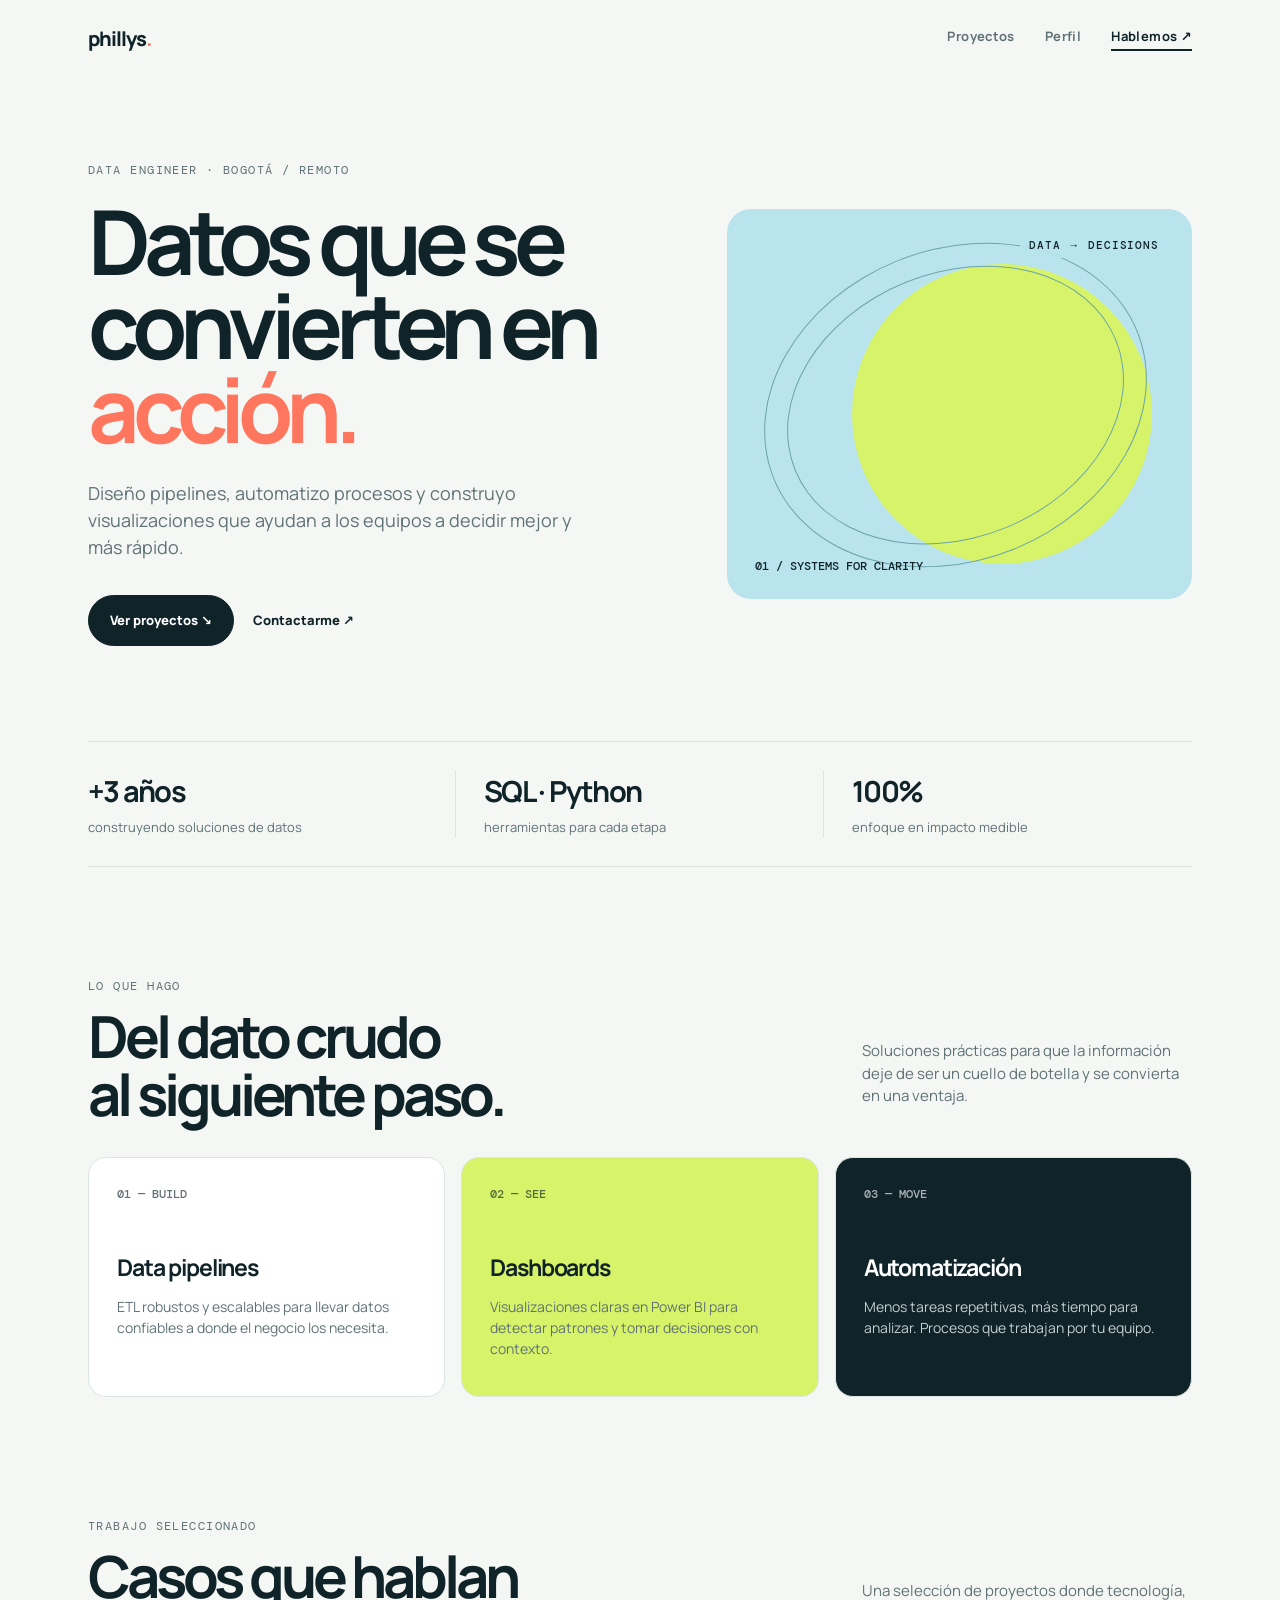
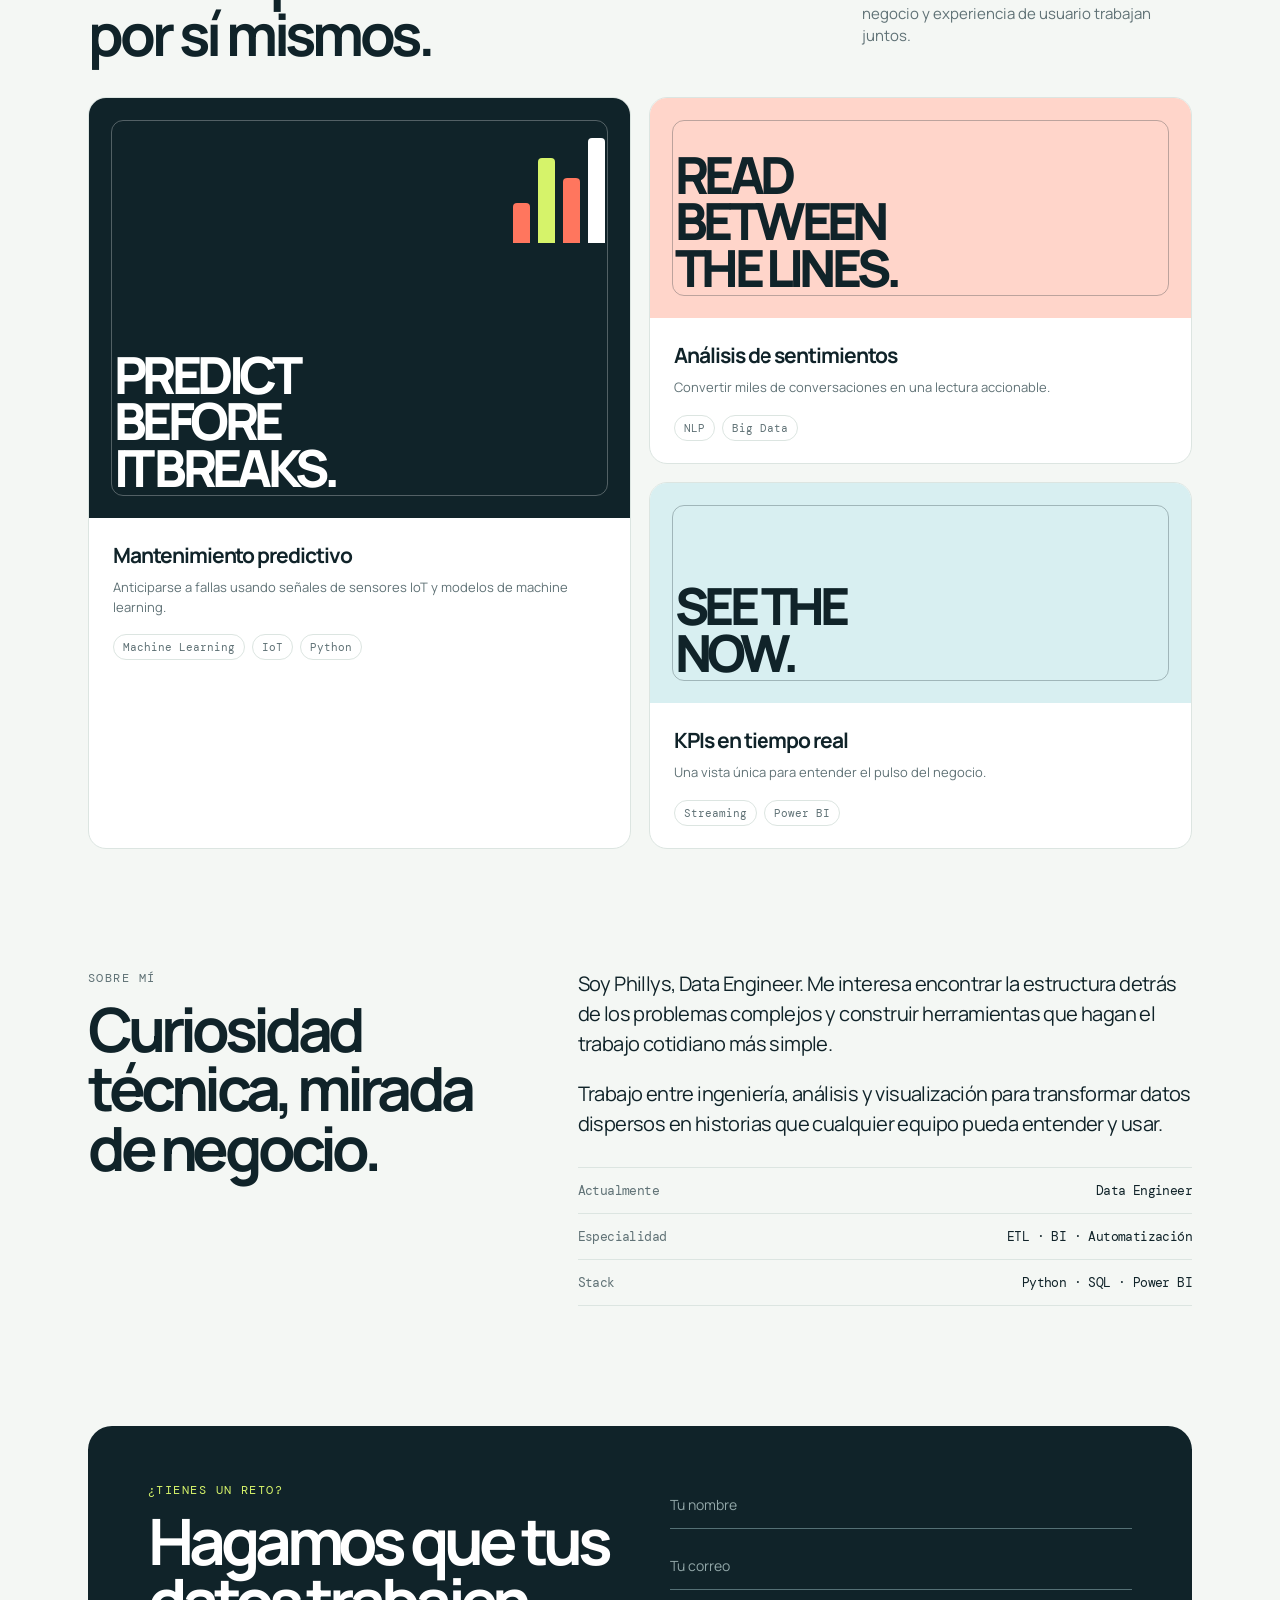
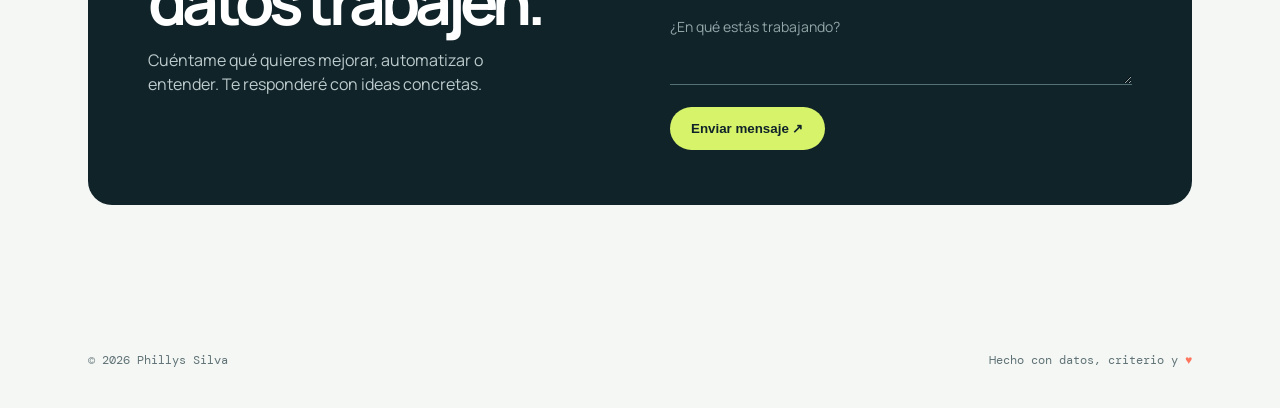
==== commit d3df155f: "Quitar foto de la sección Sobre mí" ====
--- a/index.html
+++ b/index.html
@@ -1,39 +1,39 @@
-<!doctype html>
-<html lang="es">
-<head>
-  <meta charset="utf-8" />
-  <meta name="viewport" content="width=device-width, initial-scale=1" />
-  <meta name="description" content="Portfolio de Phillys Silva, Data Engineer especializado en convertir datos complejos en decisiones claras." />
-  <title>Phillys Silva — Data Engineer</title>
-  <style>
-    @import url('https://fonts.googleapis.com/css2?family=DM+Mono:wght@400;500&family=Manrope:wght@400;500;600;700;800&display=swap');
-    :root{--ink:#102329;--muted:#607276;--paper:#f4f7f4;--card:#fff;--lime:#d6f36a;--line:#dce5e1;--coral:#ff765e;--blue:#b9e4ed}
-    *{box-sizing:border-box}html{scroll-behavior:smooth}body{margin:0;background:var(--paper);color:var(--ink);font-family:Manrope,system-ui,sans-serif;line-height:1.5}a{color:inherit;text-decoration:none}.wrap{max-width:1160px;margin:auto;padding:0 28px}
-    header{padding:24px 0;display:flex;align-items:center;justify-content:space-between}.brand{font-weight:800;letter-spacing:-.05em;font-size:20px}.brand span{color:var(--coral)}nav{display:flex;gap:30px;font-size:13px;font-weight:700;letter-spacing:.03em}nav a{color:var(--muted)}nav a:hover{color:var(--ink)}.nav-cta{border-bottom:2px solid var(--ink);padding-bottom:3px;color:var(--ink)}
-    .hero{padding:83px 0 95px;display:grid;grid-template-columns:1.1fr .9fr;gap:70px;align-items:center}.eyebrow,.kicker{font-family:'DM Mono',monospace;text-transform:uppercase;font-size:12px;letter-spacing:.12em;color:var(--muted)}h1{font-size:clamp(54px,7vw,94px);line-height:.94;letter-spacing:-.08em;margin:20px 0 28px;max-width:700px}h1 em{font-style:normal;color:var(--coral)}.hero-copy{font-size:18px;max-width:510px;color:var(--muted);margin-bottom:34px}.actions{display:flex;gap:14px;align-items:center}.btn{display:inline-flex;align-items:center;gap:10px;padding:15px 21px;border:1px solid var(--ink);border-radius:100px;font-size:13px;font-weight:800}.btn.primary{background:var(--ink);color:white}.btn.primary:hover{background:var(--coral);border-color:var(--coral)}.btn.link{border-color:transparent;padding-left:4px}.hero-art{position:relative;min-height:390px;background:var(--blue);border-radius:24px;overflow:hidden}.hero-art:before{content:'DATA\A→\A DECISIONS';white-space:pre;position:absolute;right:27px;top:25px;font:500 13px/1.8 'DM Mono';letter-spacing:.08em}.orb{position:absolute;width:300px;height:300px;border-radius:50%;background:var(--lime);right:40px;bottom:35px}.grid{position:absolute;inset:40px 40px 38px 32px;border:1px solid #6da4a8;border-radius:50%;transform:rotate(-22deg)}.grid:after{content:'';position:absolute;inset:22px;border:1px solid #6da4a8;border-radius:50%}.art-label{position:absolute;left:28px;bottom:25px;font:500 12px 'DM Mono';z-index:2}
-    .proof{border-top:1px solid var(--line);border-bottom:1px solid var(--line);display:grid;grid-template-columns:repeat(3,1fr);padding:28px 0;margin-bottom:110px}.proof div{padding:0 28px;border-right:1px solid var(--line)}.proof div:first-child{padding-left:0}.proof div:last-child{border:0}.proof strong{display:block;font-size:29px;letter-spacing:-.06em}.proof span{font-size:13px;color:var(--muted)}section{padding-bottom:120px}.section-head{display:flex;justify-content:space-between;gap:30px;align-items:end;margin-bottom:34px}.section-head h2{font-size:clamp(34px,5vw,58px);letter-spacing:-.07em;line-height:1;margin:12px 0 0}.section-head p{max-width:330px;color:var(--muted);font-size:15px}
-    .services{display:grid;grid-template-columns:repeat(3,1fr);gap:16px}.service{background:var(--card);border:1px solid var(--line);border-radius:18px;padding:28px;min-height:240px}.service:nth-child(2){background:var(--lime)}.service:nth-child(3){background:var(--ink);color:#fff}.num{font:500 12px 'DM Mono';opacity:.65}.service h3{font-size:23px;letter-spacing:-.05em;margin:48px 0 12px}.service p{font-size:14px;color:var(--muted);margin:0}.service:nth-child(3) p{color:#c2ced0}
-    .projects{display:grid;grid-template-columns:1fr 1fr;gap:18px}.project{background:var(--card);border:1px solid var(--line);border-radius:18px;overflow:hidden}.project:first-child{grid-row:span 2}.project-visual{height:220px;padding:22px;position:relative;background:#e9eee9;overflow:hidden}.project:first-child .project-visual{height:420px;background:var(--ink);color:white}.project:nth-child(2) .project-visual{background:#ffd5ca}.project:nth-child(3) .project-visual{background:#d8eff1}.project-visual:after{content:'';position:absolute;inset:22px;border:1px solid currentColor;opacity:.28;border-radius:12px}.visual-word{position:absolute;z-index:1;font-size:clamp(32px,4vw,60px);font-weight:800;letter-spacing:-.09em;line-height:.9;bottom:28px;left:25px;max-width:300px}.bars{position:absolute;z-index:1;right:25px;top:35px;display:flex;gap:8px;align-items:end;height:110px}.bars i{display:block;width:17px;background:var(--coral);border-radius:4px 4px 0 0}.bars i:nth-child(1){height:40px}.bars i:nth-child(2){height:85px;background:var(--lime)}.bars i:nth-child(3){height:65px}.bars i:nth-child(4){height:105px;background:#fff}.project-info{padding:22px 24px}.project-info h3{font-size:21px;letter-spacing:-.05em;margin:0 0 7px}.project-info p{color:var(--muted);font-size:13px;margin:0}.tags{display:flex;gap:7px;flex-wrap:wrap;margin-top:17px}.tag{border:1px solid var(--line);border-radius:100px;padding:5px 9px;font:11px 'DM Mono';color:var(--muted)}
-    .about{display:grid;grid-template-columns:.8fr 1.2fr;gap:80px;align-items:start}.about h2{font-size:clamp(38px,5vw,61px);letter-spacing:-.08em;line-height:.98;margin:12px 0}.about-photo{width:150px;height:150px;object-fit:cover;object-position:50% 18%;border-radius:50%;margin:0 0 28px;border:8px solid var(--card);box-shadow:0 0 0 1px var(--line)}.about-copy{font-size:20px;letter-spacing:-.03em}.about-copy p{margin-top:0}.about-list{border-top:1px solid var(--line);margin-top:28px}.about-list div{display:flex;justify-content:space-between;padding:14px 0;border-bottom:1px solid var(--line);font:13px 'DM Mono'}.about-list span{color:var(--muted)}
-    .contact{background:var(--ink);color:white;border-radius:24px;padding:55px 60px;display:grid;grid-template-columns:1fr 1fr;gap:60px}.contact h2{font-size:clamp(42px,5vw,65px);line-height:.95;letter-spacing:-.08em;margin:12px 0}.contact p{color:#bdcbcc;max-width:390px}.contact .kicker{color:var(--lime)}form{display:grid;gap:13px}input,textarea{font:14px Manrope;background:transparent;border:0;border-bottom:1px solid #557075;padding:14px 0;color:white;outline:0}textarea{min-height:82px;resize:vertical}input::placeholder,textarea::placeholder{color:#92a7a8}form button{justify-self:start;margin-top:9px;border:0;background:var(--lime);color:var(--ink);border-radius:100px;padding:14px 21px;font-weight:800;cursor:pointer}footer{padding:27px 0 40px;color:var(--muted);font:12px 'DM Mono';display:flex;justify-content:space-between}footer span{color:var(--coral)}
-    @media(max-width:760px){header{padding-top:18px}nav{gap:12px;font-size:11px}.hero{grid-template-columns:1fr;gap:42px;padding:60px 0 70px}.hero-art{min-height:290px}.proof{margin-bottom:80px;grid-template-columns:1fr;gap:20px}.proof div{border:0;border-bottom:1px solid var(--line);padding:0 0 17px}.proof div:last-child{border:0;padding-bottom:0}.section-head{display:block}.section-head p{margin-top:22px}.services,.projects,.about,.contact{grid-template-columns:1fr}.project:first-child{grid-row:auto}.project:first-child .project-visual{height:280px}.about{gap:25px}.contact{padding:35px 25px;gap:35px}footer{display:block}footer div+div{margin-top:13px}}
-    /* Keep the visual label readable above the orbital artwork. */
-    .hero-art:before{content:'DATA  →  DECISIONS';white-space:nowrap;right:24px;top:24px;z-index:3;padding:7px 9px;background:rgba(185,228,237,.92);font:500 11px/1 'DM Mono';letter-spacing:.08em}
-  </style>
-</head>
-<body>
-  <div class="wrap">
-    <header><a class="brand" href="#top">phillys<span>.</span></a><nav><a href="#work">Proyectos</a><a href="#about">Perfil</a><a class="nav-cta" href="#contact">Hablemos ↗</a></nav></header>
-    <main id="top">
-      <section class="hero"><div><div class="eyebrow">Data engineer · Bogotá / remoto</div><h1>Datos que se convierten en <em>acción.</em></h1><p class="hero-copy">Diseño pipelines, automatizo procesos y construyo visualizaciones que ayudan a los equipos a decidir mejor y más rápido.</p><div class="actions"><a class="btn primary" href="#work">Ver proyectos ↘</a><a class="btn link" href="#contact">Contactarme ↗</a></div></div><div class="hero-art"><div class="orb"></div><div class="grid"></div><div class="art-label">01 / SYSTEMS FOR CLARITY</div></div></section>
-      <div class="proof"><div><strong>+3 años</strong><span>construyendo soluciones de datos</span></div><div><strong>SQL · Python</strong><span>herramientas para cada etapa</span></div><div><strong>100%</strong><span>enfoque en impacto medible</span></div></div>
-      <section id="services"><div class="section-head"><div><div class="kicker">Lo que hago</div><h2>Del dato crudo<br>al siguiente paso.</h2></div><p>Soluciones prácticas para que la información deje de ser un cuello de botella y se convierta en una ventaja.</p></div><div class="services"><article class="service"><div class="num">01 — BUILD</div><h3>Data pipelines</h3><p>ETL robustos y escalables para llevar datos confiables a donde el negocio los necesita.</p></article><article class="service"><div class="num">02 — SEE</div><h3>Dashboards</h3><p>Visualizaciones claras en Power BI para detectar patrones y tomar decisiones con contexto.</p></article><article class="service"><div class="num">03 — MOVE</div><h3>Automatización</h3><p>Menos tareas repetitivas, más tiempo para analizar. Procesos que trabajan por tu equipo.</p></article></div></section>
-      <section id="work"><div class="section-head"><div><div class="kicker">Trabajo seleccionado</div><h2>Casos que hablan<br>por sí mismos.</h2></div><p>Una selección de proyectos donde tecnología, negocio y experiencia de usuario trabajan juntos.</p></div><div class="projects"><article class="project"><div class="project-visual"><div class="bars"><i></i><i></i><i></i><i></i></div><div class="visual-word">PREDICT<br>BEFORE<br>IT BREAKS.</div></div><div class="project-info"><h3>Mantenimiento predictivo</h3><p>Anticiparse a fallas usando señales de sensores IoT y modelos de machine learning.</p><div class="tags"><span class="tag">Machine Learning</span><span class="tag">IoT</span><span class="tag">Python</span></div></div></article><article class="project"><div class="project-visual"><div class="visual-word">READ<br>BETWEEN<br>THE LINES.</div></div><div class="project-info"><h3>Análisis de sentimientos</h3><p>Convertir miles de conversaciones en una lectura accionable.</p><div class="tags"><span class="tag">NLP</span><span class="tag">Big Data</span></div></div></article><article class="project"><div class="project-visual"><div class="visual-word">SEE THE<br>NOW.</div></div><div class="project-info"><h3>KPIs en tiempo real</h3><p>Una vista única para entender el pulso del negocio.</p><div class="tags"><span class="tag">Streaming</span><span class="tag">Power BI</span></div></div></article></div></section>
-      <section id="about" class="about"><div><img class="about-photo" src="img/profile-photo.jpg" alt="Phillys Silva"><div class="kicker">Sobre mí</div><h2>Curiosidad técnica, mirada de negocio.</h2></div><div class="about-copy"><p>Soy Phillys, Data Engineer. Me interesa encontrar la estructura detrás de los problemas complejos y construir herramientas que hagan el trabajo cotidiano más simple.</p><p>Trabajo entre ingeniería, análisis y visualización para transformar datos dispersos en historias que cualquier equipo pueda entender y usar.</p><div class="about-list"><div><span>Actualmente</span>Data Engineer</div><div><span>Especialidad</span>ETL · BI · Automatización</div><div><span>Stack</span>Python · SQL · Power BI</div></div></div></section>
-      <section id="contact"><div class="contact"><div><div class="kicker">¿Tienes un reto?</div><h2>Hagamos que tus datos trabajen.</h2><p>Cuéntame qué quieres mejorar, automatizar o entender. Te responderé con ideas concretas.</p></div><form action="https://formsubmit.co/elentrex@gmail.com" method="POST"><input type="hidden" name="_subject" value="Nuevo mensaje desde el portafolio"><input type="hidden" name="_captcha" value="false"><input type="hidden" name="_template" value="table"><input aria-label="Nombre" name="name" placeholder="Tu nombre" required><input aria-label="Correo" name="email" type="email" placeholder="Tu correo" required><textarea aria-label="Mensaje" name="message" placeholder="¿En qué estás trabajando?" required></textarea><button type="submit">Enviar mensaje ↗</button></form></div></section>
-    </main>
-    <footer><div>© 2026 Phillys Silva</div><div>Hecho con datos, criterio y <span>♥</span></div></footer>
-  </div>
-</body>
-</html>
+<!doctype html>
+<html lang="es">
+<head>
+  <meta charset="utf-8" />
+  <meta name="viewport" content="width=device-width, initial-scale=1" />
+  <meta name="description" content="Portfolio de Phillys Silva, Data Engineer especializado en convertir datos complejos en decisiones claras." />
+  <title>Phillys Silva — Data Engineer</title>
+  <style>
+    @import url('https://fonts.googleapis.com/css2?family=DM+Mono:wght@400;500&family=Manrope:wght@400;500;600;700;800&display=swap');
+    :root{--ink:#102329;--muted:#607276;--paper:#f4f7f4;--card:#fff;--lime:#d6f36a;--line:#dce5e1;--coral:#ff765e;--blue:#b9e4ed}
+    *{box-sizing:border-box}html{scroll-behavior:smooth}body{margin:0;background:var(--paper);color:var(--ink);font-family:Manrope,system-ui,sans-serif;line-height:1.5}a{color:inherit;text-decoration:none}.wrap{max-width:1160px;margin:auto;padding:0 28px}
+    header{padding:24px 0;display:flex;align-items:center;justify-content:space-between}.brand{font-weight:800;letter-spacing:-.05em;font-size:20px}.brand span{color:var(--coral)}nav{display:flex;gap:30px;font-size:13px;font-weight:700;letter-spacing:.03em}nav a{color:var(--muted)}nav a:hover{color:var(--ink)}.nav-cta{border-bottom:2px solid var(--ink);padding-bottom:3px;color:var(--ink)}
+    .hero{padding:83px 0 95px;display:grid;grid-template-columns:1.1fr .9fr;gap:70px;align-items:center}.eyebrow,.kicker{font-family:'DM Mono',monospace;text-transform:uppercase;font-size:12px;letter-spacing:.12em;color:var(--muted)}h1{font-size:clamp(54px,7vw,94px);line-height:.94;letter-spacing:-.08em;margin:20px 0 28px;max-width:700px}h1 em{font-style:normal;color:var(--coral)}.hero-copy{font-size:18px;max-width:510px;color:var(--muted);margin-bottom:34px}.actions{display:flex;gap:14px;align-items:center}.btn{display:inline-flex;align-items:center;gap:10px;padding:15px 21px;border:1px solid var(--ink);border-radius:100px;font-size:13px;font-weight:800}.btn.primary{background:var(--ink);color:white}.btn.primary:hover{background:var(--coral);border-color:var(--coral)}.btn.link{border-color:transparent;padding-left:4px}.hero-art{position:relative;min-height:390px;background:var(--blue);border-radius:24px;overflow:hidden}.hero-art:before{content:'DATA\A→\A DECISIONS';white-space:pre;position:absolute;right:27px;top:25px;font:500 13px/1.8 'DM Mono';letter-spacing:.08em}.orb{position:absolute;width:300px;height:300px;border-radius:50%;background:var(--lime);right:40px;bottom:35px}.grid{position:absolute;inset:40px 40px 38px 32px;border:1px solid #6da4a8;border-radius:50%;transform:rotate(-22deg)}.grid:after{content:'';position:absolute;inset:22px;border:1px solid #6da4a8;border-radius:50%}.art-label{position:absolute;left:28px;bottom:25px;font:500 12px 'DM Mono';z-index:2}
+    .proof{border-top:1px solid var(--line);border-bottom:1px solid var(--line);display:grid;grid-template-columns:repeat(3,1fr);padding:28px 0;margin-bottom:110px}.proof div{padding:0 28px;border-right:1px solid var(--line)}.proof div:first-child{padding-left:0}.proof div:last-child{border:0}.proof strong{display:block;font-size:29px;letter-spacing:-.06em}.proof span{font-size:13px;color:var(--muted)}section{padding-bottom:120px}.section-head{display:flex;justify-content:space-between;gap:30px;align-items:end;margin-bottom:34px}.section-head h2{font-size:clamp(34px,5vw,58px);letter-spacing:-.07em;line-height:1;margin:12px 0 0}.section-head p{max-width:330px;color:var(--muted);font-size:15px}
+    .services{display:grid;grid-template-columns:repeat(3,1fr);gap:16px}.service{background:var(--card);border:1px solid var(--line);border-radius:18px;padding:28px;min-height:240px}.service:nth-child(2){background:var(--lime)}.service:nth-child(3){background:var(--ink);color:#fff}.num{font:500 12px 'DM Mono';opacity:.65}.service h3{font-size:23px;letter-spacing:-.05em;margin:48px 0 12px}.service p{font-size:14px;color:var(--muted);margin:0}.service:nth-child(3) p{color:#c2ced0}
+    .projects{display:grid;grid-template-columns:1fr 1fr;gap:18px}.project{background:var(--card);border:1px solid var(--line);border-radius:18px;overflow:hidden}.project:first-child{grid-row:span 2}.project-visual{height:220px;padding:22px;position:relative;background:#e9eee9;overflow:hidden}.project:first-child .project-visual{height:420px;background:var(--ink);color:white}.project:nth-child(2) .project-visual{background:#ffd5ca}.project:nth-child(3) .project-visual{background:#d8eff1}.project-visual:after{content:'';position:absolute;inset:22px;border:1px solid currentColor;opacity:.28;border-radius:12px}.visual-word{position:absolute;z-index:1;font-size:clamp(32px,4vw,60px);font-weight:800;letter-spacing:-.09em;line-height:.9;bottom:28px;left:25px;max-width:300px}.bars{position:absolute;z-index:1;right:25px;top:35px;display:flex;gap:8px;align-items:end;height:110px}.bars i{display:block;width:17px;background:var(--coral);border-radius:4px 4px 0 0}.bars i:nth-child(1){height:40px}.bars i:nth-child(2){height:85px;background:var(--lime)}.bars i:nth-child(3){height:65px}.bars i:nth-child(4){height:105px;background:#fff}.project-info{padding:22px 24px}.project-info h3{font-size:21px;letter-spacing:-.05em;margin:0 0 7px}.project-info p{color:var(--muted);font-size:13px;margin:0}.tags{display:flex;gap:7px;flex-wrap:wrap;margin-top:17px}.tag{border:1px solid var(--line);border-radius:100px;padding:5px 9px;font:11px 'DM Mono';color:var(--muted)}
+    .about{display:grid;grid-template-columns:.8fr 1.2fr;gap:80px;align-items:start}.about h2{font-size:clamp(38px,5vw,61px);letter-spacing:-.08em;line-height:.98;margin:12px 0}.about-copy{font-size:20px;letter-spacing:-.03em}.about-copy p{margin-top:0}.about-list{border-top:1px solid var(--line);margin-top:28px}.about-list div{display:flex;justify-content:space-between;padding:14px 0;border-bottom:1px solid var(--line);font:13px 'DM Mono'}.about-list span{color:var(--muted)}
+    .contact{background:var(--ink);color:white;border-radius:24px;padding:55px 60px;display:grid;grid-template-columns:1fr 1fr;gap:60px}.contact h2{font-size:clamp(42px,5vw,65px);line-height:.95;letter-spacing:-.08em;margin:12px 0}.contact p{color:#bdcbcc;max-width:390px}.contact .kicker{color:var(--lime)}form{display:grid;gap:13px}input,textarea{font:14px Manrope;background:transparent;border:0;border-bottom:1px solid #557075;padding:14px 0;color:white;outline:0}textarea{min-height:82px;resize:vertical}input::placeholder,textarea::placeholder{color:#92a7a8}form button{justify-self:start;margin-top:9px;border:0;background:var(--lime);color:var(--ink);border-radius:100px;padding:14px 21px;font-weight:800;cursor:pointer}footer{padding:27px 0 40px;color:var(--muted);font:12px 'DM Mono';display:flex;justify-content:space-between}footer span{color:var(--coral)}
+    @media(max-width:760px){header{padding-top:18px}nav{gap:12px;font-size:11px}.hero{grid-template-columns:1fr;gap:42px;padding:60px 0 70px}.hero-art{min-height:290px}.proof{margin-bottom:80px;grid-template-columns:1fr;gap:20px}.proof div{border:0;border-bottom:1px solid var(--line);padding:0 0 17px}.proof div:last-child{border:0;padding-bottom:0}.section-head{display:block}.section-head p{margin-top:22px}.services,.projects,.about,.contact{grid-template-columns:1fr}.project:first-child{grid-row:auto}.project:first-child .project-visual{height:280px}.about{gap:25px}.contact{padding:35px 25px;gap:35px}footer{display:block}footer div+div{margin-top:13px}}
+    /* Keep the visual label readable above the orbital artwork. */
+    .hero-art:before{content:'DATA  →  DECISIONS';white-space:nowrap;right:24px;top:24px;z-index:3;padding:7px 9px;background:rgba(185,228,237,.92);font:500 11px/1 'DM Mono';letter-spacing:.08em}
+  </style>
+</head>
+<body>
+  <div class="wrap">
+    <header><a class="brand" href="#top">phillys<span>.</span></a><nav><a href="#work">Proyectos</a><a href="#about">Perfil</a><a class="nav-cta" href="#contact">Hablemos ↗</a></nav></header>
+    <main id="top">
+      <section class="hero"><div><div class="eyebrow">Data engineer · Bogotá / remoto</div><h1>Datos que se convierten en <em>acción.</em></h1><p class="hero-copy">Diseño pipelines, automatizo procesos y construyo visualizaciones que ayudan a los equipos a decidir mejor y más rápido.</p><div class="actions"><a class="btn primary" href="#work">Ver proyectos ↘</a><a class="btn link" href="#contact">Contactarme ↗</a></div></div><div class="hero-art"><div class="orb"></div><div class="grid"></div><div class="art-label">01 / SYSTEMS FOR CLARITY</div></div></section>
+      <div class="proof"><div><strong>+3 años</strong><span>construyendo soluciones de datos</span></div><div><strong>SQL · Python</strong><span>herramientas para cada etapa</span></div><div><strong>100%</strong><span>enfoque en impacto medible</span></div></div>
+      <section id="services"><div class="section-head"><div><div class="kicker">Lo que hago</div><h2>Del dato crudo<br>al siguiente paso.</h2></div><p>Soluciones prácticas para que la información deje de ser un cuello de botella y se convierta en una ventaja.</p></div><div class="services"><article class="service"><div class="num">01 — BUILD</div><h3>Data pipelines</h3><p>ETL robustos y escalables para llevar datos confiables a donde el negocio los necesita.</p></article><article class="service"><div class="num">02 — SEE</div><h3>Dashboards</h3><p>Visualizaciones claras en Power BI para detectar patrones y tomar decisiones con contexto.</p></article><article class="service"><div class="num">03 — MOVE</div><h3>Automatización</h3><p>Menos tareas repetitivas, más tiempo para analizar. Procesos que trabajan por tu equipo.</p></article></div></section>
+      <section id="work"><div class="section-head"><div><div class="kicker">Trabajo seleccionado</div><h2>Casos que hablan<br>por sí mismos.</h2></div><p>Una selección de proyectos donde tecnología, negocio y experiencia de usuario trabajan juntos.</p></div><div class="projects"><article class="project"><div class="project-visual"><div class="bars"><i></i><i></i><i></i><i></i></div><div class="visual-word">PREDICT<br>BEFORE<br>IT BREAKS.</div></div><div class="project-info"><h3>Mantenimiento predictivo</h3><p>Anticiparse a fallas usando señales de sensores IoT y modelos de machine learning.</p><div class="tags"><span class="tag">Machine Learning</span><span class="tag">IoT</span><span class="tag">Python</span></div></div></article><article class="project"><div class="project-visual"><div class="visual-word">READ<br>BETWEEN<br>THE LINES.</div></div><div class="project-info"><h3>Análisis de sentimientos</h3><p>Convertir miles de conversaciones en una lectura accionable.</p><div class="tags"><span class="tag">NLP</span><span class="tag">Big Data</span></div></div></article><article class="project"><div class="project-visual"><div class="visual-word">SEE THE<br>NOW.</div></div><div class="project-info"><h3>KPIs en tiempo real</h3><p>Una vista única para entender el pulso del negocio.</p><div class="tags"><span class="tag">Streaming</span><span class="tag">Power BI</span></div></div></article></div></section>
+      <section id="about" class="about"><div><div class="kicker">Sobre mí</div><h2>Curiosidad técnica, mirada de negocio.</h2></div><div class="about-copy"><p>Soy Phillys, Data Engineer. Me interesa encontrar la estructura detrás de los problemas complejos y construir herramientas que hagan el trabajo cotidiano más simple.</p><p>Trabajo entre ingeniería, análisis y visualización para transformar datos dispersos en historias que cualquier equipo pueda entender y usar.</p><div class="about-list"><div><span>Actualmente</span>Data Engineer</div><div><span>Especialidad</span>ETL · BI · Automatización</div><div><span>Stack</span>Python · SQL · Power BI</div></div></div></section>
+      <section id="contact"><div class="contact"><div><div class="kicker">¿Tienes un reto?</div><h2>Hagamos que tus datos trabajen.</h2><p>Cuéntame qué quieres mejorar, automatizar o entender. Te responderé con ideas concretas.</p></div><form action="https://formsubmit.co/elentrex@gmail.com" method="POST"><input type="hidden" name="_subject" value="Nuevo mensaje desde el portafolio"><input type="hidden" name="_captcha" value="false"><input type="hidden" name="_template" value="table"><input aria-label="Nombre" name="name" placeholder="Tu nombre" required><input aria-label="Correo" name="email" type="email" placeholder="Tu correo" required><textarea aria-label="Mensaje" name="message" placeholder="¿En qué estás trabajando?" required></textarea><button type="submit">Enviar mensaje ↗</button></form></div></section>
+    </main>
+    <footer><div>© 2026 Phillys Silva</div><div>Hecho con datos, criterio y <span>♥</span></div></footer>
+  </div>
+</body>
+</html>
 
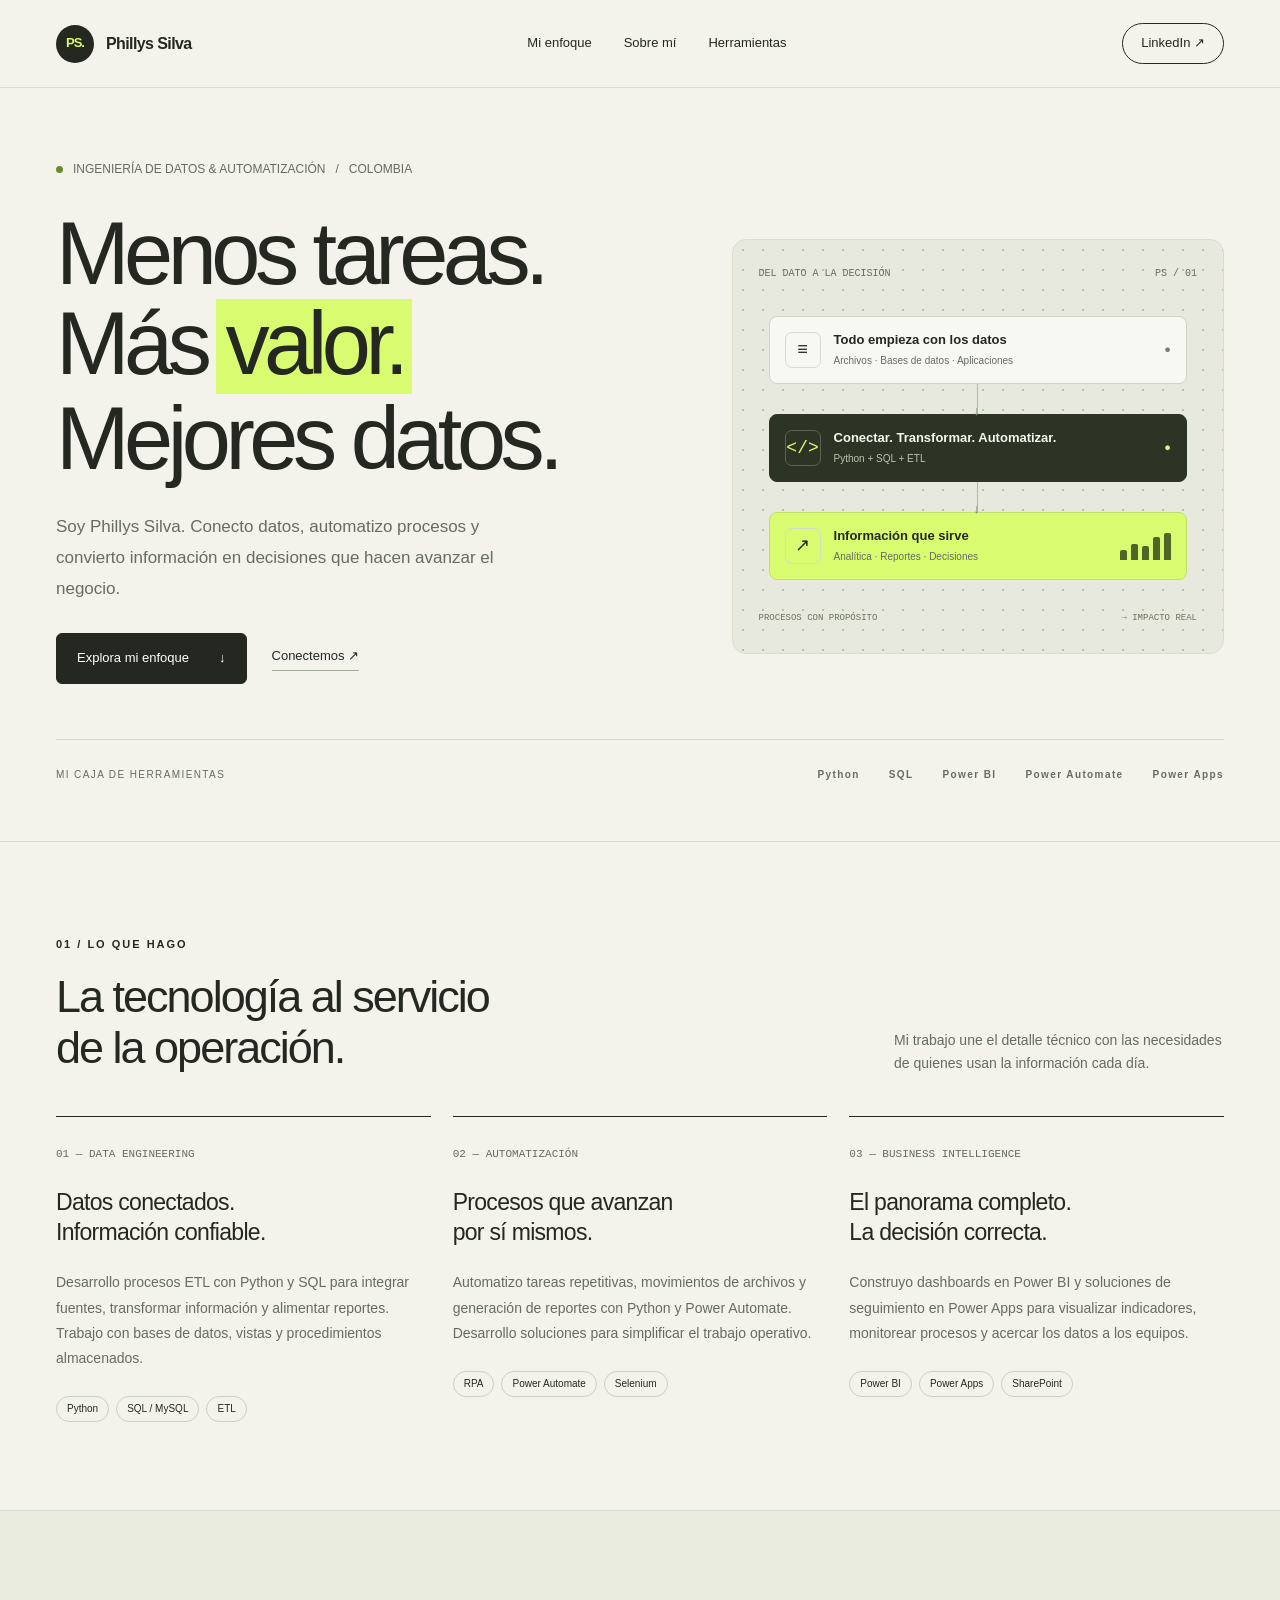
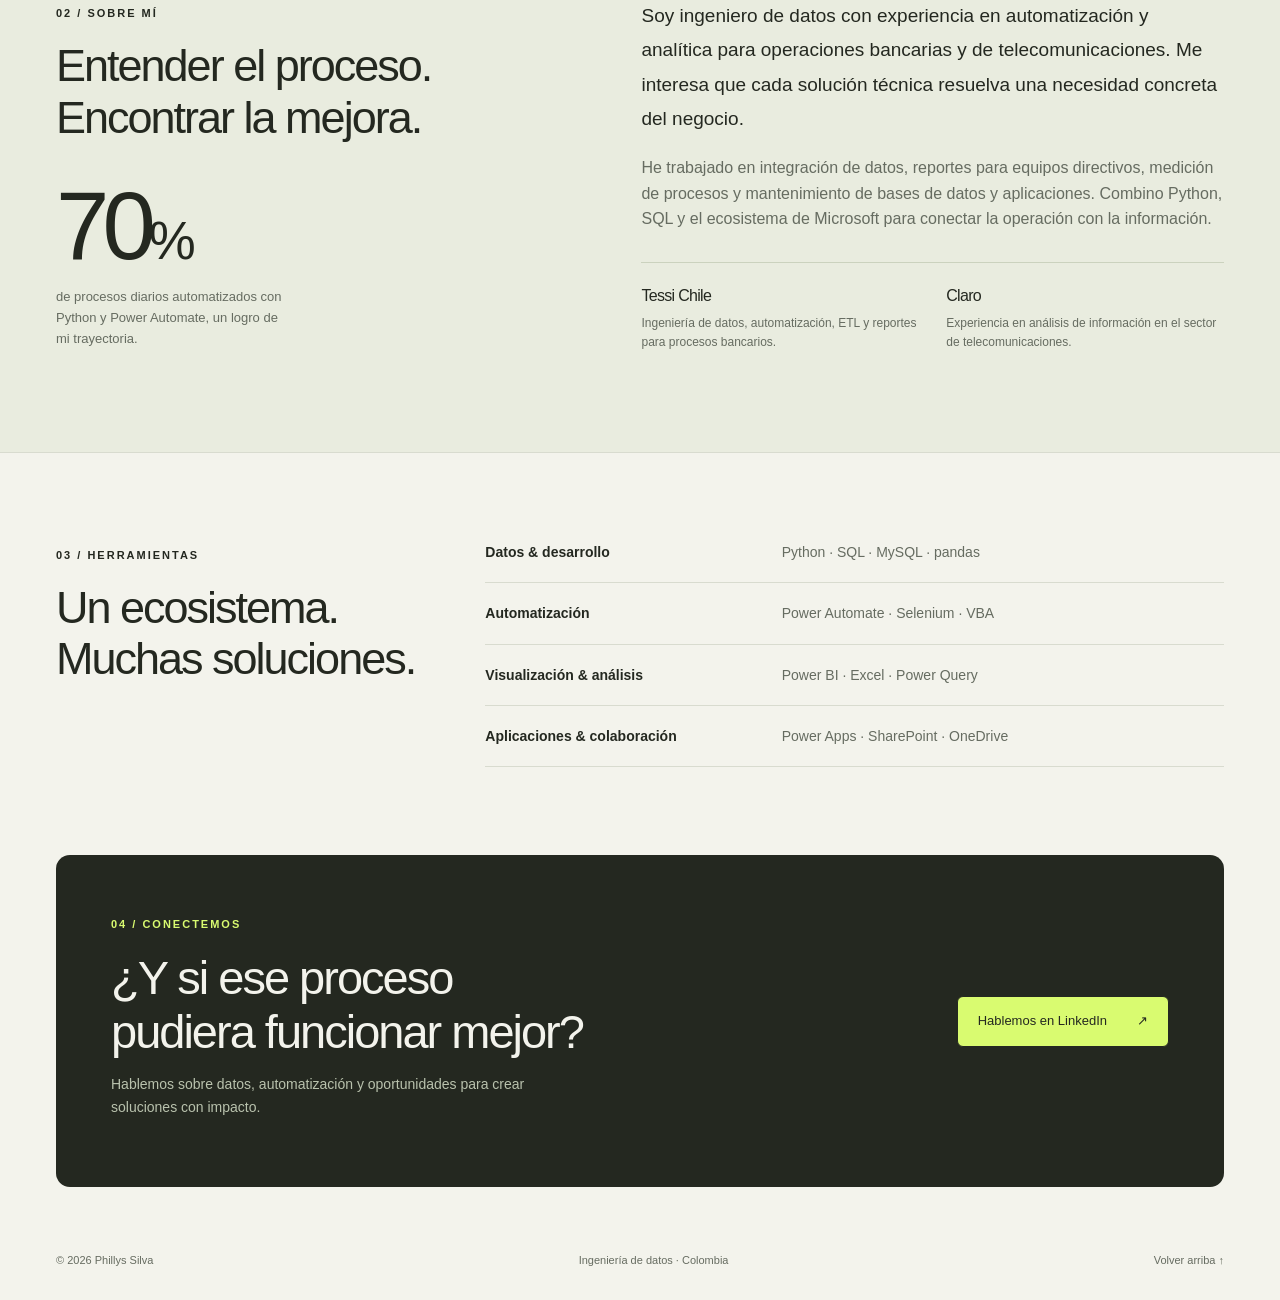
==== commit 640a90a2: "Actualiza portafolio profesional de Phillys Silva" ====
--- a/index.html
+++ b/index.html
@@ -1,39 +1,10 @@
 <!doctype html>
-<html lang="es">
-<head>
-  <meta charset="utf-8" />
-  <meta name="viewport" content="width=device-width, initial-scale=1" />
-  <meta name="description" content="Portfolio de Phillys Silva, Data Engineer especializado en convertir datos complejos en decisiones claras." />
-  <title>Phillys Silva — Data Engineer</title>
-  <style>
-    @import url('https://fonts.googleapis.com/css2?family=DM+Mono:wght@400;500&family=Manrope:wght@400;500;600;700;800&display=swap');
-    :root{--ink:#102329;--muted:#607276;--paper:#f4f7f4;--card:#fff;--lime:#d6f36a;--line:#dce5e1;--coral:#ff765e;--blue:#b9e4ed}
-    *{box-sizing:border-box}html{scroll-behavior:smooth}body{margin:0;background:var(--paper);color:var(--ink);font-family:Manrope,system-ui,sans-serif;line-height:1.5}a{color:inherit;text-decoration:none}.wrap{max-width:1160px;margin:auto;padding:0 28px}
-    header{padding:24px 0;display:flex;align-items:center;justify-content:space-between}.brand{font-weight:800;letter-spacing:-.05em;font-size:20px}.brand span{color:var(--coral)}nav{display:flex;gap:30px;font-size:13px;font-weight:700;letter-spacing:.03em}nav a{color:var(--muted)}nav a:hover{color:var(--ink)}.nav-cta{border-bottom:2px solid var(--ink);padding-bottom:3px;color:var(--ink)}
-    .hero{padding:83px 0 95px;display:grid;grid-template-columns:1.1fr .9fr;gap:70px;align-items:center}.eyebrow,.kicker{font-family:'DM Mono',monospace;text-transform:uppercase;font-size:12px;letter-spacing:.12em;color:var(--muted)}h1{font-size:clamp(54px,7vw,94px);line-height:.94;letter-spacing:-.08em;margin:20px 0 28px;max-width:700px}h1 em{font-style:normal;color:var(--coral)}.hero-copy{font-size:18px;max-width:510px;color:var(--muted);margin-bottom:34px}.actions{display:flex;gap:14px;align-items:center}.btn{display:inline-flex;align-items:center;gap:10px;padding:15px 21px;border:1px solid var(--ink);border-radius:100px;font-size:13px;font-weight:800}.btn.primary{background:var(--ink);color:white}.btn.primary:hover{background:var(--coral);border-color:var(--coral)}.btn.link{border-color:transparent;padding-left:4px}.hero-art{position:relative;min-height:390px;background:var(--blue);border-radius:24px;overflow:hidden}.hero-art:before{content:'DATA\A→\A DECISIONS';white-space:pre;position:absolute;right:27px;top:25px;font:500 13px/1.8 'DM Mono';letter-spacing:.08em}.orb{position:absolute;width:300px;height:300px;border-radius:50%;background:var(--lime);right:40px;bottom:35px}.grid{position:absolute;inset:40px 40px 38px 32px;border:1px solid #6da4a8;border-radius:50%;transform:rotate(-22deg)}.grid:after{content:'';position:absolute;inset:22px;border:1px solid #6da4a8;border-radius:50%}.art-label{position:absolute;left:28px;bottom:25px;font:500 12px 'DM Mono';z-index:2}
-    .proof{border-top:1px solid var(--line);border-bottom:1px solid var(--line);display:grid;grid-template-columns:repeat(3,1fr);padding:28px 0;margin-bottom:110px}.proof div{padding:0 28px;border-right:1px solid var(--line)}.proof div:first-child{padding-left:0}.proof div:last-child{border:0}.proof strong{display:block;font-size:29px;letter-spacing:-.06em}.proof span{font-size:13px;color:var(--muted)}section{padding-bottom:120px}.section-head{display:flex;justify-content:space-between;gap:30px;align-items:end;margin-bottom:34px}.section-head h2{font-size:clamp(34px,5vw,58px);letter-spacing:-.07em;line-height:1;margin:12px 0 0}.section-head p{max-width:330px;color:var(--muted);font-size:15px}
-    .services{display:grid;grid-template-columns:repeat(3,1fr);gap:16px}.service{background:var(--card);border:1px solid var(--line);border-radius:18px;padding:28px;min-height:240px}.service:nth-child(2){background:var(--lime)}.service:nth-child(3){background:var(--ink);color:#fff}.num{font:500 12px 'DM Mono';opacity:.65}.service h3{font-size:23px;letter-spacing:-.05em;margin:48px 0 12px}.service p{font-size:14px;color:var(--muted);margin:0}.service:nth-child(3) p{color:#c2ced0}
-    .projects{display:grid;grid-template-columns:1fr 1fr;gap:18px}.project{background:var(--card);border:1px solid var(--line);border-radius:18px;overflow:hidden}.project:first-child{grid-row:span 2}.project-visual{height:220px;padding:22px;position:relative;background:#e9eee9;overflow:hidden}.project:first-child .project-visual{height:420px;background:var(--ink);color:white}.project:nth-child(2) .project-visual{background:#ffd5ca}.project:nth-child(3) .project-visual{background:#d8eff1}.project-visual:after{content:'';position:absolute;inset:22px;border:1px solid currentColor;opacity:.28;border-radius:12px}.visual-word{position:absolute;z-index:1;font-size:clamp(32px,4vw,60px);font-weight:800;letter-spacing:-.09em;line-height:.9;bottom:28px;left:25px;max-width:300px}.bars{position:absolute;z-index:1;right:25px;top:35px;display:flex;gap:8px;align-items:end;height:110px}.bars i{display:block;width:17px;background:var(--coral);border-radius:4px 4px 0 0}.bars i:nth-child(1){height:40px}.bars i:nth-child(2){height:85px;background:var(--lime)}.bars i:nth-child(3){height:65px}.bars i:nth-child(4){height:105px;background:#fff}.project-info{padding:22px 24px}.project-info h3{font-size:21px;letter-spacing:-.05em;margin:0 0 7px}.project-info p{color:var(--muted);font-size:13px;margin:0}.tags{display:flex;gap:7px;flex-wrap:wrap;margin-top:17px}.tag{border:1px solid var(--line);border-radius:100px;padding:5px 9px;font:11px 'DM Mono';color:var(--muted)}
-    .about{display:grid;grid-template-columns:.8fr 1.2fr;gap:80px;align-items:start}.about h2{font-size:clamp(38px,5vw,61px);letter-spacing:-.08em;line-height:.98;margin:12px 0}.about-copy{font-size:20px;letter-spacing:-.03em}.about-copy p{margin-top:0}.about-list{border-top:1px solid var(--line);margin-top:28px}.about-list div{display:flex;justify-content:space-between;padding:14px 0;border-bottom:1px solid var(--line);font:13px 'DM Mono'}.about-list span{color:var(--muted)}
-    .contact{background:var(--ink);color:white;border-radius:24px;padding:55px 60px;display:grid;grid-template-columns:1fr 1fr;gap:60px}.contact h2{font-size:clamp(42px,5vw,65px);line-height:.95;letter-spacing:-.08em;margin:12px 0}.contact p{color:#bdcbcc;max-width:390px}.contact .kicker{color:var(--lime)}form{display:grid;gap:13px}input,textarea{font:14px Manrope;background:transparent;border:0;border-bottom:1px solid #557075;padding:14px 0;color:white;outline:0}textarea{min-height:82px;resize:vertical}input::placeholder,textarea::placeholder{color:#92a7a8}form button{justify-self:start;margin-top:9px;border:0;background:var(--lime);color:var(--ink);border-radius:100px;padding:14px 21px;font-weight:800;cursor:pointer}footer{padding:27px 0 40px;color:var(--muted);font:12px 'DM Mono';display:flex;justify-content:space-between}footer span{color:var(--coral)}
-    @media(max-width:760px){header{padding-top:18px}nav{gap:12px;font-size:11px}.hero{grid-template-columns:1fr;gap:42px;padding:60px 0 70px}.hero-art{min-height:290px}.proof{margin-bottom:80px;grid-template-columns:1fr;gap:20px}.proof div{border:0;border-bottom:1px solid var(--line);padding:0 0 17px}.proof div:last-child{border:0;padding-bottom:0}.section-head{display:block}.section-head p{margin-top:22px}.services,.projects,.about,.contact{grid-template-columns:1fr}.project:first-child{grid-row:auto}.project:first-child .project-visual{height:280px}.about{gap:25px}.contact{padding:35px 25px;gap:35px}footer{display:block}footer div+div{margin-top:13px}}
-    /* Keep the visual label readable above the orbital artwork. */
-    .hero-art:before{content:'DATA  →  DECISIONS';white-space:nowrap;right:24px;top:24px;z-index:3;padding:7px 9px;background:rgba(185,228,237,.92);font:500 11px/1 'DM Mono';letter-spacing:.08em}
-  </style>
-</head>
-<body>
-  <div class="wrap">
-    <header><a class="brand" href="#top">phillys<span>.</span></a><nav><a href="#work">Proyectos</a><a href="#about">Perfil</a><a class="nav-cta" href="#contact">Hablemos ↗</a></nav></header>
-    <main id="top">
-      <section class="hero"><div><div class="eyebrow">Data engineer · Bogotá / remoto</div><h1>Datos que se convierten en <em>acción.</em></h1><p class="hero-copy">Diseño pipelines, automatizo procesos y construyo visualizaciones que ayudan a los equipos a decidir mejor y más rápido.</p><div class="actions"><a class="btn primary" href="#work">Ver proyectos ↘</a><a class="btn link" href="#contact">Contactarme ↗</a></div></div><div class="hero-art"><div class="orb"></div><div class="grid"></div><div class="art-label">01 / SYSTEMS FOR CLARITY</div></div></section>
-      <div class="proof"><div><strong>+3 años</strong><span>construyendo soluciones de datos</span></div><div><strong>SQL · Python</strong><span>herramientas para cada etapa</span></div><div><strong>100%</strong><span>enfoque en impacto medible</span></div></div>
-      <section id="services"><div class="section-head"><div><div class="kicker">Lo que hago</div><h2>Del dato crudo<br>al siguiente paso.</h2></div><p>Soluciones prácticas para que la información deje de ser un cuello de botella y se convierta en una ventaja.</p></div><div class="services"><article class="service"><div class="num">01 — BUILD</div><h3>Data pipelines</h3><p>ETL robustos y escalables para llevar datos confiables a donde el negocio los necesita.</p></article><article class="service"><div class="num">02 — SEE</div><h3>Dashboards</h3><p>Visualizaciones claras en Power BI para detectar patrones y tomar decisiones con contexto.</p></article><article class="service"><div class="num">03 — MOVE</div><h3>Automatización</h3><p>Menos tareas repetitivas, más tiempo para analizar. Procesos que trabajan por tu equipo.</p></article></div></section>
-      <section id="work"><div class="section-head"><div><div class="kicker">Trabajo seleccionado</div><h2>Casos que hablan<br>por sí mismos.</h2></div><p>Una selección de proyectos donde tecnología, negocio y experiencia de usuario trabajan juntos.</p></div><div class="projects"><article class="project"><div class="project-visual"><div class="bars"><i></i><i></i><i></i><i></i></div><div class="visual-word">PREDICT<br>BEFORE<br>IT BREAKS.</div></div><div class="project-info"><h3>Mantenimiento predictivo</h3><p>Anticiparse a fallas usando señales de sensores IoT y modelos de machine learning.</p><div class="tags"><span class="tag">Machine Learning</span><span class="tag">IoT</span><span class="tag">Python</span></div></div></article><article class="project"><div class="project-visual"><div class="visual-word">READ<br>BETWEEN<br>THE LINES.</div></div><div class="project-info"><h3>Análisis de sentimientos</h3><p>Convertir miles de conversaciones en una lectura accionable.</p><div class="tags"><span class="tag">NLP</span><span class="tag">Big Data</span></div></div></article><article class="project"><div class="project-visual"><div class="visual-word">SEE THE<br>NOW.</div></div><div class="project-info"><h3>KPIs en tiempo real</h3><p>Una vista única para entender el pulso del negocio.</p><div class="tags"><span class="tag">Streaming</span><span class="tag">Power BI</span></div></div></article></div></section>
-      <section id="about" class="about"><div><div class="kicker">Sobre mí</div><h2>Curiosidad técnica, mirada de negocio.</h2></div><div class="about-copy"><p>Soy Phillys, Data Engineer. Me interesa encontrar la estructura detrás de los problemas complejos y construir herramientas que hagan el trabajo cotidiano más simple.</p><p>Trabajo entre ingeniería, análisis y visualización para transformar datos dispersos en historias que cualquier equipo pueda entender y usar.</p><div class="about-list"><div><span>Actualmente</span>Data Engineer</div><div><span>Especialidad</span>ETL · BI · Automatización</div><div><span>Stack</span>Python · SQL · Power BI</div></div></div></section>
-      <section id="contact"><div class="contact"><div><div class="kicker">¿Tienes un reto?</div><h2>Hagamos que tus datos trabajen.</h2><p>Cuéntame qué quieres mejorar, automatizar o entender. Te responderé con ideas concretas.</p></div><form action="https://formsubmit.co/elentrex@gmail.com" method="POST"><input type="hidden" name="_subject" value="Nuevo mensaje desde el portafolio"><input type="hidden" name="_captcha" value="false"><input type="hidden" name="_template" value="table"><input aria-label="Nombre" name="name" placeholder="Tu nombre" required><input aria-label="Correo" name="email" type="email" placeholder="Tu correo" required><textarea aria-label="Mensaje" name="message" placeholder="¿En qué estás trabajando?" required></textarea><button type="submit">Enviar mensaje ↗</button></form></div></section>
-    </main>
-    <footer><div>© 2026 Phillys Silva</div><div>Hecho con datos, criterio y <span>♥</span></div></footer>
-  </div>
-</body>
-</html>
-
+<html lang="es"><head><meta charset="utf-8"><meta name="viewport" content="width=device-width,initial-scale=1"><meta name="description" content="Phillys Silva. Ingeniería de datos, automatización de procesos y analítica con Python, SQL y Power BI."><meta name="theme-color" content="#f3f3ec"><title>Phillys Silva — Datos que mueven decisiones</title><link rel="icon" href="data:image/svg+xml,%3Csvg xmlns='http://www.w3.org/2000/svg' viewBox='0 0 64 64'%3E%3Crect width='64' height='64' rx='16' fill='%23d9fb70'/%3E%3Ctext x='12' y='43' font-size='30' font-family='Arial' font-weight='700'%3EPS%3C/text%3E%3C/svg%3E"><style>
+:root{--paper:#f3f3ec;--ink:#242820;--muted:#666c61;--lime:#d9fb70;--line:#d8dbcf}*{box-sizing:border-box}html{scroll-behavior:smooth;scroll-padding-top:90px}body{margin:0;background:var(--paper);color:var(--ink);font-family:Arial,Helvetica,sans-serif;font-size:16px;line-height:1.6}a{color:inherit;text-decoration:none}button{font:inherit}::selection{background:var(--lime)}.wrap{max-width:1280px;margin:auto;padding:0 56px}header{position:sticky;top:0;z-index:5;background:#f3f3ecf5;border-bottom:1px solid var(--line);backdrop-filter:blur(16px)}.nav{height:87px;display:flex;align-items:center;justify-content:space-between}.brand{display:flex;align-items:center;gap:12px;font-weight:700;letter-spacing:-.6px}.monogram{display:grid;place-items:center;width:38px;height:38px;background:var(--ink);color:var(--lime);border-radius:50%;font-size:13px;letter-spacing:-1px}.navlinks{display:flex;gap:32px;font-size:13px}.navlinks a:hover{box-shadow:0 2px var(--ink)}.nav-cta{font-size:13px;border:1px solid var(--ink);padding:9px 18px;border-radius:30px}.nav-cta:hover{background:var(--lime)}.eyebrow{text-transform:uppercase;letter-spacing:2px;font-size:11px;font-weight:700}.hero{padding-top:72px;padding-bottom:58px}.hero-top{display:flex;align-items:center;gap:10px;color:var(--muted);font-size:12px}.dot{height:7px;width:7px;border-radius:100%;background:#6b892a;display:inline-block}.hero-grid{display:grid;grid-template-columns:1.25fr 1fr;gap:60px;align-items:center;margin-top:30px}h1{font-weight:500;letter-spacing:-5.5px;font-size:clamp(64px,6.9vw,92px);line-height:1.02;margin:0 0 28px}h1 em{font-style:normal;display:inline-block;background:var(--lime);padding:0 9px 5px;margin-left:-9px}p{color:var(--muted)}.intro{font-size:17px;max-width:470px;line-height:1.8}.actions{display:flex;align-items:center;gap:25px;margin-top:29px}.button{display:inline-flex;justify-content:center;align-items:center;gap:30px;background:var(--ink);color:white;border:1px solid var(--ink);border-radius:6px;padding:14px 20px;font-size:13px;transition:transform .2s}.button:hover{transform:translateY(-3px);background:#3c4434}.text-link{font-size:13px;border-bottom:1px solid #a4aa98;padding-bottom:3px}.visual{position:relative;border-radius:14px;background:#e7e9de;border:1px solid #d8ddcd;min-height:415px;padding:26px;overflow:hidden;background-image:radial-gradient(#b9c0ac 1px,transparent 1px);background-size:20px 20px}.visual-top{display:flex;justify-content:space-between;font-family:monospace;font-size:10px;color:#666f5a}.flow{padding:34px 10px 12px}.node{border:1px solid #cfd5c5;background:#f7f8f1;border-radius:8px;padding:13px 15px;display:flex;align-items:center;gap:13px;font-size:12px}.node b{display:block;font-size:13px}.node small{color:var(--muted);font-size:10px}.node-icon{width:36px;height:36px;border-radius:7px;display:grid;place-items:center;border:1px solid #d6dccd;font-family:monospace;font-size:18px}.connector{height:30px;width:1px;background:#aeb99d;margin:auto;position:relative}.connector:after{content:'↓';position:absolute;bottom:-8px;left:-4px;font-size:13px;color:#7a8966}.node.dark{background:#2c3426;color:#f6f8f0;border:1px solid #2c3426}.node.dark small{color:#bdc7b0}.node.dark .node-icon{color:var(--lime);border-color:#5a664f}.node.green{background:var(--lime);border-color:#c2df68}.signal{margin-left:auto;color:#748566;font-size:11px}.chart{display:flex;gap:4px;height:27px;align-items:flex-end;margin-left:auto}.chart i{width:7px;background:#4e6527;border-radius:2px 2px 0 0}.visual-foot{display:flex;justify-content:space-between;margin-top:19px;font-family:monospace;font-size:9px;color:#69735d}.hero-foot{display:flex;align-items:center;justify-content:space-between;border-top:1px solid var(--line);padding-top:27px;margin-top:55px}.hero-foot span{font-size:10px;color:var(--muted);letter-spacing:1.4px}.stack{display:flex;gap:29px;font-weight:700;font-size:14px}.section{padding-top:88px;padding-bottom:88px;border-top:1px solid var(--line)}.section-head{display:flex;justify-content:space-between;align-items:flex-end;gap:35px;margin-bottom:42px}h2{font-size:45px;line-height:1.15;letter-spacing:-2px;font-weight:500;margin:15px 0 0}.section-head p{max-width:330px;font-size:14px;margin-bottom:0}.work-grid{display:grid;grid-template-columns:repeat(3,1fr);gap:22px}.work{border-top:1px solid var(--ink);padding-top:22px}.work .num{font-family:monospace;font-size:11px;color:var(--muted)}h3{font-size:23px;line-height:1.3;letter-spacing:-.7px;font-weight:500}.work p{font-size:14px;line-height:1.8}.tags{display:flex;flex-wrap:wrap;gap:7px;margin-top:25px}.tags span{font-size:10px;border:1px solid #cbd1c0;border-radius:30px;padding:4px 10px}.about{background:#e9ecdf}.about-grid{display:grid;grid-template-columns:1fr 1.2fr;gap:100px}.big-number{font-size:96px;font-weight:500;line-height:1;letter-spacing:-7px;margin-top:35px}.number-caption{font-size:13px;max-width:235px}.bio{font-size:19px;line-height:1.8;margin-top:0;color:var(--ink)}.experience{display:grid;grid-template-columns:1fr 1fr;gap:27px;margin-top:30px;border-top:1px solid #cbd2be;padding-top:23px}.experience h3{font-size:16px;margin:0}.experience p{font-size:12px;margin-top:7px}.skills{display:grid;grid-template-columns:1fr 2fr;gap:60px}.skill-row{padding:19px 0;border-bottom:1px solid var(--line);display:grid;grid-template-columns:1fr 1.6fr;gap:20px;font-size:14px}.skill-row:first-child{padding-top:0}.skill-row span{color:var(--muted)}.contact{background:var(--ink);color:var(--paper);border-radius:14px;padding:55px;display:flex;justify-content:space-between;gap:40px;align-items:center;margin-bottom:65px}.contact h2{font-size:47px;margin-top:15px;max-width:600px}.contact p{color:#b9c2ad;font-size:14px;max-width:470px}.contact .button{background:var(--lime);color:var(--ink);white-space:nowrap}.contact .eyebrow{color:var(--lime)}footer{padding:0 0 30px;display:flex;justify-content:space-between;font-size:11px;color:var(--muted)}.menu{display:none}a:focus-visible,button:focus-visible{outline:3px solid #719d13;outline-offset:5px}@media(min-width:1450px){.hero{padding-top:100px}}@media(max-width:1000px){.wrap{padding-left:30px;padding-right:30px}.hero-grid{gap:30px}h1{font-size:68px;letter-spacing:-4px}.visual{padding:18px}.about-grid{gap:45px}.contact{padding:35px}.contact h2{font-size:36px}.stack{gap:18px}}@media(max-width:720px){.wrap{padding-left:22px;padding-right:22px}.nav{height:72px}.navlinks{display:none;position:absolute;top:72px;left:0;right:0;padding:23px;background:var(--paper);border-bottom:1px solid var(--line)}.navlinks.open{display:flex;flex-direction:column;gap:20px}.menu{display:block;background:none;border:1px solid var(--line);border-radius:5px;padding:6px 10px;font-size:12px}.nav-cta{margin-left:auto;margin-right:12px;padding:6px 11px;font-size:11px}.hero{padding-top:40px}.hero-grid{grid-template-columns:1fr;gap:35px;margin-top:27px}h1{font-size:62px;letter-spacing:-3.8px}.intro{font-size:15px}.visual{min-height:385px}.hero-foot{align-items:flex-start;gap:18px;flex-direction:column;margin-top:35px}.stack{gap:18px;flex-wrap:wrap;font-size:12px}.section{padding-top:55px;padding-bottom:55px}.section-head{display:block}h2{font-size:36px}.section-head p{margin-top:20px}.work-grid{grid-template-columns:1fr;gap:30px}.work h3{margin:14px 0}.tags{margin-top:16px}.about-grid,.skills{grid-template-columns:1fr;gap:35px}.big-number{font-size:80px;margin-top:25px}.bio{font-size:17px}.contact{display:block;padding:30px 25px;margin-bottom:38px}.contact h2{font-size:35px}.contact .button{margin-top:20px}.skill-row{font-size:12px;grid-template-columns:1fr 1.5fr}footer{gap:20px;flex-wrap:wrap}.actions{gap:20px}.button{padding:13px 16px}}@media(prefers-reduced-motion:reduce){html{scroll-behavior:auto}*{transition:none!important}}
+</style></head><body>
+<header><div class="wrap nav"><a class="brand" href="#inicio" aria-label="Phillys Silva, inicio"><span class="monogram">PS.</span>Phillys Silva</a><nav class="navlinks" id="navigation" aria-label="Navegación principal"><a href="#enfoque">Mi enfoque</a><a href="#perfil">Sobre mí</a><a href="#herramientas">Herramientas</a></nav><a class="nav-cta" href="https://www.linkedin.com/in/phillys-silva/" target="_blank" rel="noopener noreferrer">LinkedIn ↗</a><button class="menu" aria-controls="navigation" aria-expanded="false">Menú</button></div></header>
+<main id="inicio"><section class="wrap hero"><div class="hero-top"><span class="dot"></span> INGENIERÍA DE DATOS & AUTOMATIZACIÓN <span aria-hidden="true">/</span> COLOMBIA</div><div class="hero-grid"><div><h1>Menos tareas.<br>Más <em>valor.</em><br>Mejores datos.</h1><p class="intro">Soy Phillys Silva. Conecto datos, automatizo procesos y convierto información en decisiones que hacen avanzar el negocio.</p><div class="actions"><a class="button" href="#enfoque">Explora mi enfoque <span>↓</span></a><a class="text-link" href="#contacto">Conectemos ↗</a></div></div><div class="visual" role="img" aria-label="Mi enfoque: integrar fuentes de datos, transformarlas con Python y SQL y convertirlas en información para decidir"><div class="visual-top"><span>DEL DATO A LA DECISIÓN</span><span>PS / 01</span></div><div class="flow"><div class="node"><span class="node-icon">≡</span><div><b>Todo empieza con los datos</b><small>Archivos · Bases de datos · Aplicaciones</small></div><span class="signal">●</span></div><div class="connector"></div><div class="node dark"><span class="node-icon">&lt;/&gt;</span><div><b>Conectar. Transformar. Automatizar.</b><small>Python + SQL + ETL</small></div><span class="signal" style="color:#d9fb70">●</span></div><div class="connector"></div><div class="node green"><span class="node-icon">↗</span><div><b>Información que sirve</b><small>Analítica · Reportes · Decisiones</small></div><div class="chart" aria-hidden="true"><i style="height:10px"></i><i style="height:16px"></i><i style="height:14px"></i><i style="height:23px"></i><i style="height:27px"></i></div></div></div><div class="visual-foot"><span>PROCESOS CON PROPÓSITO</span><span>→ IMPACTO REAL</span></div></div></div><div class="hero-foot"><span>MI CAJA DE HERRAMIENTAS</span><div class="stack"><span>Python</span><span>SQL</span><span>Power BI</span><span>Power Automate</span><span>Power Apps</span></div></div></section>
+<section id="enfoque" class="section wrap"><div class="section-head"><div><span class="eyebrow">01 / Lo que hago</span><h2>La tecnología al servicio<br>de la operación.</h2></div><p>Mi trabajo une el detalle técnico con las necesidades de quienes usan la información cada día.</p></div><div class="work-grid"><article class="work"><span class="num">01 — DATA ENGINEERING</span><h3>Datos conectados.<br>Información confiable.</h3><p>Desarrollo procesos ETL con Python y SQL para integrar fuentes, transformar información y alimentar reportes. Trabajo con bases de datos, vistas y procedimientos almacenados.</p><div class="tags"><span>Python</span><span>SQL / MySQL</span><span>ETL</span></div></article><article class="work"><span class="num">02 — AUTOMATIZACIÓN</span><h3>Procesos que avanzan<br>por sí mismos.</h3><p>Automatizo tareas repetitivas, movimientos de archivos y generación de reportes con Python y Power Automate. Desarrollo soluciones para simplificar el trabajo operativo.</p><div class="tags"><span>RPA</span><span>Power Automate</span><span>Selenium</span></div></article><article class="work"><span class="num">03 — BUSINESS INTELLIGENCE</span><h3>El panorama completo.<br>La decisión correcta.</h3><p>Construyo dashboards en Power BI y soluciones de seguimiento en Power Apps para visualizar indicadores, monitorear procesos y acercar los datos a los equipos.</p><div class="tags"><span>Power BI</span><span>Power Apps</span><span>SharePoint</span></div></article></div></section>
+<section id="perfil" class="section about"><div class="wrap about-grid"><div><span class="eyebrow">02 / Sobre mí</span><h2>Entender el proceso.<br>Encontrar la mejora.</h2><div class="big-number">70<span style="font-size:.55em">%</span></div><p class="number-caption">de procesos diarios automatizados con Python y Power Automate, un logro de mi trayectoria.</p></div><div><p class="bio">Soy ingeniero de datos con experiencia en automatización y analítica para operaciones bancarias y de telecomunicaciones. Me interesa que cada solución técnica resuelva una necesidad concreta del negocio.</p><p>He trabajado en integración de datos, reportes para equipos directivos, medición de procesos y mantenimiento de bases de datos y aplicaciones. Combino Python, SQL y el ecosistema de Microsoft para conectar la operación con la información.</p><div class="experience"><div><h3>Tessi Chile</h3><p>Ingeniería de datos, automatización, ETL y reportes para procesos bancarios.</p></div><div><h3>Claro</h3><p>Experiencia en análisis de información en el sector de telecomunicaciones.</p></div></div></div></div></section>
+<section id="herramientas" class="section wrap skills"><div><span class="eyebrow">03 / Herramientas</span><h2>Un ecosistema.<br>Muchas soluciones.</h2></div><div><div class="skill-row"><b>Datos & desarrollo</b><span>Python · SQL · MySQL · pandas</span></div><div class="skill-row"><b>Automatización</b><span>Power Automate · Selenium · VBA</span></div><div class="skill-row"><b>Visualización & análisis</b><span>Power BI · Excel · Power Query</span></div><div class="skill-row"><b>Aplicaciones & colaboración</b><span>Power Apps · SharePoint · OneDrive</span></div></div></section>
+<div class="wrap" id="contacto"><section class="contact"><div><span class="eyebrow">04 / Conectemos</span><h2>¿Y si ese proceso<br>pudiera funcionar mejor?</h2><p>Hablemos sobre datos, automatización y oportunidades para crear soluciones con impacto.</p></div><a class="button" href="https://www.linkedin.com/in/phillys-silva/" target="_blank" rel="noopener noreferrer">Hablemos en LinkedIn <span>↗</span></a></section><footer><span>© <span id="year">2026</span> Phillys Silva</span><span>Ingeniería de datos · Colombia</span><a href="#inicio">Volver arriba ↑</a></footer></div></main><script>const menu=document.querySelector('.menu');const nav=document.getElementById('navigation');menu.addEventListener('click',()=>{const open=menu.getAttribute('aria-expanded')!=='true';menu.setAttribute('aria-expanded',String(open));nav.classList.toggle('open',open)});nav.querySelectorAll('a').forEach(link=>link.addEventListener('click',()=>{nav.classList.remove('open');menu.setAttribute('aria-expanded','false')}));document.getElementById('year').textContent=new Date().getFullYear();</script></body></html>
